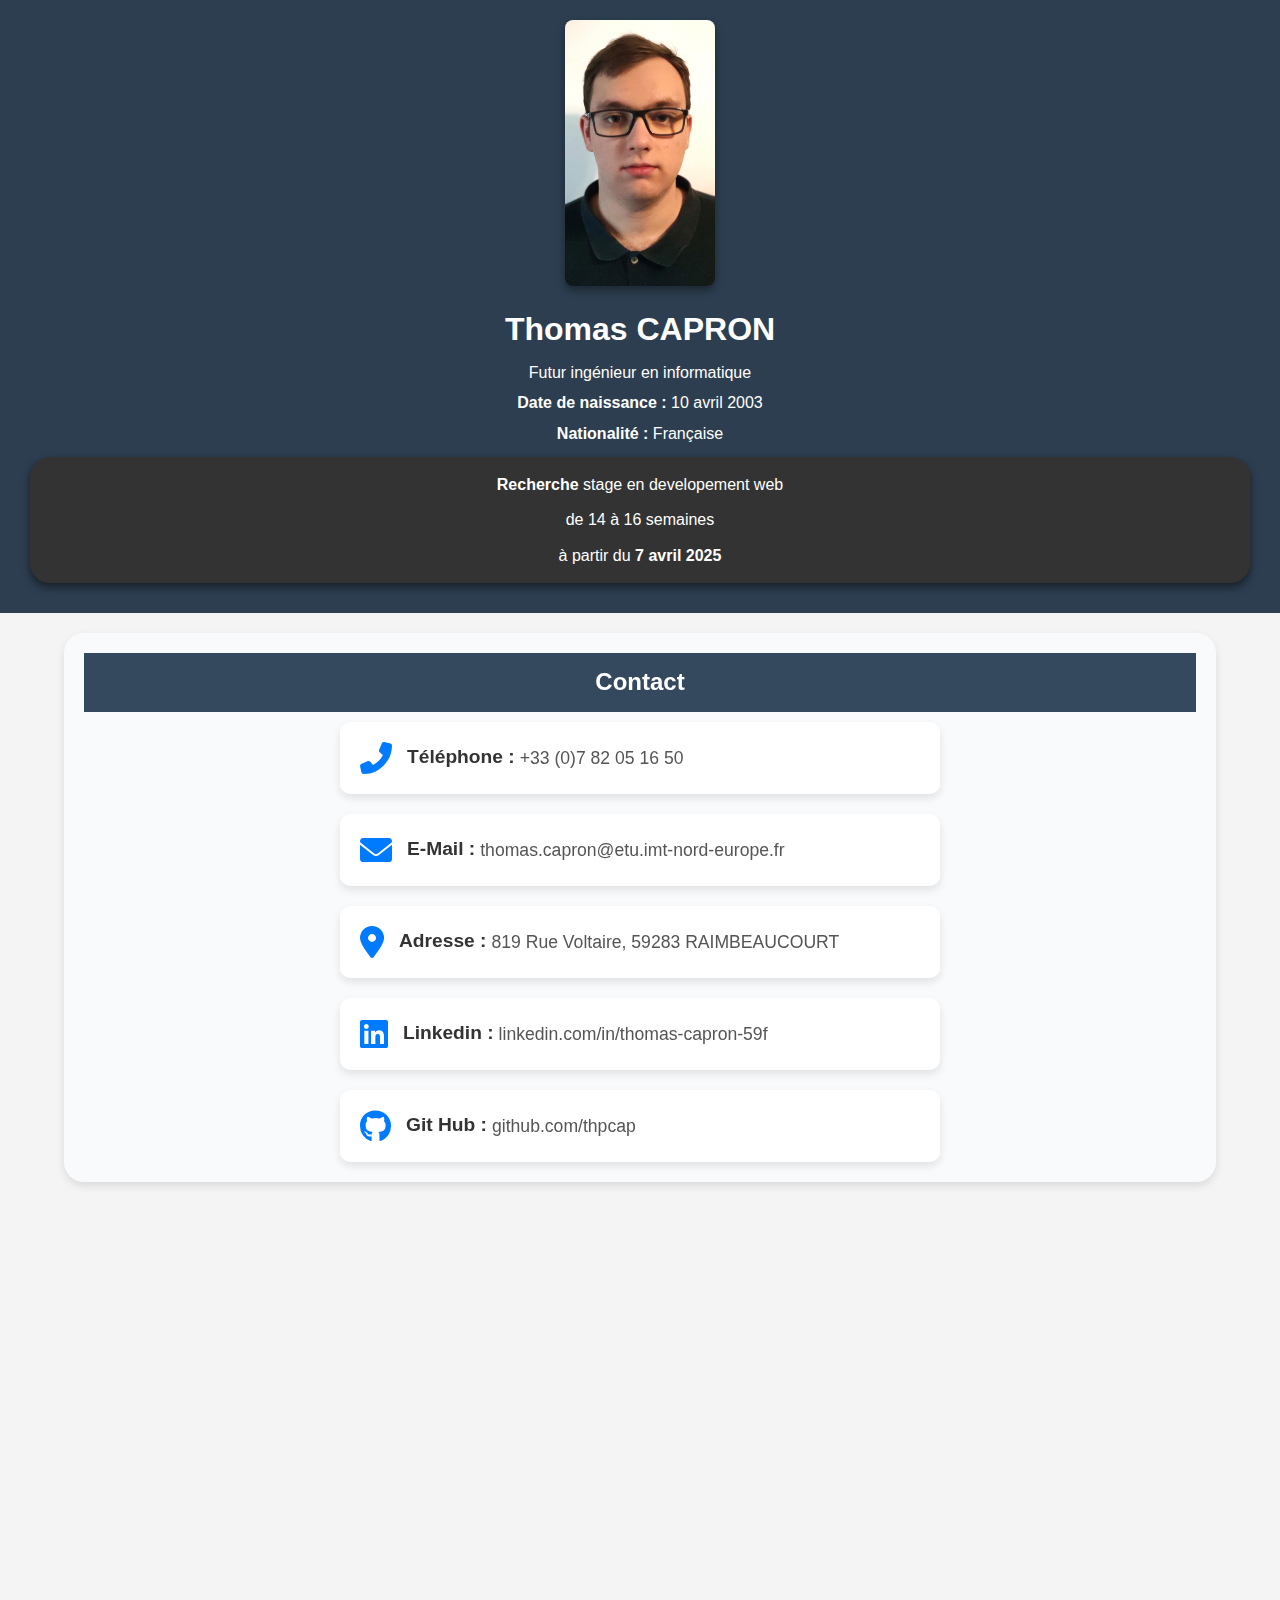
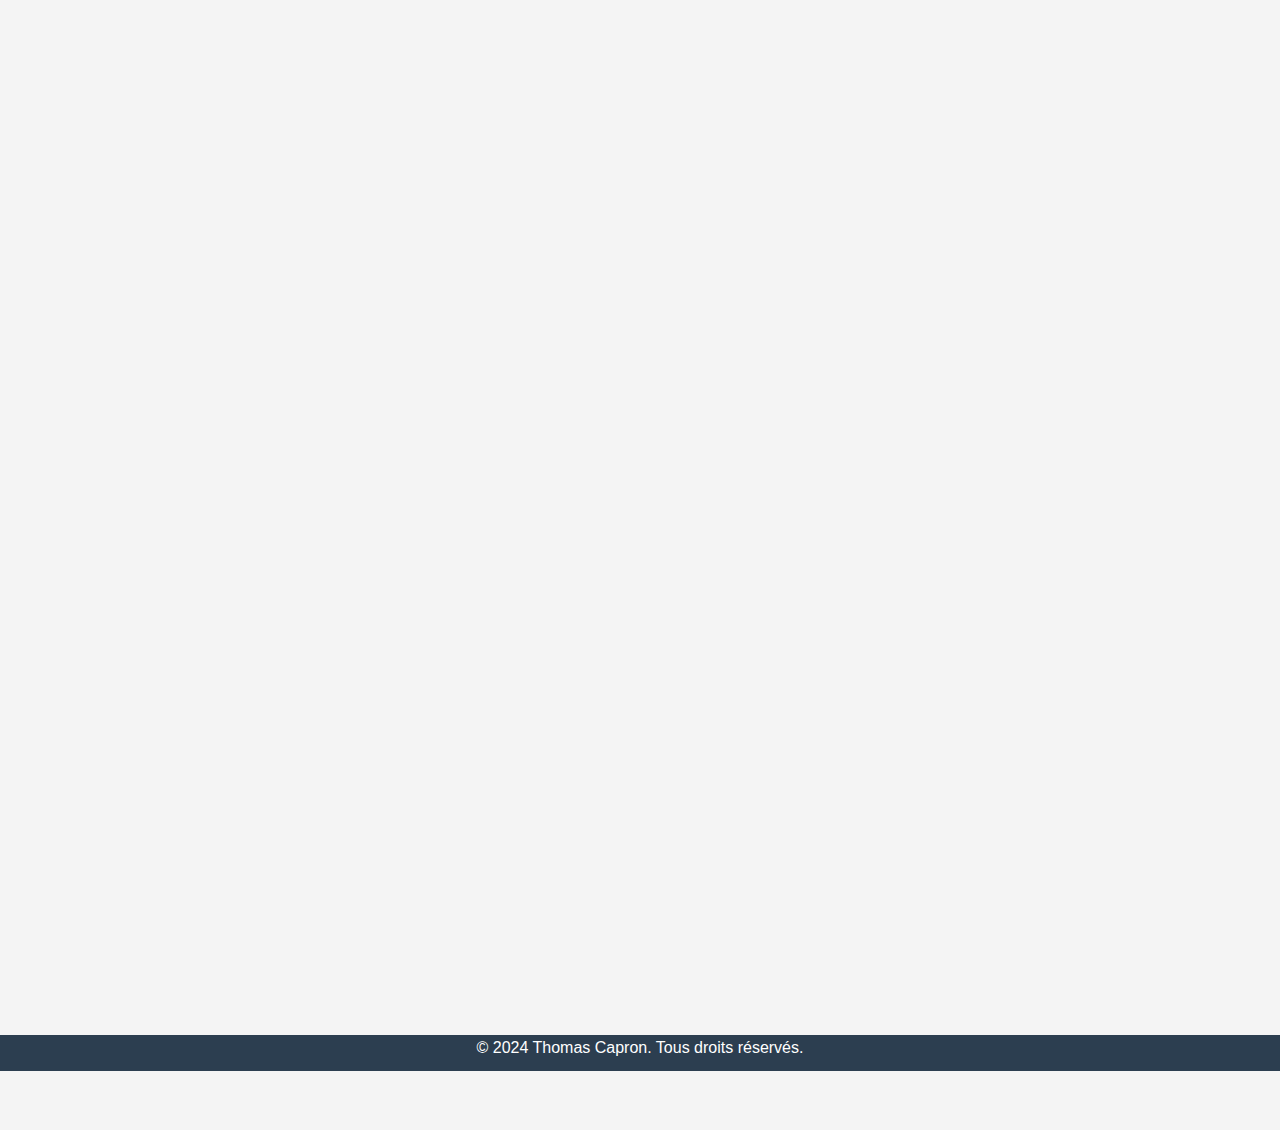
==== Frontend/Pages/index.html @ e1e167e8 "fun" ====
<!DOCTYPE html>
<html lang="fr">
<head>
    <meta charset="UTF-8">
    <meta name="viewport" content="width=device-width, initial-scale=1.0">
    <title>Thomas Capron - CV</title>
    <!-- Chargement dynamique de Styles.css -->
    <link id="main-stylesheet" rel="stylesheet" href="../Css/Styles.css">
    <link href="https://cdn.jsdelivr.net/npm/aos@2.3.4/dist/aos.css" rel="stylesheet">
    <link rel="stylesheet" href="https://cdnjs.cloudflare.com/ajax/libs/font-awesome/6.0.0-beta3/css/all.min.css">
</head>



<body>

    <!--
            ⠀⠀⠀⠀⠀⠀⠀⠀⠀⠀⠀⢀⣀⣀⣀⣀⣀⡀⠀⠀⠀⠀⠀⠀⠀⠀⠀⠀⠀⠀
        ⠀⠀⠀⠀⠀⣀⣠⣤⣶⣞⡛⠿⠭⣷⡦⢬⣟⣿⣿⣷⣦⡀⠀⠀⠀⠀⠀⠀⠀⠀
        ⠀⠀⠀⢠⡾⣯⡙⠳⣍⠳⢍⡙⠲⠤⣍⠓⠦⣝⣮⣉⠻⣿⡄⠀⠀⠀⠀⠀⠀⠀
        ⠀⠀⠀⡿⢿⣷⣯⣷⣮⣿⣶⣽⠷⠶⠬⠿⠷⠟⠻⠟⠳⠿⢷⡀⠀⠀⠀⠀⠀⠀
        ⠀⠀⣸⣁⣀⣈⣛⣷⠀⢹⠀⠀⠀⠀⠀⠀⠀⠀⠀⠀⠀⠀⠈⢧⠀⠀⠀⠀⠀⠀
        ⠀⣸⣯⣁⣤⣤⣀⠈⢧⠘⣆⢀⣠⠤⣄⠀⠀⠀⠀⠀⠀⠀⠀⠘⡇⠀⠀⠀⠀⠀
        ⠀⢙⡟⡛⣿⣿⣿⢷⡾⠀⢿⣿⣏⣳⣾⡆⠀⠀⠀⠀⠀⠀⠀⠀⡇⠀⠀⠀⠀⠀
        ⢀⡞⠸⠀⠉⠉⠁⠀⠀⣠⣼⣿⣿⠀⣽⡇⠀⠀⠀⠀⠀⠀⠀⡼⠁⠀⠀⠀⠀⠀
        ⣼⡀⣀⡐⢦⢀⣀⠀⣴⣿⣿⡏⢿⣶⣟⣀⣀⣀⣀⣀⣤⣤⠞⠁⠀⠀⠀⠀⠀⠀
        ⠀⣿⣿⣿⣿⣾⣿⣿⣿⣾⡻⠷⣝⣿⡌⠉⠉⠁⠀⠀⣸⠁⠀⠀⠀⠀⠀⠀⠀⠀
        ⠀⠈⢻⣿⣿⣿⣿⡟⣿⣟⠻⣿⡿⢿⡇⠀⠀⠀⠀⠀⢹⠀⠀⠀⠀⠀⠀⠀⠀⠀
        ⠀⢠⣿⢿⣼⣿⣿⠿⣏⣹⡃⢹⣯⡿⠀⠀⠀⠀⠀⠀⠈⢧⠀⠀⠀⠀⠀⠀⠀⠀
        ⠀⣽⣿⣿⢿⠹⣿⣇⠿⣾⣷⣼⠟⠁⠀⠀⠀⢀⣠⣴⣶⣾⣷⣶⣄⡀⠀⠀⠀⠀
        ⠀⢿⣾⡟⢺⣧⣏⣿⡷⢻⠅⠀⠀⠀⢀⣠⣶⣿⣿⣿⣿⣿⣿⣿⣿⣿⣷⣄⡀⠀
        ⠀⠀⠙⠛⠓⠛⠋⣡⣿⣬⣤⣤⣶⣿⣿⣿⣿⣿⣿⣿⣿⣿⣿⣿⣿⣿⠿⠟⠛⠛
        ⠀⠀⠀⠀⠀⠀⢰⣿⣿⣿⣿⣿⣿⣿⣿⣿⣿⣿⣿⠿⠟⠋⠉⠁⠀⠀⠀⠀⠀⠀
        ⠀⠀⠀⠀⠀⠀⠸⡿⠿⠿⠿⠿⠿⠿⠟⠛⠋⠁⠀⠀⠀⠀⠀⠀⠀⠀⠀⠀⠀⠀
                Hello There-->
    <header>

        <div class="header-content">
            <img src="../Images/photo_profil.png" alt="Thomas Capron" class="profile-photo">
            <h1>Thomas CAPRON</h1>
            <p>Futur ingénieur en informatique</p>
            <p><strong>Date de naissance :</strong> 10 avril 2003</p>
            <p><strong>Nationalité :</strong> Française</p>
            <div class="header-data">
                <p><strong>Recherche </strong> stage en developement web</p>
                <p>de 14 à 16 semaines</p>
                <p>à partir du <strong>7 avril 2025</strong></p>
            </div>
            
        </div>

    </header>

    <section id="contact" data-aos="fade-up">
        <h2>Contact</h2>
        <div class="contact-info">

            <div class="contact-item">
                <i class="fas fa-phone-alt"></i>
                <div class="contact-details">
                    <strong>Téléphone : </strong>
                    <p>+33 (0)7 82 05 16 50</p>
                </div>
            </div>

            <div class="contact-item">
                <i class="fas fa-envelope"></i>
                <div class="contact-details">
                    <strong>E-Mail : </strong>
                    <a href="mailto:thomas.capron@etu.imt-nord-europe.fr">thomas.capron@etu.imt-nord-europe.fr</a>
                </div>
            </div>

            <div class="contact-item">
                <i class="fas fa-map-marker-alt"></i>
                <div class="contact-details">
                    <strong>Adresse : </strong>
                    <p>819 Rue Voltaire, 59283 RAIMBEAUCOURT</p>
                </div>
            </div>

            <div class="contact-item">
                <i class="fa-brands fa-linkedin"></i>
                <div class="contact-details">
                    <strong>Linkedin : </strong><a href="linkedin.com/in/thomas-capron-59f">linkedin.com/in/thomas-capron-59f</a>
                </div>
            </div>

            <div class="contact-item">
                <i class="fa-brands fa-github"></i>
                <div class="contact-details">
                    <strong>Git Hub : </strong>
                    <a href="https://github.com/thpcap">github.com/thpcap</a>
                </div>
            </div>
        </div>
    </section>


    <section id="formation" data-aos="fade-up">
        
    <h2>Formation</h2>
        <!-- Flèche symbolisant le temps -->
        <div class="time-arrow"></div>

        <div class="formation-container">

            <!-- IMT Nord Europe -->
            <div class="formation-card">
                <img src="../Images/logos/imt_logo.png" alt="IMT Nord Europe" class="formation-logo">
                <div class="formation-info">
                    <h3 class="formation-title">IMT Nord Europe </h3> <!-- Titre ajouté -->
                    <p>(2021 - Actuellement)</p>
                    <button class="show-info-btn" onclick="toggleInfo('formation1')">
                        <i class="fas fa-plus-circle"></i> <!-- Icône de plus d'informations -->
                    </button>
                    <div id="formation1" class="formation-details">
                        <p>2ème année de cycle ingénieur à IMT Nord Europe, spécialisation en developpement web full-stack. après deux ans de classe preparatoire integrée à IMT Nord Europe</p>
                    </div>
                </div>
            </div>

            <!-- Lycée Edmond Labbé -->
            <div class="formation-card">
                <img src="../Images/logos/edmond_labbé_logo.png" alt="Lycée Edmond Labbé" class="formation-logo">
                <div class="formation-info">
                    <h3 class="formation-title">Lycée Edmond Labbé, Douai </h3> <!-- Titre ajouté -->
                    <p>(2018 - 2021)</p>
                    <button class="show-info-btn" onclick="toggleInfo('formation2')">
                        <i class="fas fa-plus-circle"></i> <!-- Icône de plus d'informations -->
                    </button>
                    <div id="formation2" class="formation-details">
                        <p>Bac général, option mathématiques, physique, mention Très Bien.</p>
                    </div>
                </div>
            </div>

        </div>
    </section>


    <section id="experiences" data-aos="fade-up">

        <h2>Expériences Professionnelles</h2>
        <!-- Flèche symbolisant le temps -->
        <div class="time-arrow"></div>

        <div class="experience-container">
            <!-- Airbus -->
            <div class="experience-card">
                <img src="../Images/logos/airbus_logo.png" alt="Airbus Defense and Space" class="experience-logo">
                <div class="experience-info">
                    <h3 class="experience-title">Stage à Airbus Defense and Space </h3> <!-- Titre ajouté -->
                    <p>(2023)</p>
                    <button class="show-info-btn" onclick="toggleInfo('experience1')">
                        <i class="fas fa-plus-circle"></i> <!-- Icône de plus d'informations -->
                    </button>
                    <div id="experience1" class="experience-details">
                        <p>Stage de 9 semaines dans le service validation...</p>
                        <p>Intégration dans le service validation du site « région parisienne » :</p>
                        <strong>Tâches effectuées :</strong>
                        <ul>
                            <li>Installation d’équipements anti ESD.</li>
                            <li>Mise en place de pratiques 5S dans un laboratoire d’électronique.</li>
                            <li>Démontage de moyens de tests d’équipements.</li>
                        </ul>
                    </div>
                </div>
            </div>

            <!-- Worldline -->
            <div class="experience-card">
                <img src="../Images/logos/worldline_logo.png" alt="Worldline" class="experience-logo">
                <div class="experience-info">
                    <h3 class="experience-title">Stage à Worldline</h3> <!-- Titre ajouté -->
                    <p>(2022)</p>
                    <button class="show-info-btn" onclick="toggleInfo('experience2')">
                        <i class="fas fa-plus-circle"></i> <!-- Icône de plus d'informations -->
                    </button>
                    <div id="experience2" class="experience-details">
                        <p>Stage de 8 semaines dans l’équipe « Computer Room » des sites de Seclin :</p>
                        <strong>Tâches effectuées :</strong>
                        <ul>
                            <li>Installation, maintenance, démontage de serveurs dans un datacenter.</li>
                        </ul>
                    </div>
                </div>
            </div>

            <!-- NXP Semiconductors -->
            <div class="experience-card">
                <img src="../Images/logos/nxp_logo.png" alt="NXP Semiconductors" class="experience-logo">
                <div class="experience-info">
                    <h3 class="experience-title">Stage à NXP Semiconductors</h3> <!-- Titre ajouté -->
                    <p>(2019)</p>
                    <button class="show-info-btn" onclick="toggleInfo('experience3')">
                        <i class="fas fa-plus-circle"></i> <!-- Icône de plus d'informations -->
                    </button>
                    <div id="experience3" class="experience-details">
                        <p>Stage de 2 semaines dans une entreprise de semi-conducteurs.</p>
                    </div>
                </div>
            </div>

            <!-- Atos Worldline -->
            <div class="experience-card">
                <img src="../Images/logos/atos_logo.png" alt="Atos Worldline" class="experience-logo">
                <div class="experience-info">
                    <h3 class="experience-title">Stage à Atos Worldline</h3> <!-- Titre ajouté -->
                    <p>(2017)</p>
                    <button class="show-info-btn" onclick="toggleInfo('experience4')">
                        <i class="fas fa-plus-circle"></i> <!-- Icône de plus d'informations -->
                    </button>
                    <div id="experience4" class="experience-details">
                        <p>Stage de 1 semaine dans une SSII, découverte des différents métiers de l’informatique.</p>
                    </div>
                </div>
            </div>

        </div>
    </section>




    <section id="competences" data-aos="fade-up">
        
        <h2>Compétences</h2>
        <div class="competences-container">

            <!-- Compétences générales -->
            <div class="competence-category">
                <h3>Compétences Générales</h3>
                <div class="competence-list">
                    <div class="competence-item">
                        <i class="fas fa-users"></i>
                        <p>Travail d’équipe</p>
                    </div>
                    <div class="competence-item">
                        <i class="fas fa-clock"></i>
                        <p>Gestion du temps</p>
                    </div>
                    <div class="competence-item">
                        <i class="fas fa-random"></i>
                        <p>Adaptabilité</p>
                    </div>
                    <div class="competence-item">
                        <i class="fas fa-lightbulb"></i>
                        <p>Esprit d’initiative</p>
                    </div>
                    <div class="competence-item">
                        <i class="fas fa-clipboard-check"></i>
                        <p>Rigueur</p>
                    </div>
                    <div class="competence-item">
                        <i class="fas fa-cogs"></i>
                        <p>Méthode</p>
                    </div>
                </div>
            </div>

            <!-- Séparation des langages de programmation -->
            <div class="competence-category">
                <h3>Langages de Programmation</h3>
                <div class="competence-list">
                    <div class="competence-item">
                        <img src="https://upload.wikimedia.org/wikipedia/commons/thumb/1/18/C_Programming_Language.svg/280px-C_Programming_Language.svg.png" alt="C Logo" width="auto" height="30">
                        <p>C</p>
                    </div>
                    <div class="competence-item">
                        <i class="fa-brands fa-java"></i>
                        <p>Java</p>
                    </div>
                    <div class="competence-item">
                        <i class="fa-brands fa-python"></i>
                        <p>Python</p>
                    </div>
                    <div class="competence-item">
                        <i class="fa-brands fa-php"></i>
                        <p>PHP</p>
                    </div>
                </div>
            </div>

            <!-- Séparation des compétences front-end -->
            <div class="competence-category">
                <h3>Compétences Front-End</h3>
                <div class="competence-list">
                    <div class="competence-item">
                        <i class="fab fa-html5"></i>
                        <p>HTML</p>
                    </div>
                    <div class="competence-item">
                        <i class="fab fa-css3-alt"></i>
                        <p>CSS</p>
                    </div>
                    <div class="competence-item">
                        <i class="fab fa-js-square"></i>
                        <p>Javascript</p>
                    </div>
                </div>
            </div>

            <!-- Séparation des compétences back-end -->
            <div class="competence-category">
                <h3>Compétences Back-End</h3>
                <div class="competence-list">
                    <div class="competence-item">
                        <i class="fas fa-database"></i>
                        <p>SQL</p>
                    </div>
                    <div class="competence-item">
                        <i class="fab fa-linux"></i>
                        <p>Linux / Windows</p>
                    </div>
                    <div class="competence-item">
                        <i class="fas fa-server"></i>
                        <p>Virtualisation</p>
                    </div>
                    <div class="competence-item">
                        <i class="fas fa-network-wired"></i>
                        <p>Infrastructure Réseau</p>
                    </div>
                    <div class="competence-item">
                        <i class="fas fa-cloud"></i>
                        <p>Infrastructure Web</p>
                    </div>
                </div>
            </div>

        </div>
    </section>




    <section id="langues" data-aos="fade-up">
        
        <h2>Langues</h2>
        <div class="languages-container">

            <!-- Anglais -->
            <div class="language-card">
                <h3>Anglais</h3>
                <p><strong>Niveau :</strong> Expérimenté (C1)</p>
                <p><strong>TOEIC :</strong> 985/990</p>
                <div class="language-bar">
                    <div class="language-progress" style="width: 95%;"></div>
                </div>
            </div>

            <!-- Allemand -->
            <div class="language-card">
                <h3>Allemand</h3>
                <p><strong>Niveau :</strong> Scolaire</p>
                <div class="language-bar">
                    <div class="language-progress" style="width: 25%;"></div>
                </div>
            </div>

        </div>
    </section>


    

    <section id="activites" data-aos="fade-up">
        <h2>Activités extrascolaires</h2>
        <div class="activities-container">

            <div class="activity-item">
                <i class="fas fa-bullseye"></i>
                <div class="activity-details">
                    <strong>Tir à l’arc en club</strong>
                    <p>Pratique du tir à l'arc en club, développement de la concentration et de la précision.</p>
                </div>
            </div>

            <div class="activity-item">
                <i class="fas fa-music"></i>
                <div class="activity-details">
                    <strong>Chorale au collège</strong>
                    <p>Participation au concert "Prodiges le grand concert" diffusé sur France 2 en 2017.</p>
                </div>
            </div>

        </div>
    </section>

    <section id="download" data-aos="fade-up">

        <h2>Télécharger le CV</h2>
        <!-- Bouton pour télécharger le CV -->
        <a href="../CV_Thomas_Capron.pdf" download>
            <button class="download-btn">
                <i class="fas fa-download"></i> Télécharger en PDF
            </button>
        </a>

    </section>


    

    <footer>

        <p>&copy; 2024 Thomas Capron. Tous droits réservés.</p>
    </footer>

    <script src="../Js/script.js"></script>
    <script src="https://cdn.jsdelivr.net/npm/aos@2.3.4/dist/aos.js"></script>
    <script>
        AOS.init();
    </script>
    <!--
     _____           _______
    |    / |\    /| /_     /
    |  /   |  \/  |   |  /
    |/     |______|   |/
        IMT Nord Europe
      Ecole Mines-Télécom
    IMT-Université de Lille

    -->
</body>
</html>
---- Frontend/Css/Styles.css ----
* {
    margin: 0;
    padding: 0;
    box-sizing: border-box;
}

body {
    font-family: Arial, sans-serif;
    line-height: 1.6;
    background-color: #f4f4f4;
    color: #333;
}

header {
    background-color: #2c3e50;
    color: white;
    padding: 20px;
    text-align: center;
    width: 100%;
}

header h1 {
    margin: 0;
}

header p {
    margin: 5px 0;
}

.profile-photo {
    width: 150px;  /* Largeur mise à jour */
    height: auto; /* Hauteur mise à jour */
    object-fit: cover; /* Maintient l'intégrité du ratio sans déformation */
    border-radius: 8px; /* Bordure arrondie pour un effet esthétique */
    margin-bottom: 10px;
    box-shadow: 0 4px 8px rgba(0, 0, 0, 0.4) ;
}


section {
    text-align: center;
    width: 90%; /* Définir la largeur de chaque section à 90% de la largeur du body */
    margin: 0 auto; /* Centrer la section horizontalement */
    padding: 20px; /* Ajouter du padding pour espacer le contenu */
    box-sizing: border-box; /* Inclure le padding dans la largeur totale */
    box-shadow: 0 4px 8px rgba(0, 0, 0, 0.1) ;
    margin-top: 20px;
    border-radius: 20px;
}


h2 {
    background-color: #34495e;
    color: white;
    padding: 10px;
    margin-bottom: 10px;
}

ul {
    list-style: none;
    padding-left: 20px;
}

/* Style pour les logos */
.logo {
    width: 70px;  /* Ajustez cette valeur pour augmenter la taille */
    height: auto; /* La hauteur sera ajustée automatiquement pour conserver les proportions */
    vertical-align: middle;  /* Aligner verticalement le logo avec le texte */
    margin-right: 15px;  /* Espacement entre le logo et le texte */
}

/* Pour les listes avec logos */
ul li {
    margin-bottom: 15px;
}

a {
    color: #3498db;
    text-decoration: none;
}

a:hover {
    text-decoration: underline;
}

button {
    background-color: #3498db;
    color: white;
    padding: 10px 20px;
    border: none;
    border-radius: 5px;
    cursor: pointer;
    text-transform: uppercase;
}

button:hover {
    background-color: #2980b9;
}

/* Cacher les détails par défaut */
.experience-details {
    display: none;
    width: 100%; /* Prendre toute la largeur du bloc */
    padding: 20px;
    background-color: #f9f9f9;
    margin-top: 10px;
    border: 1px solid #ccc;
    border-radius: 5px;
    box-sizing: border-box; /* Assurer que le padding ne dépasse pas de la largeur */
}

/* Style pour le bouton */
.show-info-btn {
    background-color: #007BFF;
    color: white;
    border: none;
    padding: 10px 15px;
    font-size: 16px;
    cursor: pointer;
    border-radius: 5px;
    margin-top: 10px;
}

/* Effet au survol du bouton */
.show-info-btn:hover {
    background-color: #0056b3;
}



@media (max-width: 768px) {
    .header-content {
        text-align: center;
    }

    .profile-photo {
        width: 120px;
        height: 120px;
    }

    .logo {
        width: 40px; /* Réduire légèrement la taille des logos sur les petits écrans */
    }

    section {
        margin-bottom: 15px;
    }
}

/* Section des expériences */
#experiences {
    background-color: #f9f9f9;
}

/* Flèche symbolisant le temps */
.time-arrow {
    width: 50px;
    height: 3px;
    background-color: #4CAF50;
    margin: 0 auto 20px;
}

/* Conteneur des cartes en grille */
.experience-container {
    display: grid;
    grid-template-columns: repeat(auto-fit, minmax(200px, 1fr));
    gap: 20px;
    justify-items: center;
}

/* Cartes d'expérience */
.experience-card {
    background-color: #fff;
    box-shadow: 0 4px 8px rgba(0, 0, 0, 0.1);
    padding: 20px;
    border-radius: 10px;
    transition: transform 0.3s ease-in-out, box-shadow 0.3s ease;
    position: relative;
    width: 100%;
    max-width: 400px;
    display: flex;
    flex-direction: column;
    align-items: center;
}

.experience-card:hover {
    transform: translateY(-5px);
    box-shadow: 0 6px 12px rgba(0, 0, 0, 0.2);
}

/* Logos des entreprises */
.experience-logo {
    max-width: 50%;
    object-fit: cover;
    max-height: 80px;
    display: block;
    margin: 0 auto 20px;
}

/* Informations des expériences */
.experience-info {
    text-align: center;
    margin-top: 10px;
}

.show-info-btn {
    background-color: #4CAF50;
    color: white;
    border: none;
    padding: 12px;
    font-size: 1.5rem; /* Taille plus grande pour l'icône */
    border-radius: 50%;
    cursor: pointer;
    width: 60px;
    height: 60px;
    margin-bottom: 10px;
    transition: background-color 0.3s ease, transform 0.3s ease;
}

.show-info-btn:hover {
    background-color: #45a049;
    transform: scale(1.1); /* Agrandit le bouton au survol */
}

.show-info-btn i {
    font-size: 1.8rem; /* Taille de l'icône plus grande */
}

/* Détails des expériences */
.experience-details {
    display: none;
    background-color: #f4f4f4;
    padding: 15px;
    margin-top: 10px;
    border-radius: 8px;
    text-align: left;
    transition: opacity 0.3s ease;
}

.experience-details h3 {
    font-size: 1.2rem;
    color: #333;
}

.experience-details ul {
    list-style-type: disc;
    padding-left: 20px;
}

.experience-details p {
    font-size: 0.95rem;
    color: #666;
}

/* Responsive Design : cartes se réorganisent sur petits écrans */
@media (max-width: 768px) {
    .experience-container {
        grid-template-columns: 1fr; /* Sur petits écrans, une seule carte par ligne */
        gap: 20px;
    }

    .experience-card {
        max-width: 90%;
    }

    .show-info-btn {
        padding: 10px;
    }
}

/* Style des titres des cartes d'expérience */
.experience-title {
    font-size: 1.1rem;        /* Taille de la police du titre */
    font-weight: bold;        /* Gras pour un effet plus marqué */
    color: #333;              /* Couleur sombre pour un bon contraste */
    margin-bottom: 10px;      /* Espace sous le titre pour séparer des autres éléments */
    text-transform: capitalize; /* Capitalisation automatique des mots */
}

/* Style des cartes d'expérience */
.experience-card {
    display: flex;
    flex-direction: column;
    align-items: center;
    margin: 10px;
    background-color: #fff;
    box-shadow: 0 4px 8px rgba(0, 0, 0, 0.1);
    border-radius: 10px;
    padding: 20px;
    transition: all 0.3s ease-in-out;
}

.experience-card:hover {
    transform: translateY(-10px);
    box-shadow: 0 8px 16px rgba(0, 0, 0, 0.15);
}

/* Style des informations des expériences */
.experience-info {
    text-align: center;
}

/* Style des boutons */
.show-info-btn {
    background-color: transparent;
    border: none;
    cursor: pointer;
    font-size: 1.3rem;
    color: #007bff;
    margin-top: 10px;
}

.show-info-btn:hover {
    color: #0056b3;
}

.experience-details {
    display: none;
    margin-top: 10px;
    background-color: #f9f9f9;
    padding: 15px;
    border-radius: 5px;
    box-shadow: 0 2px 4px rgba(0, 0, 0, 0.1);
}

.experience-details ul {
    list-style-type: disc;
    margin-left: 20px;
}

/* Icône 'plus d'informations' */
.show-info-btn i {
    font-size: 1.2rem;
}


/* Section Formation */
#formation {
    background-color: #f4f7f6;
}


/* Conteneur des cartes de formation */
.formation-container {
    display: grid;
    grid-template-columns: repeat(auto-fit, minmax(200px, 1fr));
    gap: 20px;
    justify-items: center;
}

/* Style des cartes de formation */
.formation-card {
    display: flex;
    flex-direction: column;
    align-items: center;
    max-width: 400px;
    width: 100%;
    background-color: #fff;
    box-shadow: 0 4px 8px rgba(0, 0, 0, 0.1);
    border-radius: 10px;
    padding: 20px;
    transition: all 0.3s ease-in-out;
}

.formation-card:hover {
    transform: translateY(-10px);
    box-shadow: 0 8px 16px rgba(0, 0, 0, 0.15);
}

/* Logo de chaque formation */
.formation-logo {
    object-fit: cover;
    max-width: 80%;
    height: auto;
    max-height: 80px;
    margin-bottom: 20px;
}

/* Informations sur la formation */
.formation-info {
    text-align: center;
}

/* Titre des formations */
.formation-title {
    font-size: 1.2rem;
    font-weight: bold;
    color: #333;
    margin-bottom: 10px;
}

.formation-details {
    display: none;
    margin-top: 10px;
    background-color: #f9f9f9;
    padding: 15px;
    border-radius: 5px;
    box-shadow: 0 2px 4px rgba(0, 0, 0, 0.1);
}

.formation-details ul {
    list-style-type: disc;
    margin-left: 20px;
}

/* Icône 'plus d'informations' */
.show-info-btn i {
    font-size: 1.2rem;
}

/* Section des compétences */
#competences {
    background-color: #f4f7f6;
}


/* Conteneur principal pour les catégories de compétences */
.competences-container {
    display: flex;
    flex-direction: column;
    gap: 30px;
}

/* Chaque catégorie de compétences */
.competence-category {
    background-color: #fff;
    padding: 20px;
    border-radius: 10px;
    box-shadow: 0 4px 8px rgba(0, 0, 0, 0.1);
}

.competence-category h3 {
    font-size: 1.5rem;
    font-weight: bold;
    color: #333;
    margin-bottom: 15px;
}

/* Liste des compétences */
.competence-list {
    display: flex;
    flex-wrap: wrap;
    gap: 5px;
    justify-content: space-evenly;
}

/* Chaque compétence */
.competence-item {
    padding: 10px;
    display: flex;
    flex-direction: column;
    align-items: center;
    justify-content: space-evenly;
    width: 120px;
    height: 120px;
    text-align: center;
    font-size: 1.1rem;
    color: #555;
    border-radius: 10px;
    box-shadow: 0 2px 8px rgba(0, 0, 0, 0.2);
}

.competence-item i {
    font-size: 2rem;
    color: #007bff;
    margin-bottom: 5px;
}

.competence-item p {
    font-size: 1rem;
    margin-top: 5px;
}

.competence-item img {
    vertical-align: middle; /* S'assurer que l'image et le texte sont bien alignés */
}

/* Effet au survol des compétences */
.competence-item:hover i {
    color: #0056b3;
}

.competence-item:hover p {
    color: #333;
}

/* Section des langues */
#langues {
    background-color: #f9fafb;
}


/* Conteneur principal pour les cartes de langue */
.languages-container {
    display: flex;
    flex-direction: column;
    gap: 30px;
    max-width: 600px;
    margin: 0 auto;
}

/* Carte de langue */
.language-card {
    background-color: #fff;
    padding: 20px;
    border-radius: 10px;
    box-shadow: 0 4px 8px rgba(0, 0, 0, 0.1);
}

.language-card h3 {
    font-size: 1.5rem;
    font-weight: bold;
    color: #333;
    margin-bottom: 10px;
}

.language-card p {
    font-size: 1.1rem;
    color: #555;
    margin-bottom: 10px;
}

/* Barre de progression de la langue */
.language-bar {
    background-color: #e0e0e0;
    border-radius: 5px;
    height: 8px;
    width: 100%;
}

.language-progress {
    background-color: #4caf50; /* Vert pour l'anglais */
    height: 100%;
    border-radius: 5px;
}

/* Effet au survol de la carte de langue */
.language-card:hover {
    box-shadow: 0 6px 12px rgba(0, 0, 0, 0.1);
}

.language-card:hover h3 {
    color: #007bff;
}


/* Section Contact */
#contact {
    background-color: #f9fafb;
    text-align: center;
}

/* Conteneur principal pour les informations de contact */
.contact-info {
    display: flex;
    flex-direction: column;
    gap: 20px;
    align-items: center;
    max-width: 800px;
    margin: 0 auto;
}

/* Carte de contact */
.contact-item {
    display: flex;
    align-items: center;
    gap: 15px;
    background-color: #fff;
    padding: 20px;
    border-radius: 10px;
    box-shadow: 0 4px 8px rgba(0, 0, 0, 0.1);
    width: 100%;
    min-width:fit-content;
    max-width: 600px;
}

.contact-item i {
    font-size: 2rem;
    color: #007bff;
}
.contact-details{
    display: flex;
    flex-wrap: wrap;
    gap:5px;
}

.contact-item .contact-details {
    text-align: left;
}

.contact-item .contact-details strong {
    font-size: 1.2rem;
    color: #333;
}

.contact-item .contact-details p,
.contact-item .contact-details a {
    font-size: 1.1rem;
    color: #555;
    margin-top: 2px;
}

.contact-item a {
    text-decoration: none;
    color: #007bff;
}

.contact-item a:hover {
    text-decoration: underline;
}

/* Effet au survol de la carte */
.contact-item:hover {
    box-shadow: 0 6px 12px rgba(0, 0, 0, 0.1);
}

.contact-item:hover i {
    color: #0056b3;
}
/* Section Activités */
#activites {
    background-color: #f9fafb;
    text-align: center;
}

/* Conteneur principal pour les activités */
.activities-container {
    display: flex;
    flex-direction: column;
    gap: 30px;
    align-items: center;
    max-width: 800px;
    margin: 0 auto;
}

/* Carte d'activité */
.activity-item {
    display: flex;
    align-items: center;
    gap: 20px;
    background-color: #fff;
    padding: 20px;
    border-radius: 10px;
    box-shadow: 0 4px 8px rgba(0, 0, 0, 0.1);
    width: 100%;
    max-width: 600px;
    transition: all 0.3s ease;
}

.activity-item i {
    font-size: 2.5rem;
    color: #007bff;
}

.activity-item .activity-details {
    text-align: left;
}

.activity-item .activity-details strong {
    font-size: 1.2rem;
    color: #333;
}

.activity-item .activity-details p {
    font-size: 1.1rem;
    color: #555;
    margin-top: 5px;
}

/* Effet au survol de la carte */
.activity-item:hover {
    box-shadow: 0 6px 12px rgba(0, 0, 0, 0.15);
}

.activity-item:hover i {
    color: #0056b3;
}



/* Section Télécharger le CV */
#download {
    background-color: #f9fafb;
    text-align: center;
}

/* Style du bouton de téléchargement */
.download-btn {
    background-color: #007bff;
    color: white;
    font-size: 1.2rem;
    padding: 12px 30px;
    border: none;
    border-radius: 5px;
    cursor: pointer;
    display: inline-flex;
    align-items: center;
    justify-content: center;
    gap: 10px; /* Espacement entre l'icône et le texte */
    transition: background-color 0.3s ease, transform 0.3s ease;
}

.download-btn i {
    font-size: 1.4rem;
}

/* Effet au survol du bouton */
.download-btn:hover {
    background-color: #0056b3;
    transform: scale(1.05);
}

.header-data{
    display: flex;
    justify-content: center;
    flex-direction: column;
    background-color: #333;
    border-radius: 20px;
    box-shadow: 0 4px 8px rgba(0, 0, 0, 0.5);
    margin: 10px;
    padding: 10px;
}

.header-data:hover{
    transform: scale(1.01);
    color: whitesmoke;
}

footer{
    margin-top: 5px;
    padding-bottom: 10px;
    text-align: center;
    background-color: #2c3e50;
    color: white;
}
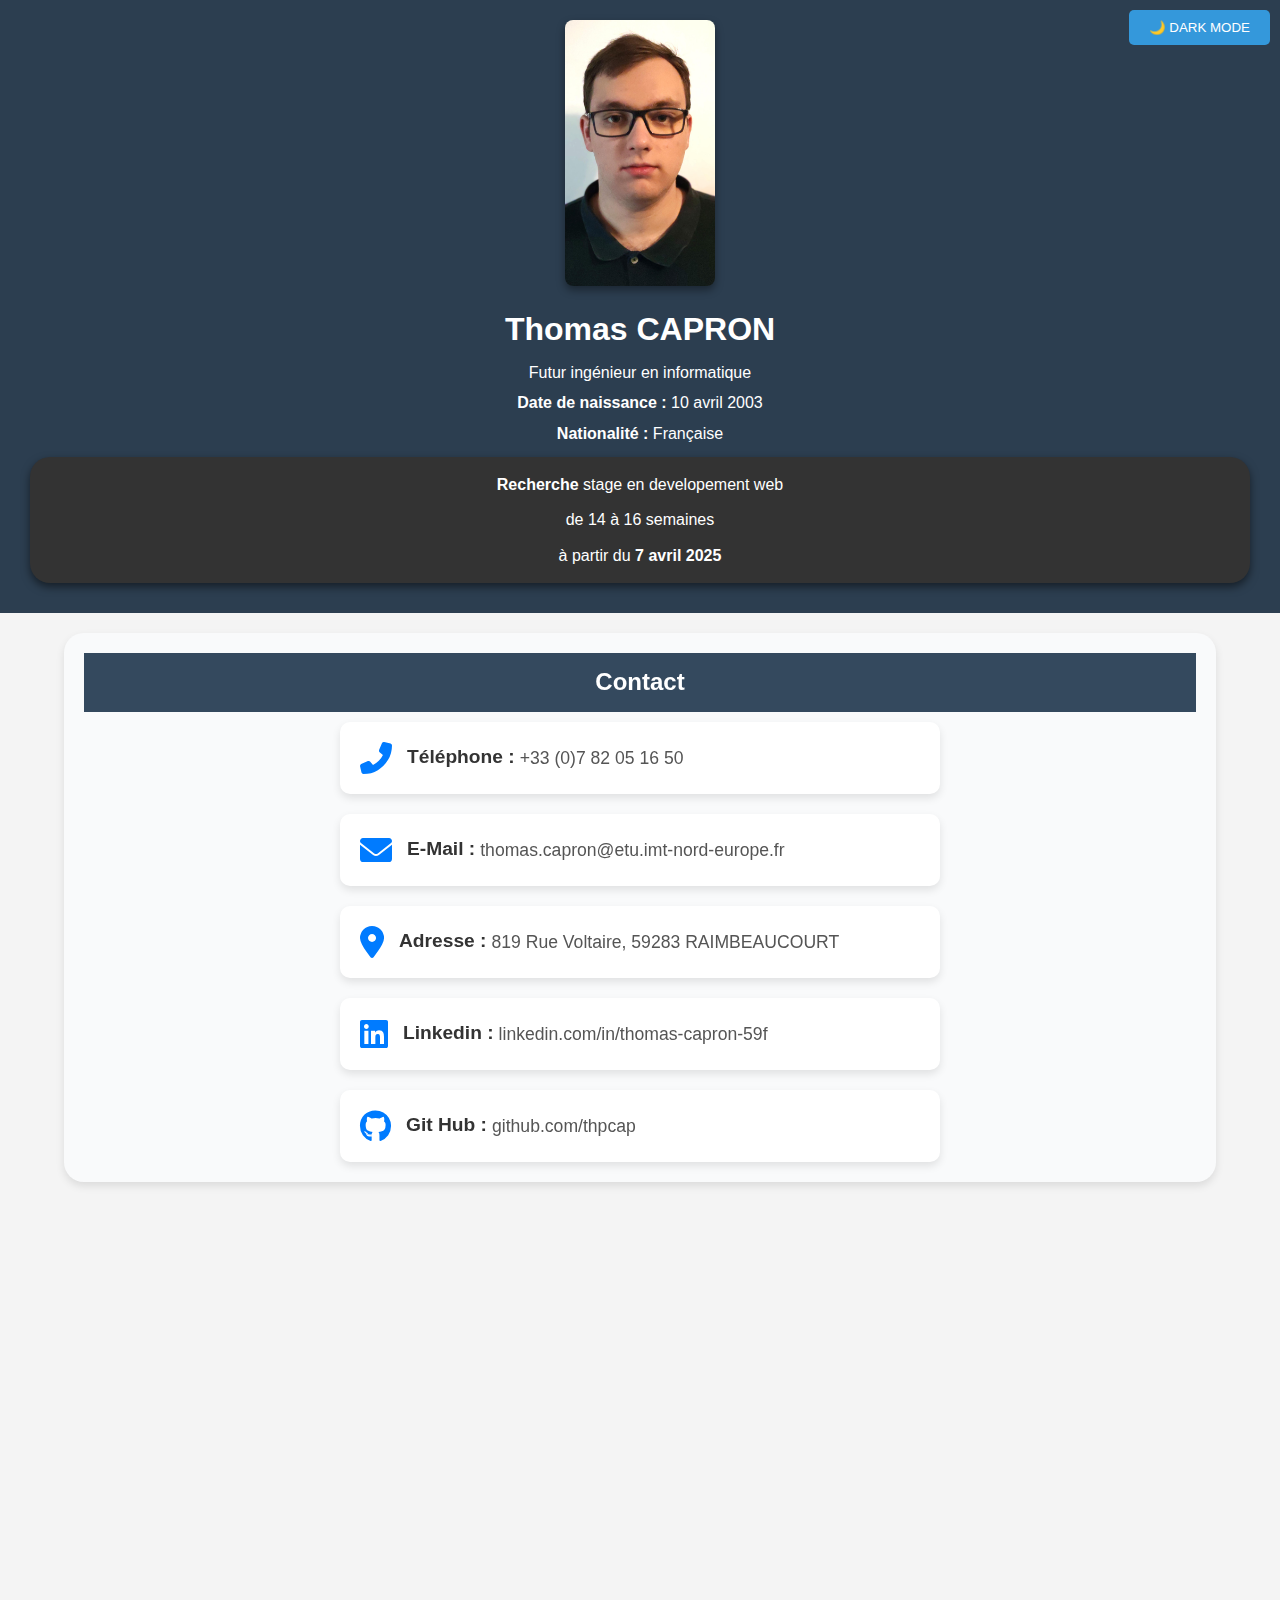
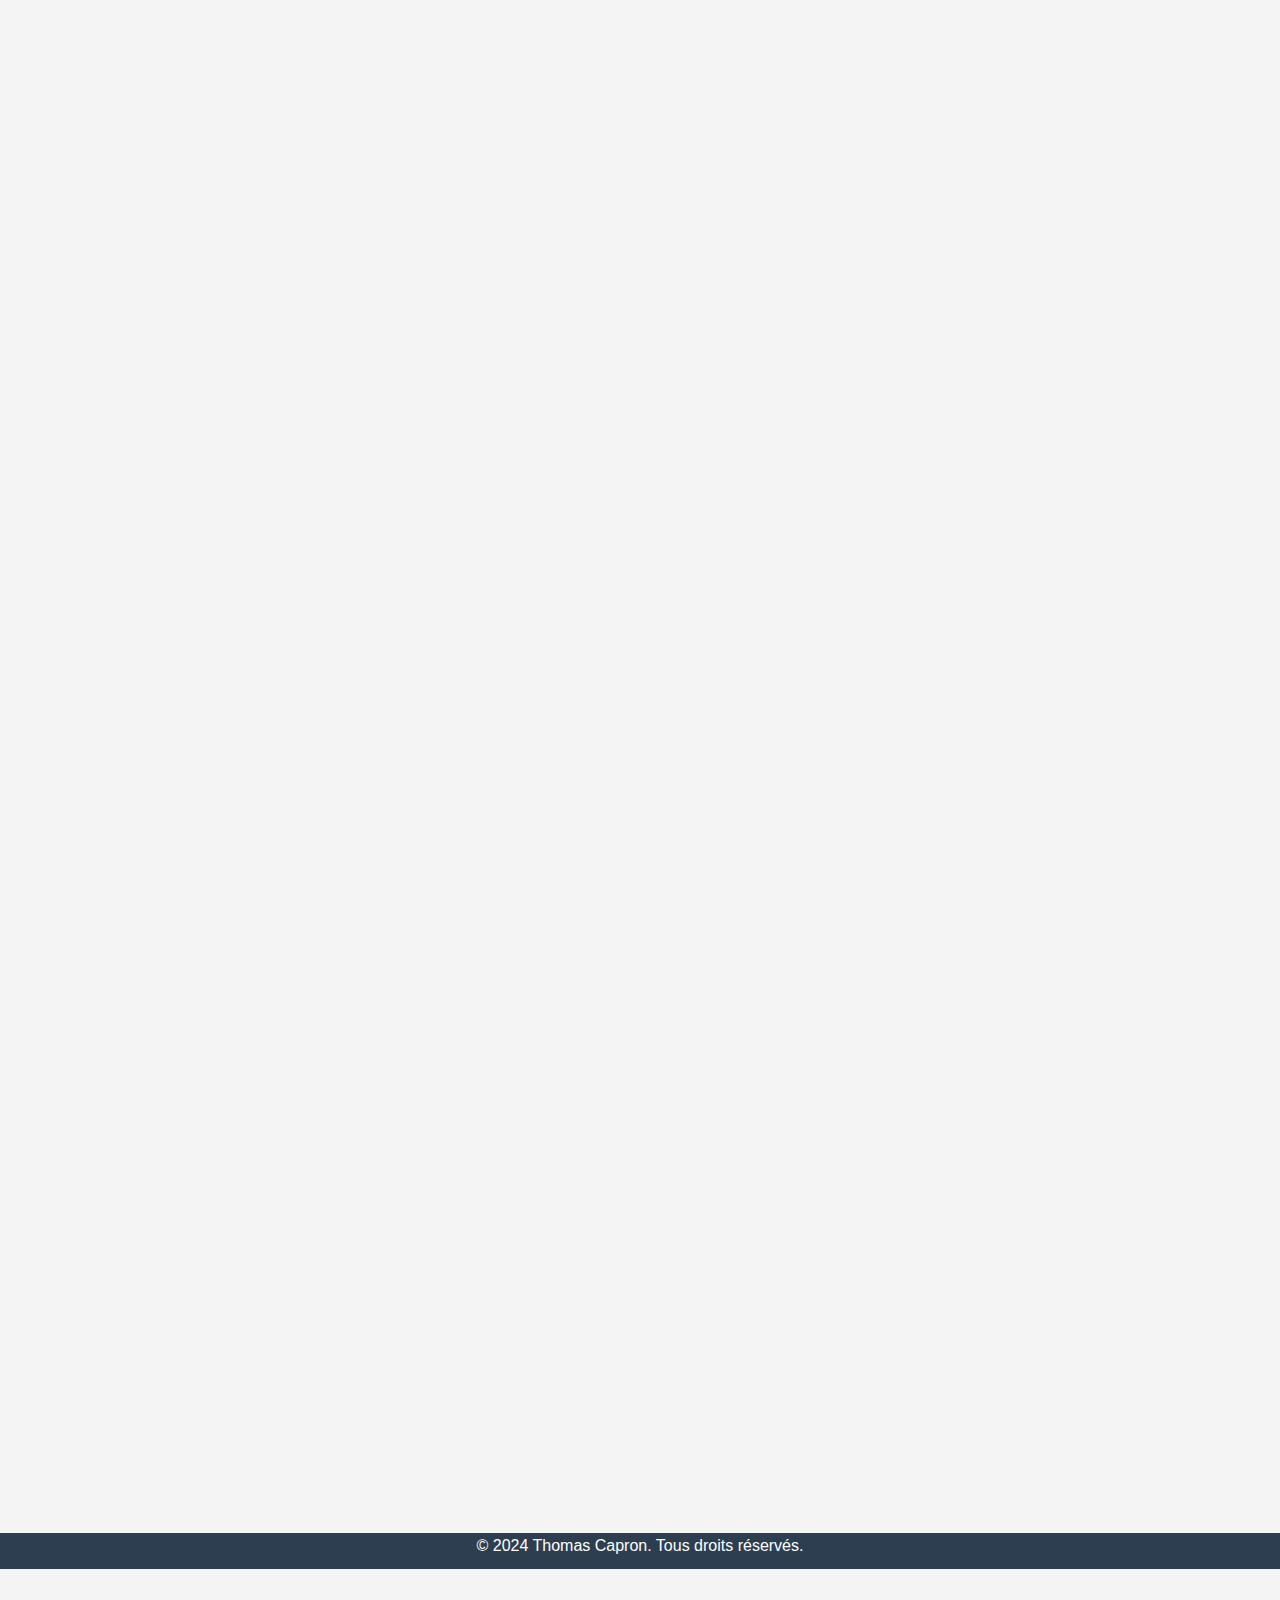
==== commit 513d37ee: "added the dark mode" ====
--- a/Frontend/Pages/index.html
+++ b/Frontend/Pages/index.html
@@ -3,7 +3,9 @@
 <head>
     <meta charset="UTF-8">
     <meta name="viewport" content="width=device-width, initial-scale=1.0">
+    <meta name="description" content="CV  de Thomas Capron,étudiant ingénieur informatique spécialisé en développement web.">
     <title>Thomas Capron - CV</title>
+    <link rel="icon" href="../Images/Icon.png">
     <!-- Chargement dynamique de Styles.css -->
     <link id="main-stylesheet" rel="stylesheet" href="../Css/Styles.css">
     <link href="https://cdn.jsdelivr.net/npm/aos@2.3.4/dist/aos.css" rel="stylesheet">
@@ -36,7 +38,8 @@
     <header>
 
         <div class="header-content">
-            <img src="../Images/photo_profil.png" alt="Thomas Capron" class="profile-photo">
+            <img src="../Images/photo_profil.png" alt="Thomas Capron" class="profile-photo" >
+            <button id="dark-mode-toggle">🌙 Dark Mode</button>
             <h1>Thomas CAPRON</h1>
             <p>Futur ingénieur en informatique</p>
             <p><strong>Date de naissance :</strong> 10 avril 2003</p>
@@ -107,30 +110,53 @@
 
             <!-- IMT Nord Europe -->
             <div class="formation-card">
-                <img src="../Images/logos/imt_logo.png" alt="IMT Nord Europe" class="formation-logo">
+                <img src="../Images/logos/imt_logo.png" alt="IMT Nord Europe" class="formation-logo light-mode-image">
+                <img src="../Images/logos/imt_logo_dark.png" alt="IMT Nord Europe" class="formation-logo dark-mode-image dark-only">
                 <div class="formation-info">
                     <h3 class="formation-title">IMT Nord Europe </h3> <!-- Titre ajouté -->
-                    <p>(2021 - Actuellement)</p>
+                    <p>(2023 - Actuellement)</p>
                     <button class="show-info-btn" onclick="toggleInfo('formation1')">
-                        <i class="fas fa-plus-circle"></i> <!-- Icône de plus d'informations -->
+                        + <!-- Icône de plus d'informations -->
                     </button>
                     <div id="formation1" class="formation-details">
-                        <p>2ème année de cycle ingénieur à IMT Nord Europe, spécialisation en developpement web full-stack. après deux ans de classe preparatoire integrée à IMT Nord Europe</p>
+                        <h4>2ème année de cycle ingénieur à IMT Nord Europe</h4>
+                        <p>spécialisation en developpement web. </p>
+                        <address>941 rue Charles Bourseul 59508 Douai</address>
+                        
+                        
+                    </div>
+                </div>
+            </div>
+
+            <!-- IMT Nord Europe -->
+            <div class="formation-card">
+                <img src="../Images/logos/imt_logo.png" alt="IMT Nord Europe" class="formation-logo light-mode-image">
+                <img src="../Images/logos/imt_logo_dark.png" alt="IMT Nord Europe" class="formation-logo dark-mode-image dark-only">
+                <div class="formation-info">
+                    <h3 class="formation-title">IMT Nord Europe </h3> <!-- Titre ajouté -->
+                    <p>(2021 - 2023)</p>
+                    <button class="show-info-btn" onclick="toggleInfo('formation2')">
+                        + <!-- Icône de plus d'informations -->
+                    </button>
+                    <div id="formation2" class="formation-details">
+                        <h4>Deux annés de classe préparatoire integrée à IMT Nord Europe</h4>
+                        <address>Cité scientifique Rue Guglielmo Marconi, 59650 Villeneuve-d’Ascq</address>
                     </div>
                 </div>
             </div>
 
             <!-- Lycée Edmond Labbé -->
             <div class="formation-card">
-                <img src="../Images/logos/edmond_labbé_logo.png" alt="Lycée Edmond Labbé" class="formation-logo">
+                <img src="../Images/logos/edmond_labbé_logo.png" alt="Lycée Edmond Labbé" class="formation-logo" style="border-radius: 10px;">
                 <div class="formation-info">
                     <h3 class="formation-title">Lycée Edmond Labbé, Douai </h3> <!-- Titre ajouté -->
                     <p>(2018 - 2021)</p>
-                    <button class="show-info-btn" onclick="toggleInfo('formation2')">
-                        <i class="fas fa-plus-circle"></i> <!-- Icône de plus d'informations -->
-                    </button>
-                    <div id="formation2" class="formation-details">
-                        <p>Bac général, option mathématiques, physique, mention Très Bien.</p>
+                    <button class="show-info-btn" onclick="toggleInfo('formation3')">
+                        + <!-- Icône de plus d'informations -->
+                    </button>
+                    <div id="formation3" class="formation-details">
+                        <h4>Bac général, option mathématiques, physique, mention Très Bien.</h4>
+                        <address>817 rue Charles Bourseul 59500 DOUAI</address>
                     </div>
                 </div>
             </div>
@@ -153,11 +179,12 @@
                     <h3 class="experience-title">Stage à Airbus Defense and Space </h3> <!-- Titre ajouté -->
                     <p>(2023)</p>
                     <button class="show-info-btn" onclick="toggleInfo('experience1')">
-                        <i class="fas fa-plus-circle"></i> <!-- Icône de plus d'informations -->
+                        + <!-- Icône de plus d'informations -->
                     </button>
                     <div id="experience1" class="experience-details">
                         <p>Stage de 9 semaines dans le service validation...</p>
                         <p>Intégration dans le service validation du site « région parisienne » :</p>
+                        <br>
                         <strong>Tâches effectuées :</strong>
                         <ul>
                             <li>Installation d’équipements anti ESD.</li>
@@ -175,13 +202,17 @@
                     <h3 class="experience-title">Stage à Worldline</h3> <!-- Titre ajouté -->
                     <p>(2022)</p>
                     <button class="show-info-btn" onclick="toggleInfo('experience2')">
-                        <i class="fas fa-plus-circle"></i> <!-- Icône de plus d'informations -->
+                        + <!-- Icône de plus d'informations -->
                     </button>
                     <div id="experience2" class="experience-details">
                         <p>Stage de 8 semaines dans l’équipe « Computer Room » des sites de Seclin :</p>
+                        <br>
                         <strong>Tâches effectuées :</strong>
                         <ul>
-                            <li>Installation, maintenance, démontage de serveurs dans un datacenter.</li>
+                            <li>Installation</li>
+                            <li>Maintenance</li>
+                            <li>Démontage de serveurs dans un datacenter.</li>
+                            <li>Décablage des faux planchers du datacenter</li>
                         </ul>
                     </div>
                 </div>
@@ -194,10 +225,14 @@
                     <h3 class="experience-title">Stage à NXP Semiconductors</h3> <!-- Titre ajouté -->
                     <p>(2019)</p>
                     <button class="show-info-btn" onclick="toggleInfo('experience3')">
-                        <i class="fas fa-plus-circle"></i> <!-- Icône de plus d'informations -->
+                        + <!-- Icône de plus d'informations -->
                     </button>
                     <div id="experience3" class="experience-details">
                         <p>Stage de 2 semaines dans une entreprise de semi-conducteurs.</p>
+                        <strong>Tâches effectuées :</strong>
+                        <ul>
+                            <li>Observation</li>
+                        </ul>
                     </div>
                 </div>
             </div>
@@ -209,10 +244,14 @@
                     <h3 class="experience-title">Stage à Atos Worldline</h3> <!-- Titre ajouté -->
                     <p>(2017)</p>
                     <button class="show-info-btn" onclick="toggleInfo('experience4')">
-                        <i class="fas fa-plus-circle"></i> <!-- Icône de plus d'informations -->
+                        + <!-- Icône de plus d'informations -->
                     </button>
                     <div id="experience4" class="experience-details">
                         <p>Stage de 1 semaine dans une SSII, découverte des différents métiers de l’informatique.</p>
+                        <strong>Tâches effectuées :</strong>
+                        <ul>
+                            <li>Observation</li>
+                        </ul>
                     </div>
                 </div>
             </div>
@@ -388,7 +427,6 @@
     </section>
 
     <section id="download" data-aos="fade-up">
-
         <h2>Télécharger le CV</h2>
         <!-- Bouton pour télécharger le CV -->
         <a href="../CV_Thomas_Capron.pdf" download>
@@ -399,11 +437,7 @@
 
     </section>
 
-
-    
-
     <footer>
-
         <p>&copy; 2024 Thomas Capron. Tous droits réservés.</p>
     </footer>
 
@@ -415,11 +449,11 @@
     <!--
      _____           _______
     |    / |\    /| /_     /
-    |  /   |  \/  |   |  /
-    |/     |______|   |/
-        IMT Nord Europe
-      Ecole Mines-Télécom
-    IMT-Université de Lille
+    |  /   |  \/  |   |  /  
+    |/     |______|   |/   
+    IMT Nord Europe
+    École Mines-Télécom
+    IMT - Université de Lille
 
     -->
 </body>
--- a/Frontend/Css/Styles.css
+++ b/Frontend/Css/Styles.css
@@ -2,16 +2,24 @@
     margin: 0;
     padding: 0;
     box-sizing: border-box;
+    transition: background-color 0.5s ease, color 0.5s ease;
 }
 
 body {
     font-family: Arial, sans-serif;
+    
     line-height: 1.6;
     background-color: #f4f4f4;
     color: #333;
 }
 
+body.dark-mode{
+    background-color: #333;
+    color: #f4f4f4;
+}
+
 header {
+    
     background-color: #2c3e50;
     color: white;
     padding: 20px;
@@ -39,6 +47,7 @@
 
 section {
     text-align: center;
+    background-color: #f9fafb;
     width: 90%; /* Définir la largeur de chaque section à 90% de la largeur du body */
     margin: 0 auto; /* Centrer la section horizontalement */
     padding: 20px; /* Ajouter du padding pour espacer le contenu */
@@ -109,24 +118,6 @@
     box-sizing: border-box; /* Assurer que le padding ne dépasse pas de la largeur */
 }
 
-/* Style pour le bouton */
-.show-info-btn {
-    background-color: #007BFF;
-    color: white;
-    border: none;
-    padding: 10px 15px;
-    font-size: 16px;
-    cursor: pointer;
-    border-radius: 5px;
-    margin-top: 10px;
-}
-
-/* Effet au survol du bouton */
-.show-info-btn:hover {
-    background-color: #0056b3;
-}
-
-
 
 @media (max-width: 768px) {
     .header-content {
@@ -147,25 +138,40 @@
     }
 }
 
-/* Section des expériences */
-#experiences {
-    background-color: #f9f9f9;
-}
-
 /* Flèche symbolisant le temps */
+
 .time-arrow {
-    width: 50px;
-    height: 3px;
-    background-color: #4CAF50;
-    margin: 0 auto 20px;
-}
+    position: relative;
+    display: inline-block;
+    width: 80%; /* Longueur de la flèche */
+    height: 5px; /* Épaisseur de la flèche */
+    background-color: #4CAF50; /* Couleur de la flèche */
+    margin-top: 5px;
+    margin-bottom: 10px;
+    border-radius: 5px; /* Légèrement arrondi pour un effet plus esthétique */
+}
+
+.time-arrow::before {
+    content: '';
+    position: absolute;
+    top: -7.5px; /* Ajustement pour le triangle */
+    left: -10px; /* Position du triangle */
+    width: 0;
+    height: 0;
+    border-top: 10px solid transparent;
+    border-bottom: 10px solid transparent;
+    border-right: 20px solid #4CAF50; /* Couleur identique à la barre */
+    border-radius: 3px;
+}
+
 
 /* Conteneur des cartes en grille */
 .experience-container {
-    display: grid;
-    grid-template-columns: repeat(auto-fit, minmax(200px, 1fr));
+    display: flex;
     gap: 20px;
     justify-items: center;
+    flex-wrap: wrap;
+    justify-content: space-evenly;
 }
 
 /* Cartes d'expérience */
@@ -177,7 +183,7 @@
     transition: transform 0.3s ease-in-out, box-shadow 0.3s ease;
     position: relative;
     width: 100%;
-    max-width: 400px;
+    max-width: 300px;
     display: flex;
     flex-direction: column;
     align-items: center;
@@ -190,7 +196,7 @@
 
 /* Logos des entreprises */
 .experience-logo {
-    max-width: 50%;
+    max-width: 100%;
     object-fit: cover;
     max-height: 80px;
     display: block;
@@ -204,22 +210,30 @@
 }
 
 .show-info-btn {
-    background-color: #4CAF50;
-    color: white;
+    background-color: white;
+    color: #0056b3;
     border: none;
-    padding: 12px;
+    padding: 2px;
     font-size: 1.5rem; /* Taille plus grande pour l'icône */
     border-radius: 50%;
     cursor: pointer;
-    width: 60px;
-    height: 60px;
+    width: 30px;
+    height: 30px;
+    margin-top: 10px;
     margin-bottom: 10px;
     transition: background-color 0.3s ease, transform 0.3s ease;
+    box-shadow: 0 6px 12px rgba(0, 0, 0, 0.2);
 }
 
 .show-info-btn:hover {
-    background-color: #45a049;
+    color: #007bff;
+    background-color: whitesmoke;
     transform: scale(1.1); /* Agrandit le bouton au survol */
+    box-shadow: 0 6px 12px rgba(0, 0, 0, 0.2);
+}
+
+.show-info-btn:active{
+    box-shadow: inset 0 6px 12px rgba(0, 0, 0, 0.2);
 }
 
 .show-info-btn i {
@@ -262,10 +276,6 @@
     .experience-card {
         max-width: 90%;
     }
-
-    .show-info-btn {
-        padding: 10px;
-    }
 }
 
 /* Style des titres des cartes d'expérience */
@@ -277,73 +287,11 @@
     text-transform: capitalize; /* Capitalisation automatique des mots */
 }
 
-/* Style des cartes d'expérience */
-.experience-card {
-    display: flex;
-    flex-direction: column;
-    align-items: center;
-    margin: 10px;
-    background-color: #fff;
-    box-shadow: 0 4px 8px rgba(0, 0, 0, 0.1);
-    border-radius: 10px;
-    padding: 20px;
-    transition: all 0.3s ease-in-out;
-}
-
-.experience-card:hover {
-    transform: translateY(-10px);
-    box-shadow: 0 8px 16px rgba(0, 0, 0, 0.15);
-}
-
-/* Style des informations des expériences */
-.experience-info {
-    text-align: center;
-}
-
-/* Style des boutons */
-.show-info-btn {
-    background-color: transparent;
-    border: none;
-    cursor: pointer;
-    font-size: 1.3rem;
-    color: #007bff;
-    margin-top: 10px;
-}
-
-.show-info-btn:hover {
-    color: #0056b3;
-}
-
-.experience-details {
-    display: none;
-    margin-top: 10px;
-    background-color: #f9f9f9;
-    padding: 15px;
-    border-radius: 5px;
-    box-shadow: 0 2px 4px rgba(0, 0, 0, 0.1);
-}
-
-.experience-details ul {
-    list-style-type: disc;
-    margin-left: 20px;
-}
-
-/* Icône 'plus d'informations' */
-.show-info-btn i {
-    font-size: 1.2rem;
-}
-
-
-/* Section Formation */
-#formation {
-    background-color: #f4f7f6;
-}
-
-
 /* Conteneur des cartes de formation */
 .formation-container {
-    display: grid;
-    grid-template-columns: repeat(auto-fit, minmax(200px, 1fr));
+    display: flex;
+    flex-wrap: wrap;
+    justify-content: space-evenly;
     gap: 20px;
     justify-items: center;
 }
@@ -363,7 +311,7 @@
 }
 
 .formation-card:hover {
-    transform: translateY(-10px);
+    transform: translateY(-5px);
     box-shadow: 0 8px 16px rgba(0, 0, 0, 0.15);
 }
 
@@ -403,15 +351,6 @@
     margin-left: 20px;
 }
 
-/* Icône 'plus d'informations' */
-.show-info-btn i {
-    font-size: 1.2rem;
-}
-
-/* Section des compétences */
-#competences {
-    background-color: #f4f7f6;
-}
 
 
 /* Conteneur principal pour les catégories de compétences */
@@ -419,6 +358,7 @@
     display: flex;
     flex-direction: column;
     gap: 30px;
+    
 }
 
 /* Chaque catégorie de compétences */
@@ -484,11 +424,6 @@
     color: #333;
 }
 
-/* Section des langues */
-#langues {
-    background-color: #f9fafb;
-}
-
 
 /* Conteneur principal pour les cartes de langue */
 .languages-container {
@@ -546,7 +481,6 @@
 
 /* Section Contact */
 #contact {
-    background-color: #f9fafb;
     text-align: center;
 }
 
@@ -619,7 +553,6 @@
 }
 /* Section Activités */
 #activites {
-    background-color: #f9fafb;
     text-align: center;
 }
 
@@ -680,7 +613,6 @@
 
 /* Section Télécharger le CV */
 #download {
-    background-color: #f9fafb;
     text-align: center;
 }
 
@@ -732,4 +664,129 @@
     text-align: center;
     background-color: #2c3e50;
     color: white;
+}
+
+address{
+    box-shadow: 0 4px 8px rgba(0, 0, 0, 0.5);
+    border-radius: 10px;
+    padding: 10px;
+}
+
+/* Styles généraux pour le Dark Mode */
+.dark-mode {
+    background-color: #121212;
+    color: #e0e0e0;
+}
+
+/* Header */
+.dark-mode header {
+    background-color: #1a1a1a;
+    color: #f5f5f5;
+}
+
+/* Sections */
+.dark-mode section {
+    background-color: #1c1c1c;
+    color: #ffffff;
+    border: 1px solid #333333;
+    box-shadow: 0 2px 4px rgba(0, 0, 0, 0.5);
+}
+
+/* Titres */
+.dark-mode h1, .dark-mode h2, .dark-mode h3 {
+    color: #e0e0e0;
+}
+
+/* Liens */
+.dark-mode a {
+    color: #76c7ff;
+}
+
+.dark-mode a:hover {
+    color: #9be0ff;
+}
+
+/* Boutons */
+.dark-mode button {
+    background-color: #333;
+    color: #f5f5f5;
+    border: 1px solid #555;
+    box-shadow: 0 1px 3px rgba(0, 0, 0, 0.6);
+}
+
+/* Carte en mode sombre */
+.dark-mode .competence-item, 
+.dark-mode .formation-card,
+.dark-mode .experience-card,
+.dark-mode .language-card,
+.dark-mode .contact-item,
+.dark-mode .activity-item
+{
+    background-color: #242424;
+    color: #ccc;
+    border: 1px solid #333;
+    box-shadow: 0 2px 5px rgba(0, 0, 0, 0.7);
+}
+
+.dark-mode .competence-category {
+    background-color: #333;
+    color: #ccc;
+    border: 1px solid #333;
+    box-shadow: 0 2px 5px rgba(0, 0, 0, 0.7)
+}
+
+.dark-mode .formation-details,
+.dark-mode .formation-details address{
+    color: #ccc;
+    border: 1px solid #ccc;
+}
+
+.dark-mode .activity-item .activity-details strong,
+.dark-mode .activity-item .activity-details p,
+.dark-mode .contact-item .contact-details p,
+.dark-mode .contact-item .contact-details a,
+.dark-mode .contact-item .contact-details strong,
+.dark-mode .language-card p,
+.dark-mode .experience-details p {
+    color: #ccc;
+}
+
+.dark-mode .competence-item:hover p{
+    color: #ffffff;
+}
+
+#dark-mode-toggle {
+    position: absolute;
+    top: 10px;       /* Distance par rapport au haut de la fenêtre */
+    right: 10px;     /* Distance par rapport à la droite */
+    z-index: 1000;   /* Assure que le bouton est au-dessus des autres éléments */
+}
+.dark-mode .experience-details,
+.dark-mode .formation-details{
+    background-color: #333;
+}
+
+.light-mode-image{
+    display: block;
+}
+
+.dark-only{
+    display: none;
+}
+
+body.dark-mode .light-mode-image{
+    display: none ;
+}
+
+body.dark-mode .dark-only{
+    display: block;
+}
+
+.dark-mode .language-progress,
+.dark-mode .time-arrow{
+    background-color: #245626;
+}
+
+.dark-mode .time-arrow::before{
+    border-right:20px solid #245626;
 }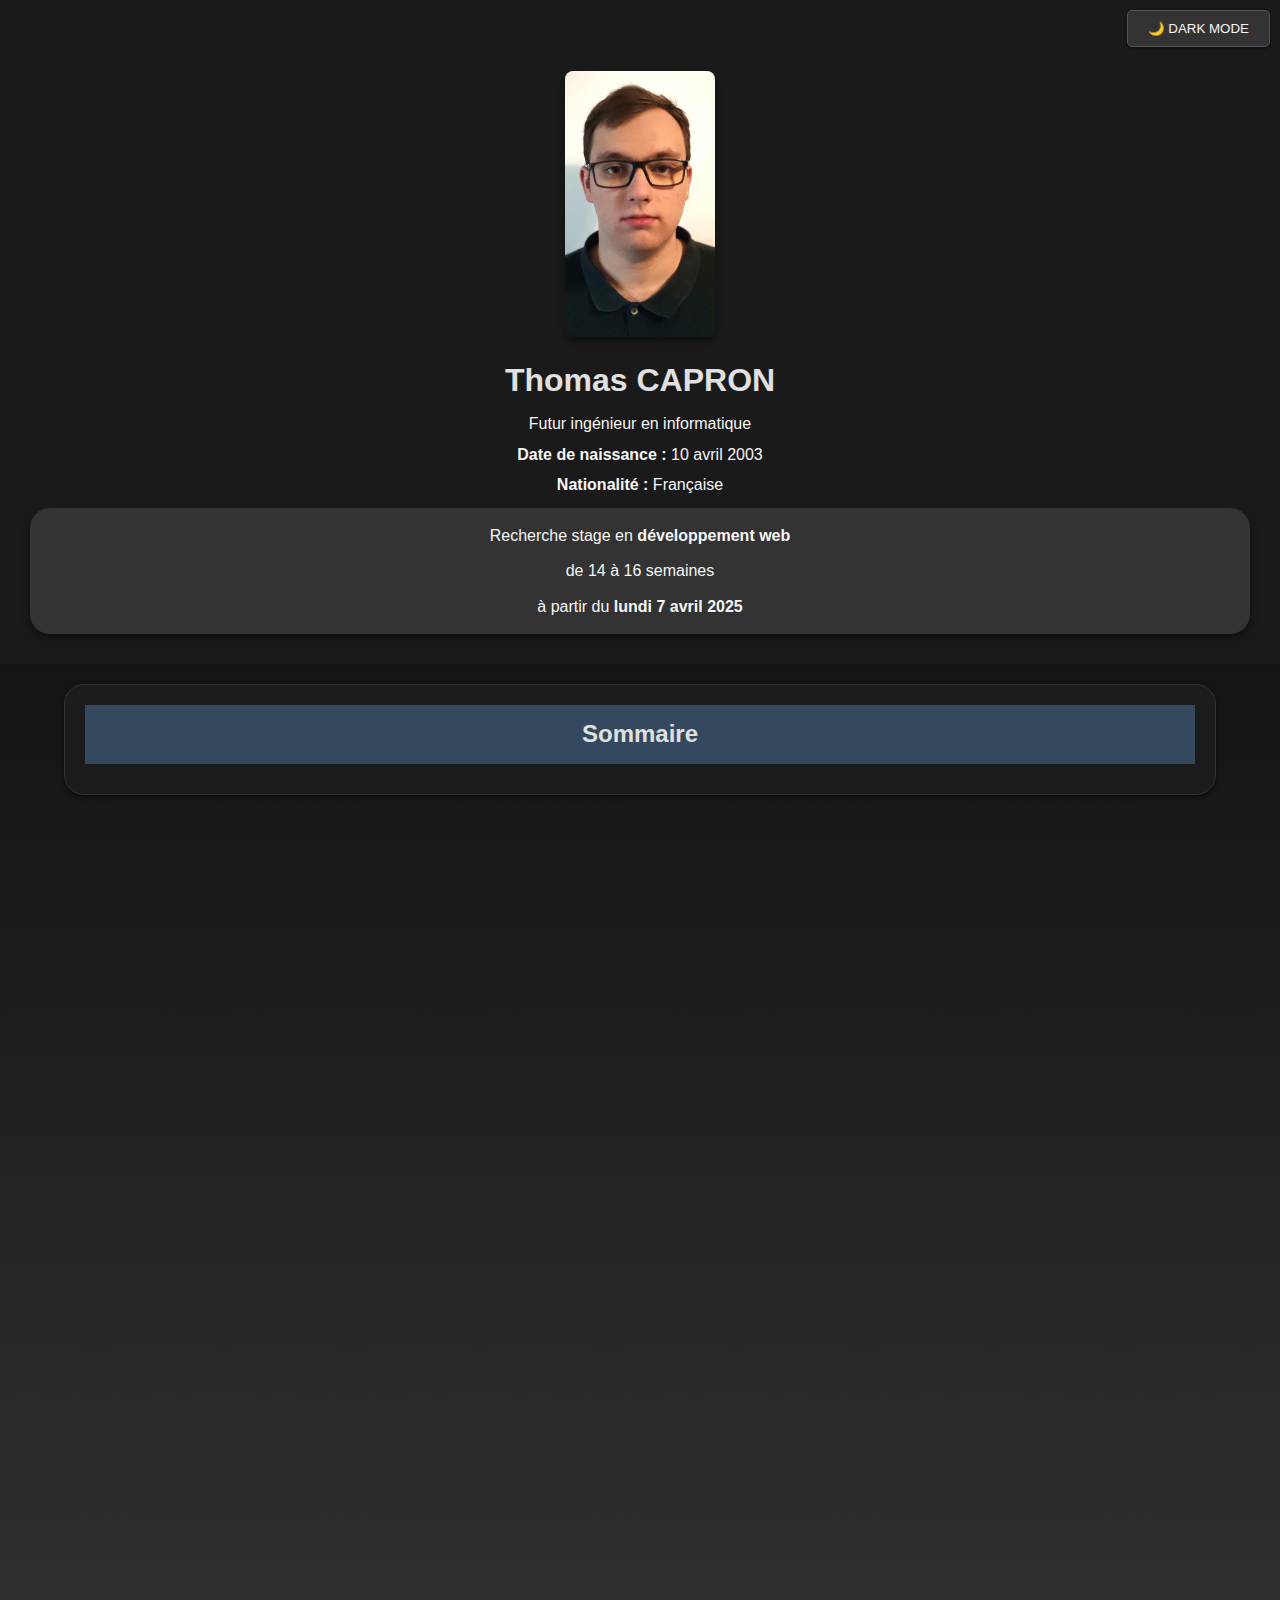
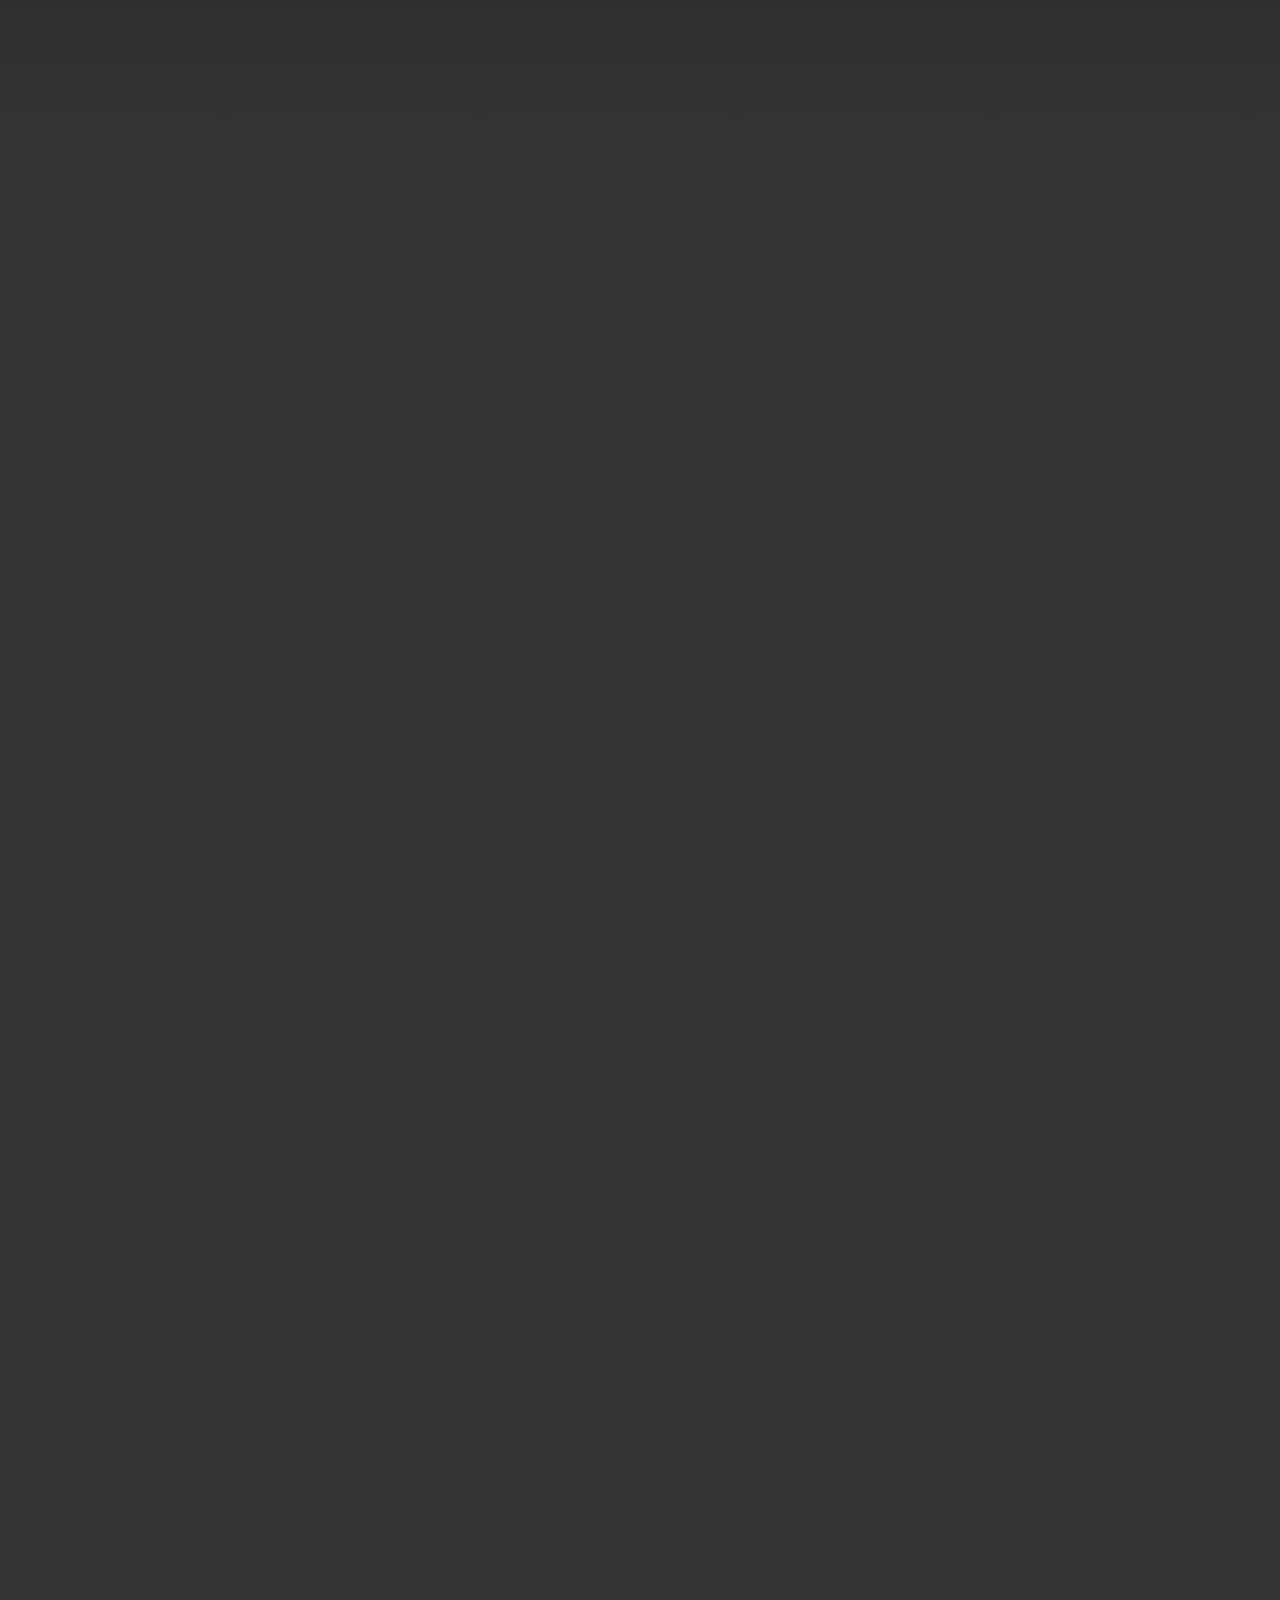
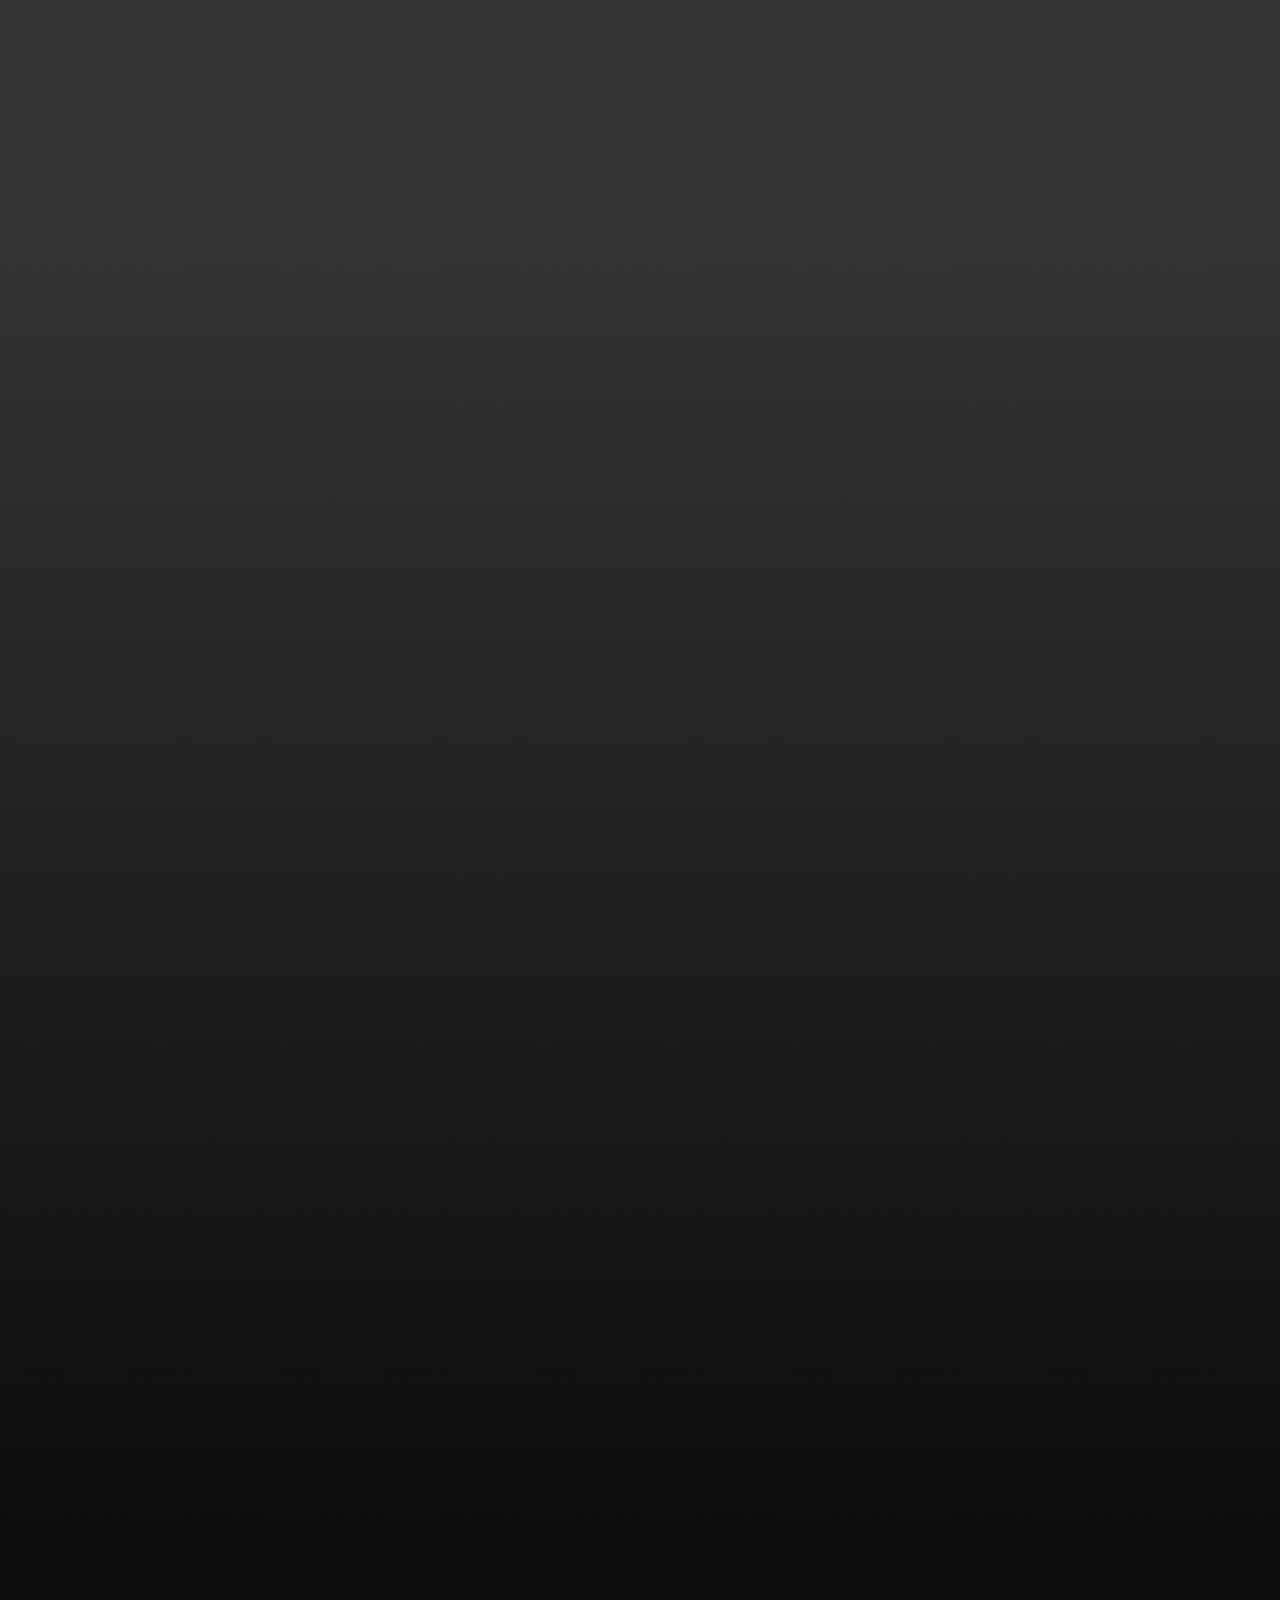
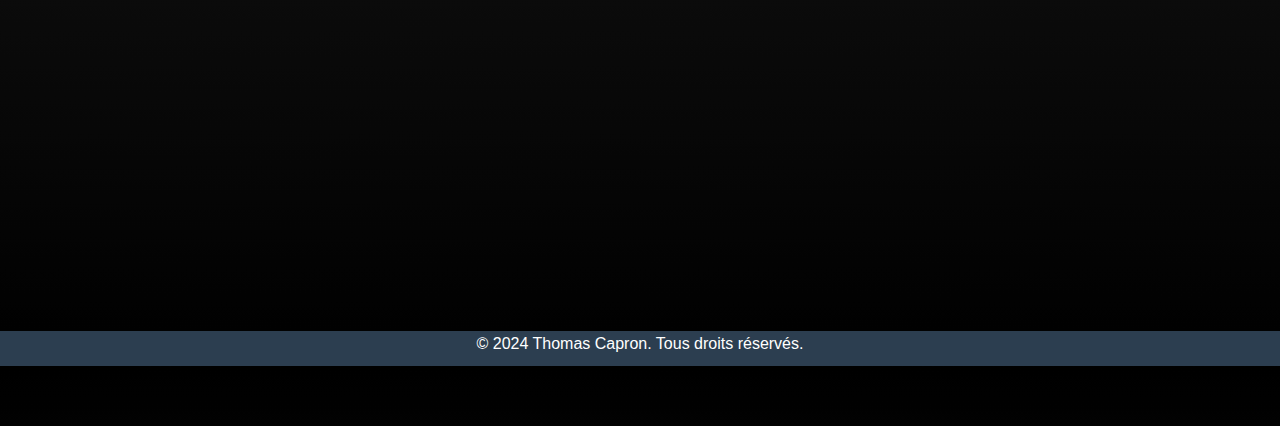
==== commit 542cc9b3: "tweaked a lot of things" ====
--- a/Frontend/Pages/index.html
+++ b/Frontend/Pages/index.html
@@ -1,4 +1,14 @@
 <!DOCTYPE html>
+    <!--
+         ___________
+        |           |
+        |    \"/    |
+        |  .-.".-.  |
+        |   '   `   |
+        |  Warning  |
+        | Bad  Code |
+        |___________|
+    -->
 <html lang="fr">
 <head>
     <meta charset="UTF-8">
@@ -6,38 +16,19 @@
     <meta name="description" content="CV  de Thomas Capron,étudiant ingénieur informatique spécialisé en développement web.">
     <title>Thomas Capron - CV</title>
     <link rel="icon" href="../Images/Icon.png">
-    <!-- Chargement dynamique de Styles.css -->
     <link id="main-stylesheet" rel="stylesheet" href="../Css/Styles.css">
     <link href="https://cdn.jsdelivr.net/npm/aos@2.3.4/dist/aos.css" rel="stylesheet">
     <link rel="stylesheet" href="https://cdnjs.cloudflare.com/ajax/libs/font-awesome/6.0.0-beta3/css/all.min.css">
+    <script src="https://code.jquery.com/jquery-3.6.0.min.js"></script>
 </head>
 
 
 
-<body>
-
-    <!--
-            ⠀⠀⠀⠀⠀⠀⠀⠀⠀⠀⠀⢀⣀⣀⣀⣀⣀⡀⠀⠀⠀⠀⠀⠀⠀⠀⠀⠀⠀⠀
-        ⠀⠀⠀⠀⠀⣀⣠⣤⣶⣞⡛⠿⠭⣷⡦⢬⣟⣿⣿⣷⣦⡀⠀⠀⠀⠀⠀⠀⠀⠀
-        ⠀⠀⠀⢠⡾⣯⡙⠳⣍⠳⢍⡙⠲⠤⣍⠓⠦⣝⣮⣉⠻⣿⡄⠀⠀⠀⠀⠀⠀⠀
-        ⠀⠀⠀⡿⢿⣷⣯⣷⣮⣿⣶⣽⠷⠶⠬⠿⠷⠟⠻⠟⠳⠿⢷⡀⠀⠀⠀⠀⠀⠀
-        ⠀⠀⣸⣁⣀⣈⣛⣷⠀⢹⠀⠀⠀⠀⠀⠀⠀⠀⠀⠀⠀⠀⠈⢧⠀⠀⠀⠀⠀⠀
-        ⠀⣸⣯⣁⣤⣤⣀⠈⢧⠘⣆⢀⣠⠤⣄⠀⠀⠀⠀⠀⠀⠀⠀⠘⡇⠀⠀⠀⠀⠀
-        ⠀⢙⡟⡛⣿⣿⣿⢷⡾⠀⢿⣿⣏⣳⣾⡆⠀⠀⠀⠀⠀⠀⠀⠀⡇⠀⠀⠀⠀⠀
-        ⢀⡞⠸⠀⠉⠉⠁⠀⠀⣠⣼⣿⣿⠀⣽⡇⠀⠀⠀⠀⠀⠀⠀⡼⠁⠀⠀⠀⠀⠀
-        ⣼⡀⣀⡐⢦⢀⣀⠀⣴⣿⣿⡏⢿⣶⣟⣀⣀⣀⣀⣀⣤⣤⠞⠁⠀⠀⠀⠀⠀⠀
-        ⠀⣿⣿⣿⣿⣾⣿⣿⣿⣾⡻⠷⣝⣿⡌⠉⠉⠁⠀⠀⣸⠁⠀⠀⠀⠀⠀⠀⠀⠀
-        ⠀⠈⢻⣿⣿⣿⣿⡟⣿⣟⠻⣿⡿⢿⡇⠀⠀⠀⠀⠀⢹⠀⠀⠀⠀⠀⠀⠀⠀⠀
-        ⠀⢠⣿⢿⣼⣿⣿⠿⣏⣹⡃⢹⣯⡿⠀⠀⠀⠀⠀⠀⠈⢧⠀⠀⠀⠀⠀⠀⠀⠀
-        ⠀⣽⣿⣿⢿⠹⣿⣇⠿⣾⣷⣼⠟⠁⠀⠀⠀⢀⣠⣴⣶⣾⣷⣶⣄⡀⠀⠀⠀⠀
-        ⠀⢿⣾⡟⢺⣧⣏⣿⡷⢻⠅⠀⠀⠀⢀⣠⣶⣿⣿⣿⣿⣿⣿⣿⣿⣿⣷⣄⡀⠀
-        ⠀⠀⠙⠛⠓⠛⠋⣡⣿⣬⣤⣤⣶⣿⣿⣿⣿⣿⣿⣿⣿⣿⣿⣿⣿⣿⠿⠟⠛⠛
-        ⠀⠀⠀⠀⠀⠀⢰⣿⣿⣿⣿⣿⣿⣿⣿⣿⣿⣿⣿⠿⠟⠋⠉⠁⠀⠀⠀⠀⠀⠀
-        ⠀⠀⠀⠀⠀⠀⠸⡿⠿⠿⠿⠿⠿⠿⠟⠛⠋⠁⠀⠀⠀⠀⠀⠀⠀⠀⠀⠀⠀⠀
-                Hello There-->
+<body class="dark-mode">
     <header>
 
         <div class="header-content">
+            <br><br>
             <img src="../Images/photo_profil.png" alt="Thomas Capron" class="profile-photo" >
             <button id="dark-mode-toggle">🌙 Dark Mode</button>
             <h1>Thomas CAPRON</h1>
@@ -45,14 +36,19 @@
             <p><strong>Date de naissance :</strong> 10 avril 2003</p>
             <p><strong>Nationalité :</strong> Française</p>
             <div class="header-data">
-                <p><strong>Recherche </strong> stage en developement web</p>
+                <p>Recherche stage en<strong> développement web</strong></p>
                 <p>de 14 à 16 semaines</p>
-                <p>à partir du <strong>7 avril 2025</strong></p>
+                <p>à partir du <strong>lundi 7 avril 2025</strong></p>
             </div>
             
         </div>
 
     </header>
+
+    <section id="sommaire" data-aos="fade-up">
+        <h2>Sommaire</h2>
+        <div id="sommaire_content"></div>
+    </section>
 
     <section id="contact" data-aos="fade-up">
         <h2>Contact</h2>
@@ -92,7 +88,7 @@
             <div class="contact-item">
                 <i class="fa-brands fa-github"></i>
                 <div class="contact-details">
-                    <strong>Git Hub : </strong>
+                    <strong>GitHub : </strong>
                     <a href="https://github.com/thpcap">github.com/thpcap</a>
                 </div>
             </div>
@@ -139,7 +135,7 @@
                         + <!-- Icône de plus d'informations -->
                     </button>
                     <div id="formation2" class="formation-details">
-                        <h4>Deux annés de classe préparatoire integrée à IMT Nord Europe</h4>
+                        <h4>Deux années de classe préparatoire integrées à IMT Nord Europe</h4>
                         <address>Cité scientifique Rue Guglielmo Marconi, 59650 Villeneuve-d’Ascq</address>
                     </div>
                 </div>
@@ -183,13 +179,13 @@
                     </button>
                     <div id="experience1" class="experience-details">
                         <p>Stage de 9 semaines dans le service validation...</p>
-                        <p>Intégration dans le service validation du site « région parisienne » :</p>
+                        <p>Intégration dans le service validation du site « Région Parisienne » :</p>
                         <br>
                         <strong>Tâches effectuées :</strong>
                         <ul>
                             <li>Installation d’équipements anti ESD.</li>
                             <li>Mise en place de pratiques 5S dans un laboratoire d’électronique.</li>
-                            <li>Démontage de moyens de tests d’équipements.</li>
+                            <li>Démontage de moyens de test des équipements electioniques de satellites.</li>
                         </ul>
                     </div>
                 </div>
@@ -273,11 +269,11 @@
                 <div class="competence-list">
                     <div class="competence-item">
                         <i class="fas fa-users"></i>
-                        <p>Travail d’équipe</p>
+                        <p>Travail d’Équipe</p>
                     </div>
                     <div class="competence-item">
                         <i class="fas fa-clock"></i>
-                        <p>Gestion du temps</p>
+                        <p>Gestion du Temps</p>
                     </div>
                     <div class="competence-item">
                         <i class="fas fa-random"></i>
@@ -285,7 +281,7 @@
                     </div>
                     <div class="competence-item">
                         <i class="fas fa-lightbulb"></i>
-                        <p>Esprit d’initiative</p>
+                        <p>Esprit d’Initiative</p>
                     </div>
                     <div class="competence-item">
                         <i class="fas fa-clipboard-check"></i>
@@ -349,7 +345,7 @@
                         <p>SQL</p>
                     </div>
                     <div class="competence-item">
-                        <i class="fab fa-linux"></i>
+                        <i class="fa-solid fa-terminal"></i>
                         <p>Linux / Windows</p>
                     </div>
                     <div class="competence-item">
@@ -377,14 +373,22 @@
         
         <h2>Langues</h2>
         <div class="languages-container">
+            <!-- Français -->
+            <div class="language-card">
+                <h3>Français</h3>
+                <p><strong>Langue Maternelle</strong></p>
+                <div class="language-bar">
+                    <div class="language-progress" style="width: 99%;"></div>
+                </div>
+            </div>
 
             <!-- Anglais -->
             <div class="language-card">
                 <h3>Anglais</h3>
                 <p><strong>Niveau :</strong> Expérimenté (C1)</p>
-                <p><strong>TOEIC :</strong> 985/990</p>
+                <p>Score <strong>TOEIC</strong> : 985/990</p>
                 <div class="language-bar">
-                    <div class="language-progress" style="width: 95%;"></div>
+                    <div class="language-progress" style="width: 93%;"></div>
                 </div>
             </div>
 
@@ -411,7 +415,7 @@
                 <i class="fas fa-bullseye"></i>
                 <div class="activity-details">
                     <strong>Tir à l’arc en club</strong>
-                    <p>Pratique du tir à l'arc en club, développement de la concentration et de la précision.</p>
+                    <p>Pratique du tir à l'arc en club, favorisant le développement de la concentration et de la précision.</p>
                 </div>
             </div>
 
@@ -419,7 +423,7 @@
                 <i class="fas fa-music"></i>
                 <div class="activity-details">
                     <strong>Chorale au collège</strong>
-                    <p>Participation au concert "Prodiges le grand concert" diffusé sur France 2 en 2017.</p>
+                    <p>Participation au concert <em>« Prodiges : Le Grand Concert »</em> diffusé sur France 2 en 2017.</p>
                 </div>
             </div>
 
@@ -427,7 +431,7 @@
     </section>
 
     <section id="download" data-aos="fade-up">
-        <h2>Télécharger le CV</h2>
+        <h2>Téléchargement</h2>
         <!-- Bouton pour télécharger le CV -->
         <a href="../CV_Thomas_Capron.pdf" download>
             <button class="download-btn">
--- a/Frontend/Css/Styles.css
+++ b/Frontend/Css/Styles.css
@@ -1,20 +1,29 @@
+/*
+         ___________
+        |           |
+        |    \"/    |
+        |  .-.".-.  |
+        |   '   `   |
+        |  Warning  |
+        | Bad  Code |
+        |___________|
+*/
 * {
     margin: 0;
     padding: 0;
     box-sizing: border-box;
-    transition: background-color 0.5s ease, color 0.5s ease;
+    transition: background-color 0.8s ease, color 0.8s ease;
 }
 
 body {
     font-family: Arial, sans-serif;
-    
     line-height: 1.6;
-    background-color: #f4f4f4;
+    background-image: linear-gradient(#f4f4f4,#d8d8d8,#d8d8d8,#f4f4f4);
     color: #333;
 }
 
 body.dark-mode{
-    background-color: #333;
+    background-image: linear-gradient(#000,#333,#333,#000);
     color: #f4f4f4;
 }
 
@@ -63,6 +72,7 @@
     color: white;
     padding: 10px;
     margin-bottom: 10px;
+    width: 100%;
 }
 
 ul {
@@ -715,14 +725,22 @@
 }
 
 /* Carte en mode sombre */
-.dark-mode .competence-item, 
+
 .dark-mode .formation-card,
 .dark-mode .experience-card,
 .dark-mode .language-card,
 .dark-mode .contact-item,
-.dark-mode .activity-item
+.dark-mode .activity-item,
+.dark-mode .sommaire-item
 {
-    background-color: #242424;
+    background-color: #333;
+    color: #ccc;
+    border: 1px solid #232323;
+    box-shadow: 0 2px 5px rgba(0, 0, 0, 0.7);
+}
+
+.dark-mode .competence-item{
+    background-color: #232323;
     color: #ccc;
     border: 1px solid #333;
     box-shadow: 0 2px 5px rgba(0, 0, 0, 0.7);
@@ -784,9 +802,32 @@
 
 .dark-mode .language-progress,
 .dark-mode .time-arrow{
-    background-color: #245626;
+    background-color: #0056b3;
 }
 
 .dark-mode .time-arrow::before{
-    border-right:20px solid #245626;
+    border-right:20px solid #0056b3;
+}
+.sommaire-item{
+    display: flex;
+    align-items: center;
+    text-align: start;
+    background-color: #fff;
+    padding: 10px;
+    border-radius: 10px;
+    box-shadow: 0 4px 8px rgba(0, 0, 0, 0.1);
+    width: 100%;
+    min-width:fit-content;
+    max-width: 600px;
+    color:#0056b3;
+    font-size: x-large;
+    font-weight: bold;
+}
+#sommaire_content{
+    gap: 10px;
+    display: flex;
+    flex-direction: column;
+    align-items: center;
+    flex-wrap: wrap;
+    text-align: center;
 }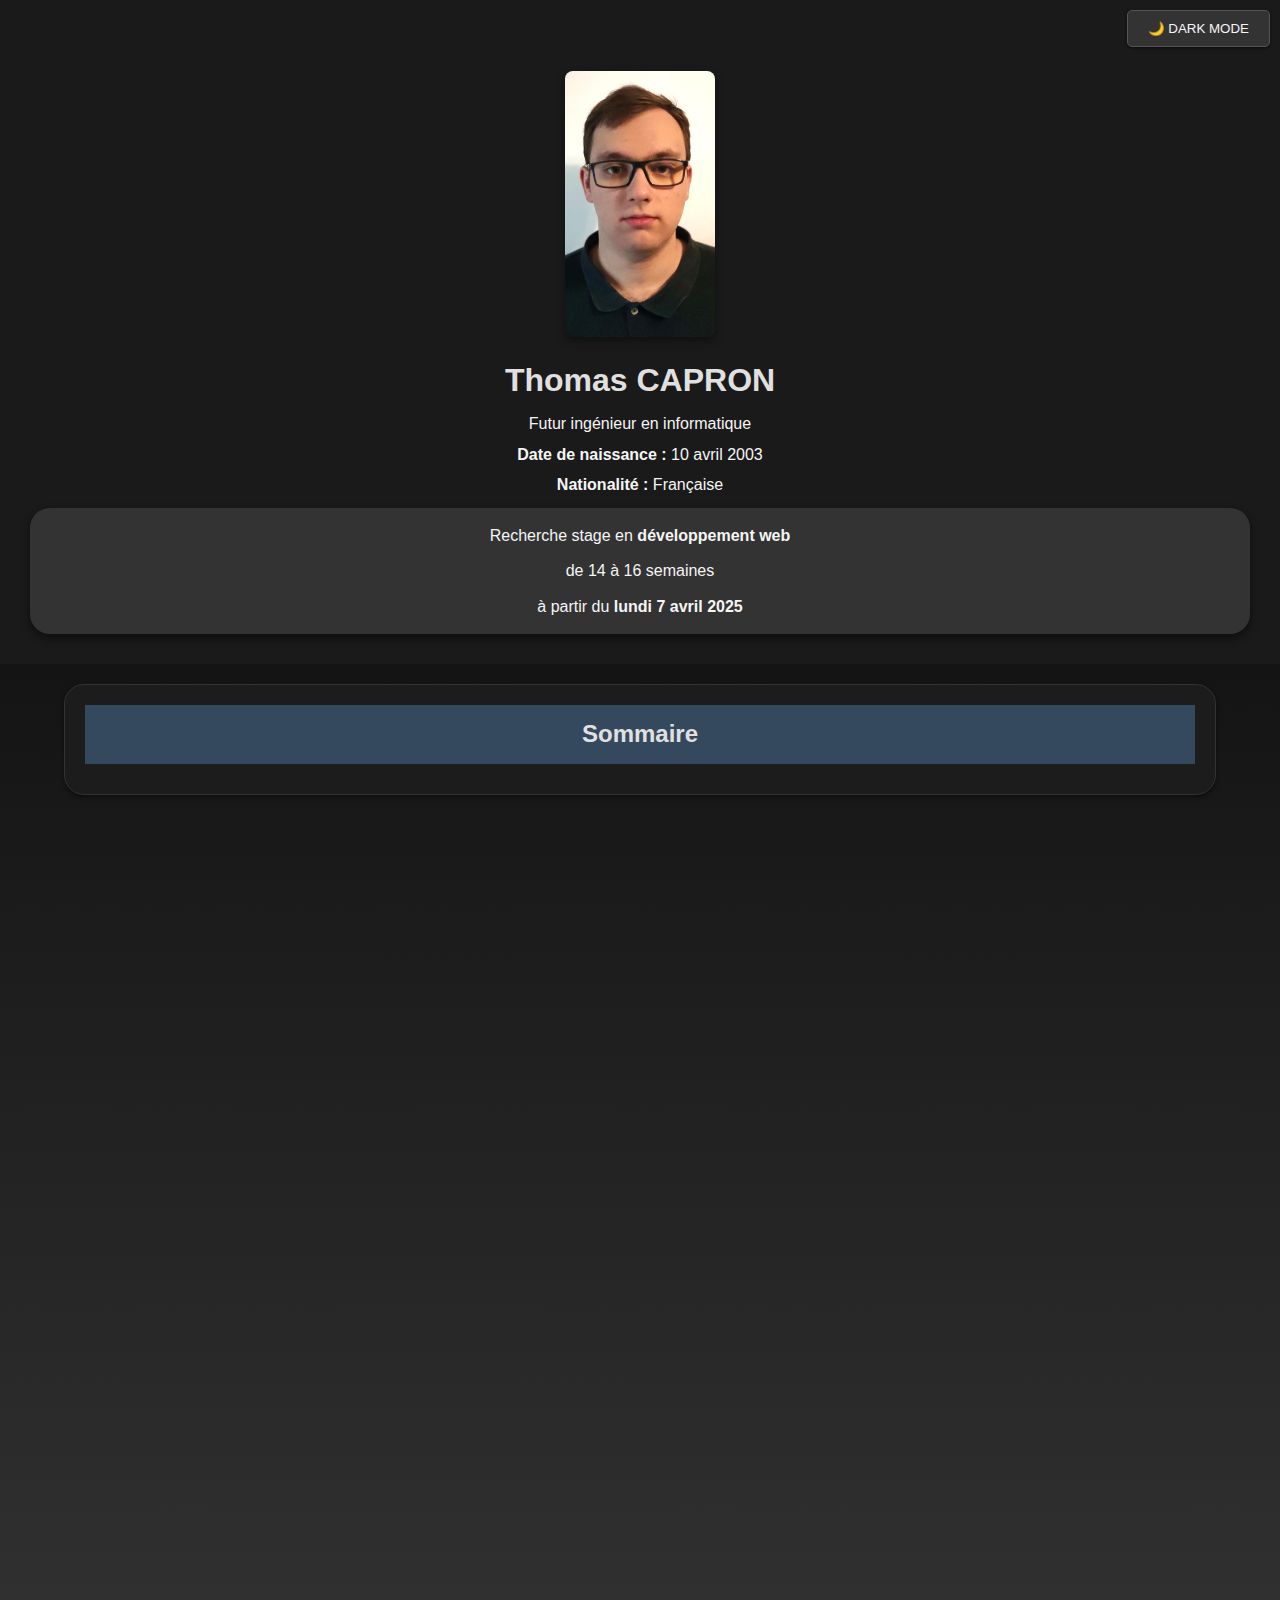
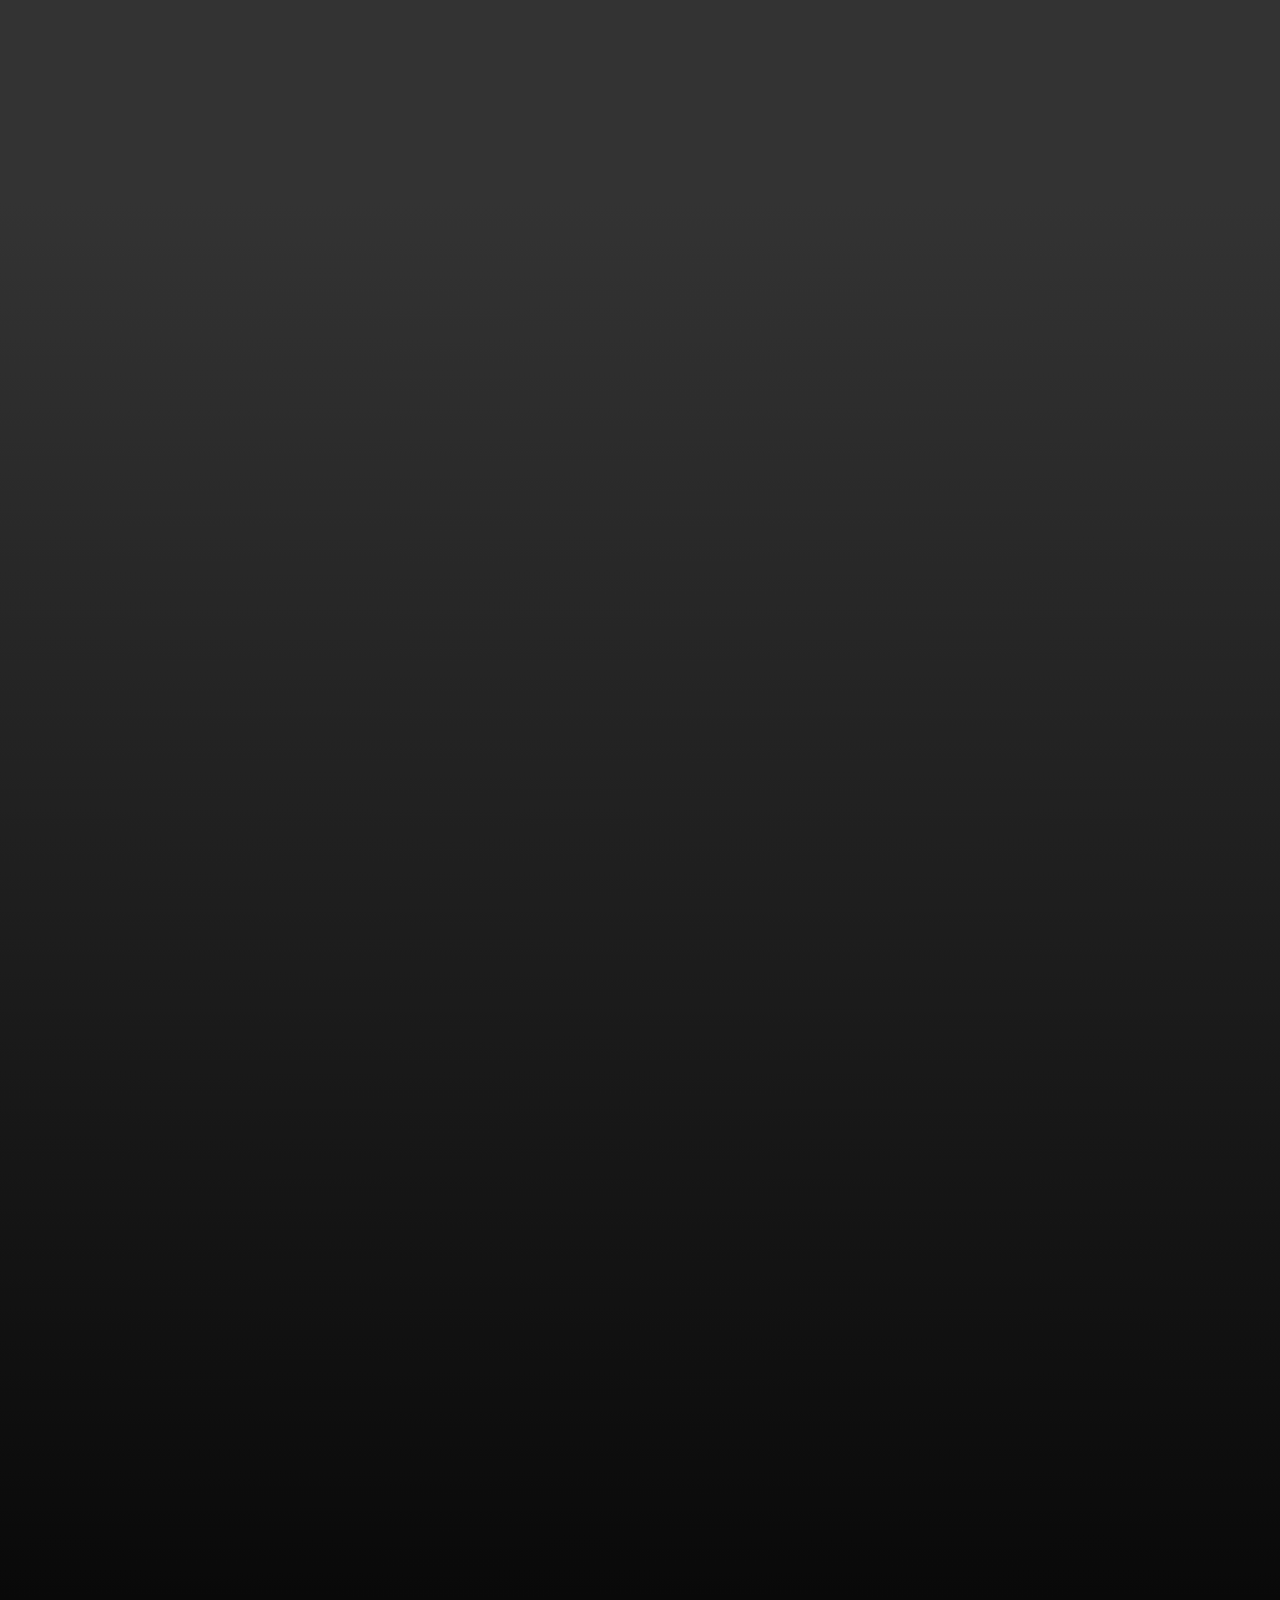
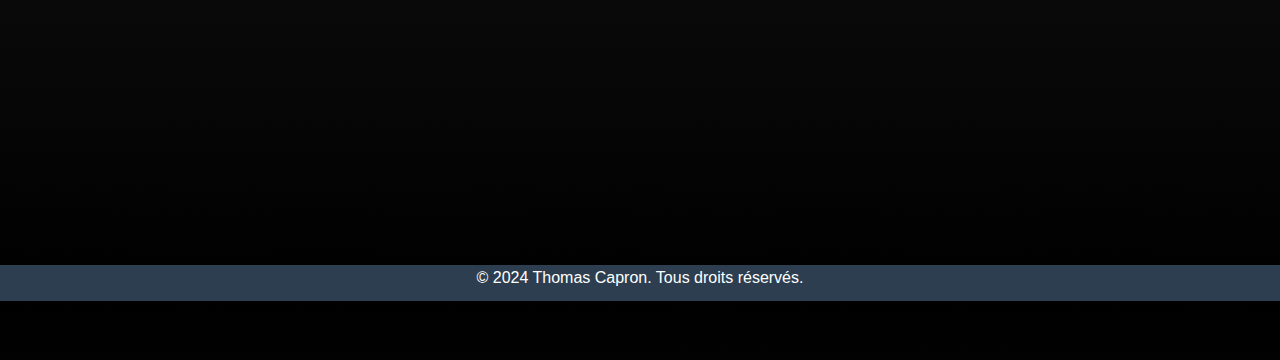
==== commit 0e089890: "committed" ====
--- a/Frontend/Pages/index.html
+++ b/Frontend/Pages/index.html
@@ -1,14 +1,14 @@
 <!DOCTYPE html>
-    <!--
-         ___________
-        |           |
-        |    \"/    |
-        |  .-.".-.  |
-        |   '   `   |
-        |  Warning  |
-        | Bad  Code |
-        |___________|
-    -->
+<!--
+   /  ___________  \
+  /  |           |  \
+ /   |    \"/    |   \
+/    |  .-.".-.  |    \
+\    |   '   `   |    /
+ \   |  Warning  |   /
+  \  | Bad  Code |  /
+   \ |___________| /
+-->
 <html lang="fr">
 <head>
     <meta charset="UTF-8">
@@ -99,9 +99,6 @@
     <section id="formation" data-aos="fade-up">
         
     <h2>Formation</h2>
-        <!-- Flèche symbolisant le temps -->
-        <div class="time-arrow"></div>
-
         <div class="formation-container">
 
             <!-- IMT Nord Europe -->
@@ -109,7 +106,7 @@
                 <img src="../Images/logos/imt_logo.png" alt="IMT Nord Europe" class="formation-logo light-mode-image">
                 <img src="../Images/logos/imt_logo_dark.png" alt="IMT Nord Europe" class="formation-logo dark-mode-image dark-only">
                 <div class="formation-info">
-                    <h3 class="formation-title">IMT Nord Europe </h3> <!-- Titre ajouté -->
+                    <a class="formation-title" href="https://imt-nord-europe.fr/">IMT Nord Europe </a> <!-- Titre ajouté -->
                     <p>(2023 - Actuellement)</p>
                     <button class="show-info-btn" onclick="toggleInfo('formation1')">
                         + <!-- Icône de plus d'informations -->
@@ -117,7 +114,7 @@
                     <div id="formation1" class="formation-details">
                         <h4>2ème année de cycle ingénieur à IMT Nord Europe</h4>
                         <p>spécialisation en developpement web. </p>
-                        <address>941 rue Charles Bourseul 59508 Douai</address>
+                        <address>941 rue Charles Bourseul 59500 Douai</address>
                         
                         
                     </div>
@@ -129,7 +126,7 @@
                 <img src="../Images/logos/imt_logo.png" alt="IMT Nord Europe" class="formation-logo light-mode-image">
                 <img src="../Images/logos/imt_logo_dark.png" alt="IMT Nord Europe" class="formation-logo dark-mode-image dark-only">
                 <div class="formation-info">
-                    <h3 class="formation-title">IMT Nord Europe </h3> <!-- Titre ajouté -->
+                    <a class="formation-title" href="https://imt-nord-europe.fr/">IMT Nord Europe </a> <!-- Titre ajouté -->
                     <p>(2021 - 2023)</p>
                     <button class="show-info-btn" onclick="toggleInfo('formation2')">
                         + <!-- Icône de plus d'informations -->
@@ -164,8 +161,6 @@
     <section id="experiences" data-aos="fade-up">
 
         <h2>Expériences Professionnelles</h2>
-        <!-- Flèche symbolisant le temps -->
-        <div class="time-arrow"></div>
 
         <div class="experience-container">
             <!-- Airbus -->
@@ -450,15 +445,16 @@
     <script>
         AOS.init();
     </script>
-    <!--
-     _____           _______
-    |    / |\    /| /_     /
-    |  /   |  \/  |   |  /  
-    |/     |______|   |/   
-    IMT Nord Europe
-    École Mines-Télécom
-    IMT - Université de Lille
-
-    -->
+
 </body>
 </html>
+<!--
+   /        /  ___________  \
+  /        /  |           |  \
+ /        /   |    \"/    |   \
+/        /    |  .-.".-.  |    \
+\       /     |   '   `   |    /
+ \     /      |  Warning  |   /
+  \   /       | Bad  Code |  /
+   \ /        |___________| /
+-->--- a/Frontend/Css/Styles.css
+++ b/Frontend/Css/Styles.css
@@ -1,12 +1,12 @@
 /*
-         ___________
-        |           |
-        |    \"/    |
-        |  .-.".-.  |
-        |   '   `   |
-        |  Warning  |
-        | Bad  Code |
-        |___________|
+  /   ___________ 
+ |   |           |
+ |   |    \"/    |
+/    |  .-.".-.  |
+\    |   '   `   |
+ |   |  Warning  |
+ |   | Bad  Code |
+  \  |___________|
 */
 * {
     margin: 0;
@@ -830,4 +830,14 @@
     align-items: center;
     flex-wrap: wrap;
     text-align: center;
-}+}
+/*
+ ___________    \
+|           |    |
+|    \"/    |    |
+|  .-.".-.  |     \
+|   '   `   |     /
+|  Warning  |    |
+| Bad  Code |    |
+|___________|   /
+*/
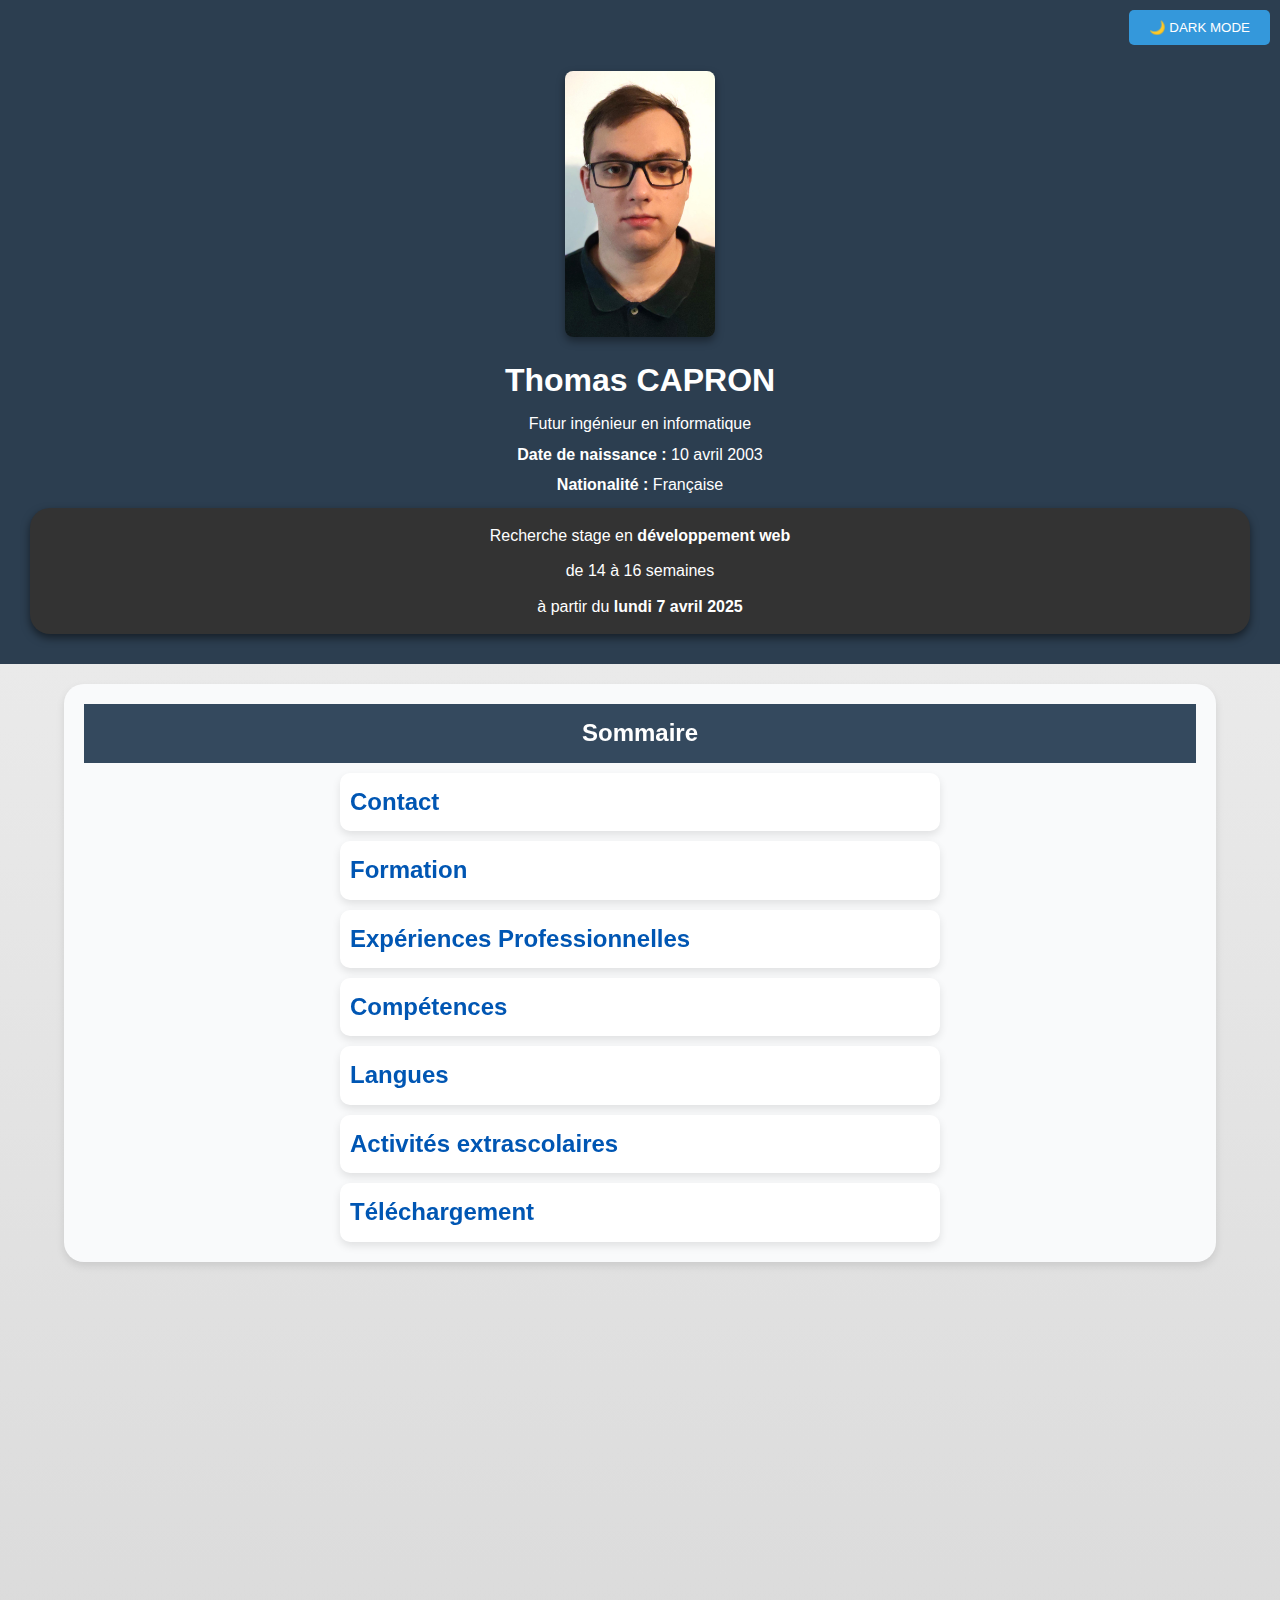
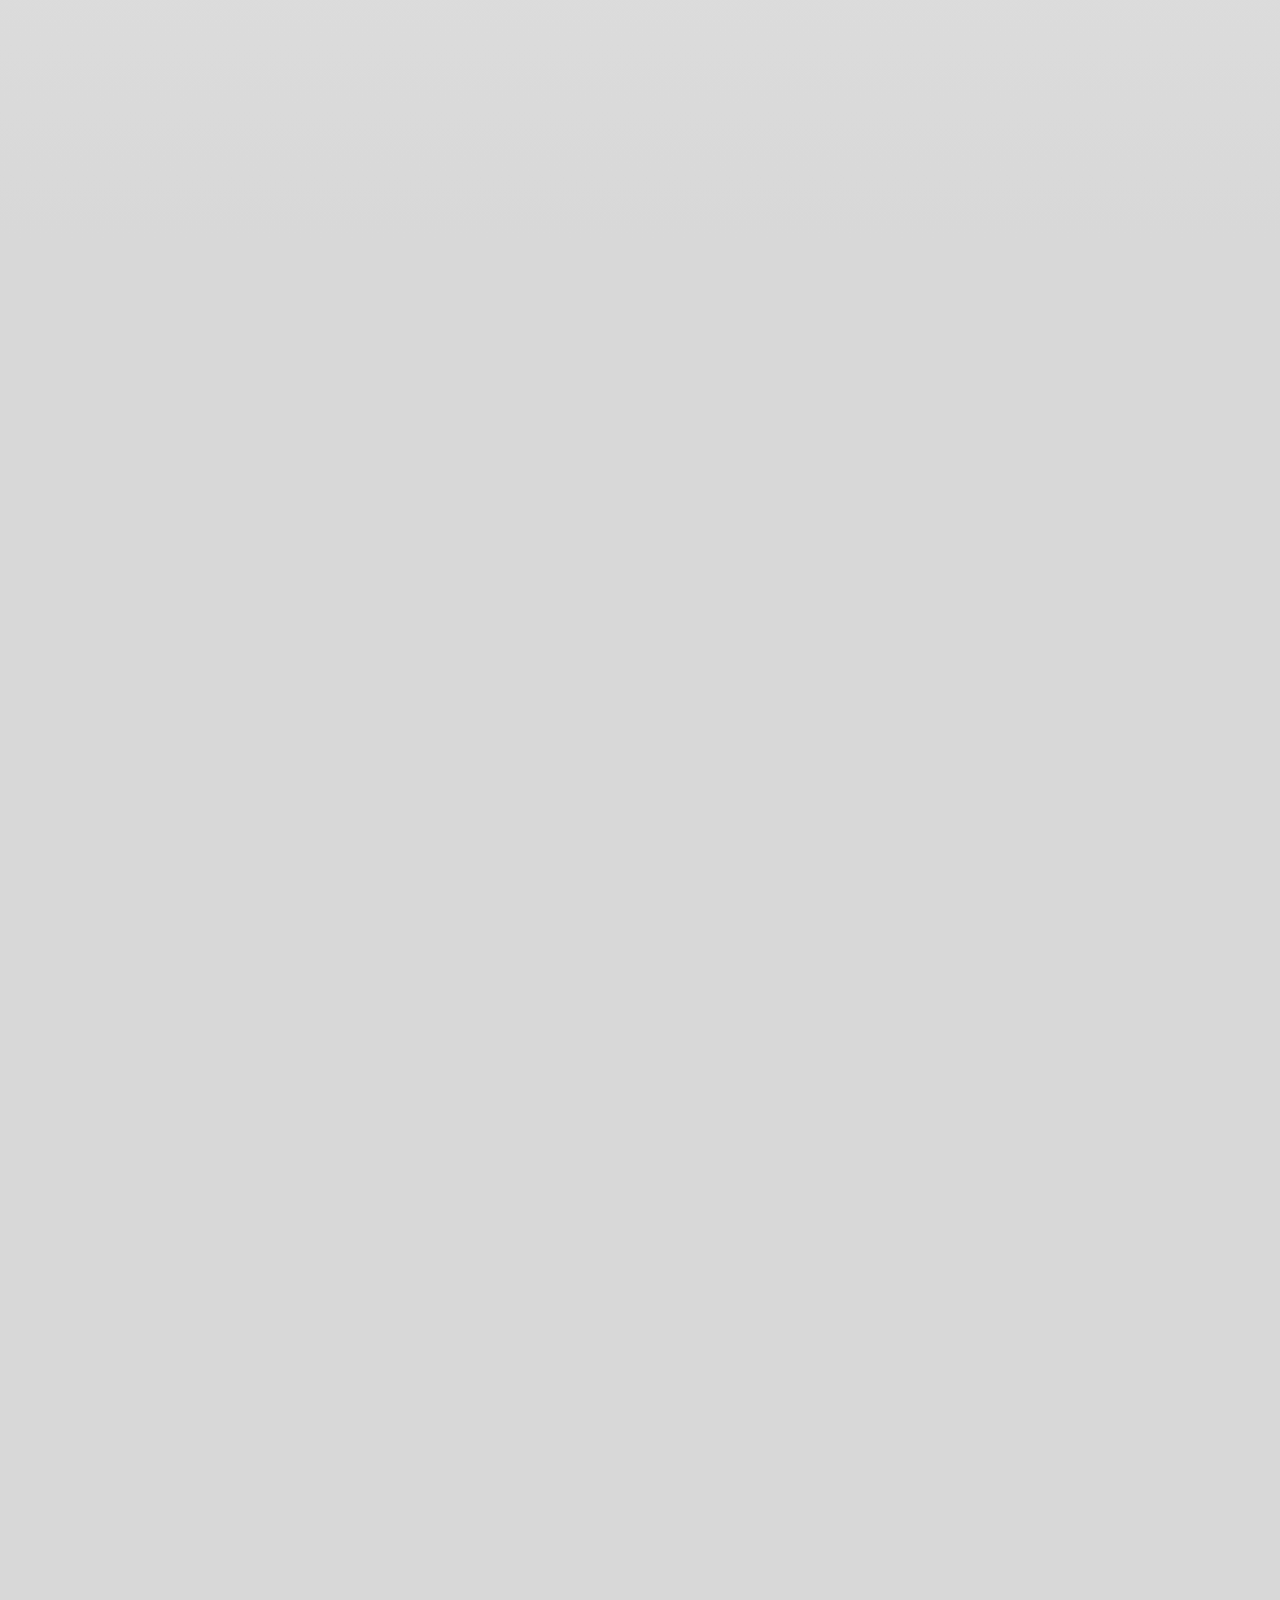
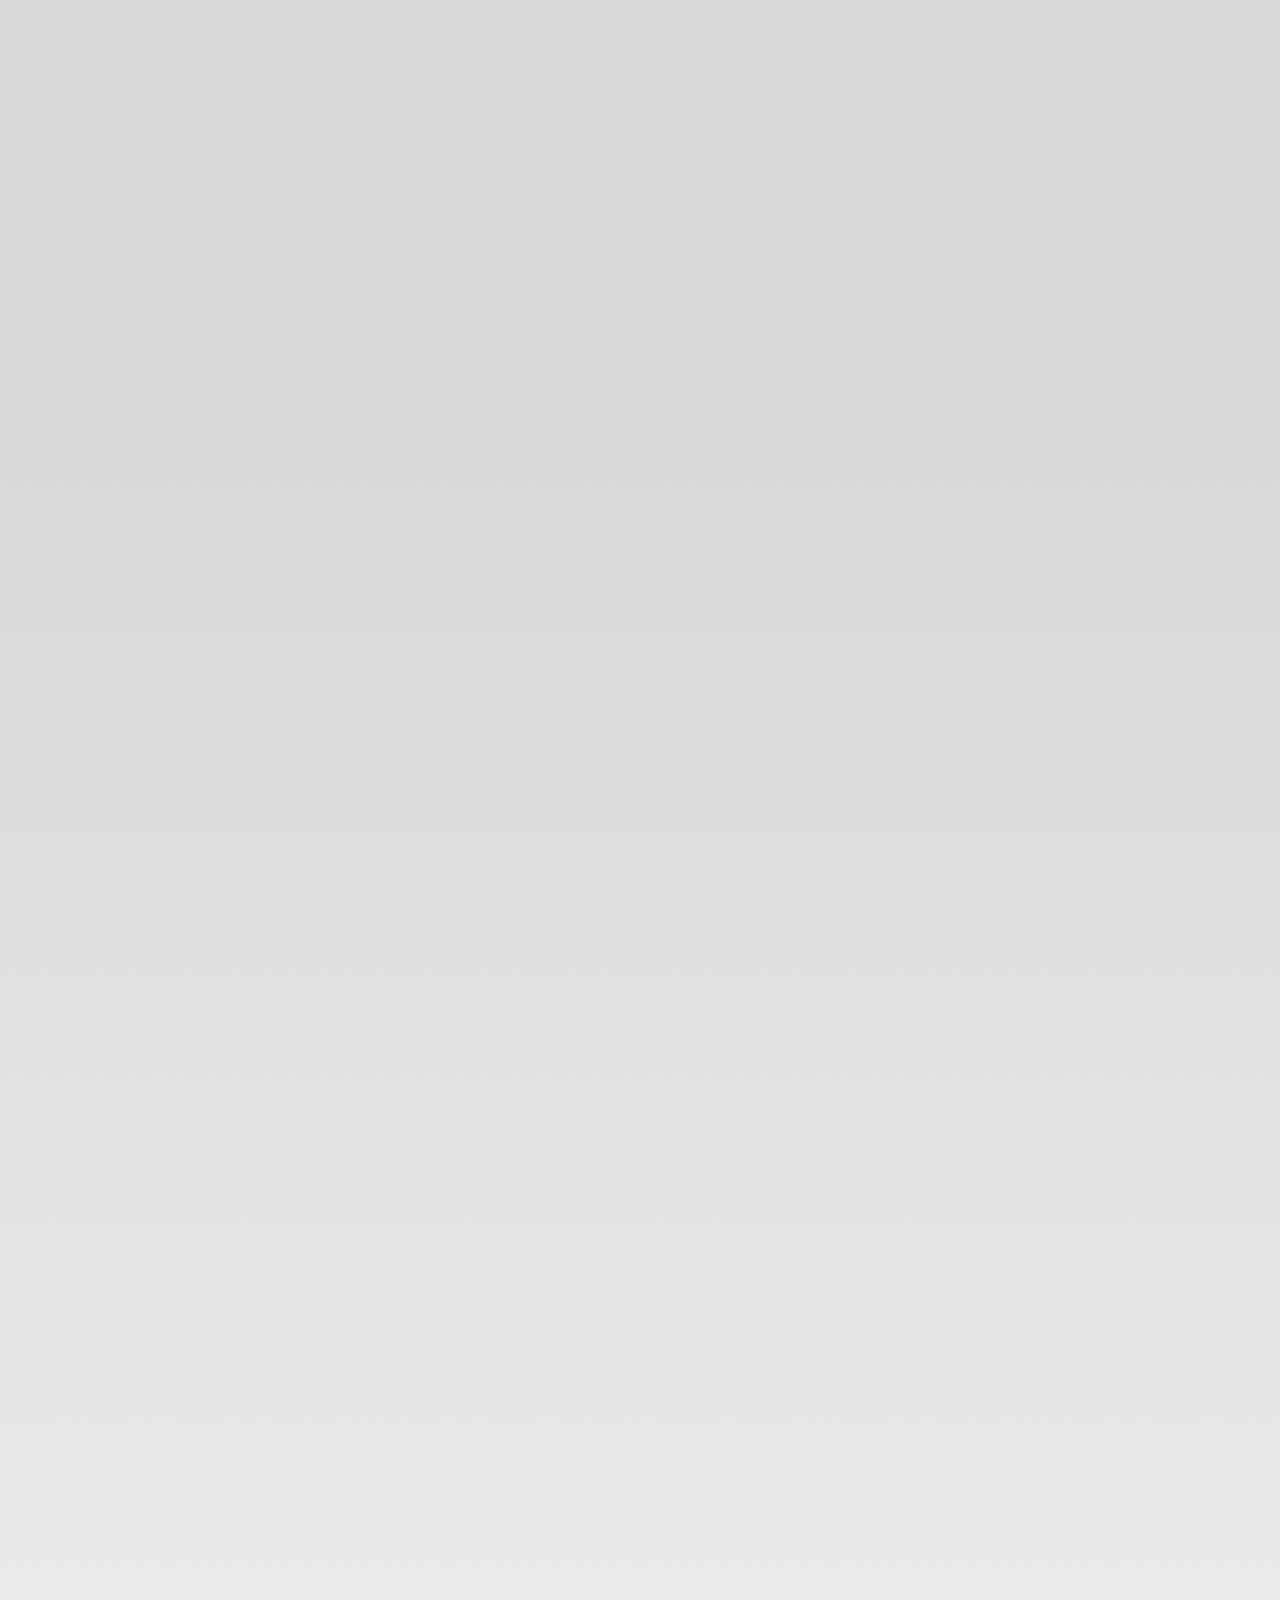
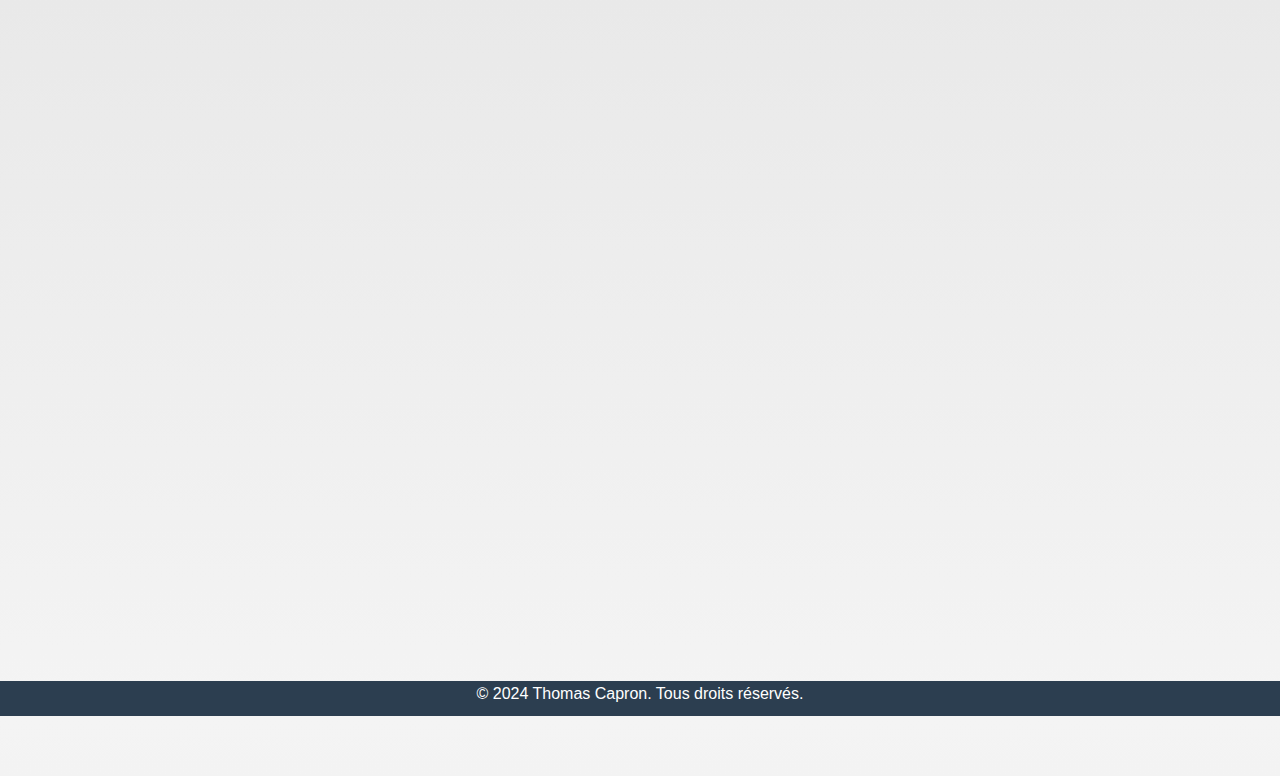
==== commit d868dbf6: "corrected js not loading" ====
--- a/Frontend/Pages/index.html
+++ b/Frontend/Pages/index.html
@@ -440,7 +440,7 @@
         <p>&copy; 2024 Thomas Capron. Tous droits réservés.</p>
     </footer>
 
-    <script src="../Js/script.js"></script>
+    <script src="../JS/script.js"></script>
     <script src="https://cdn.jsdelivr.net/npm/aos@2.3.4/dist/aos.js"></script>
     <script>
         AOS.init();
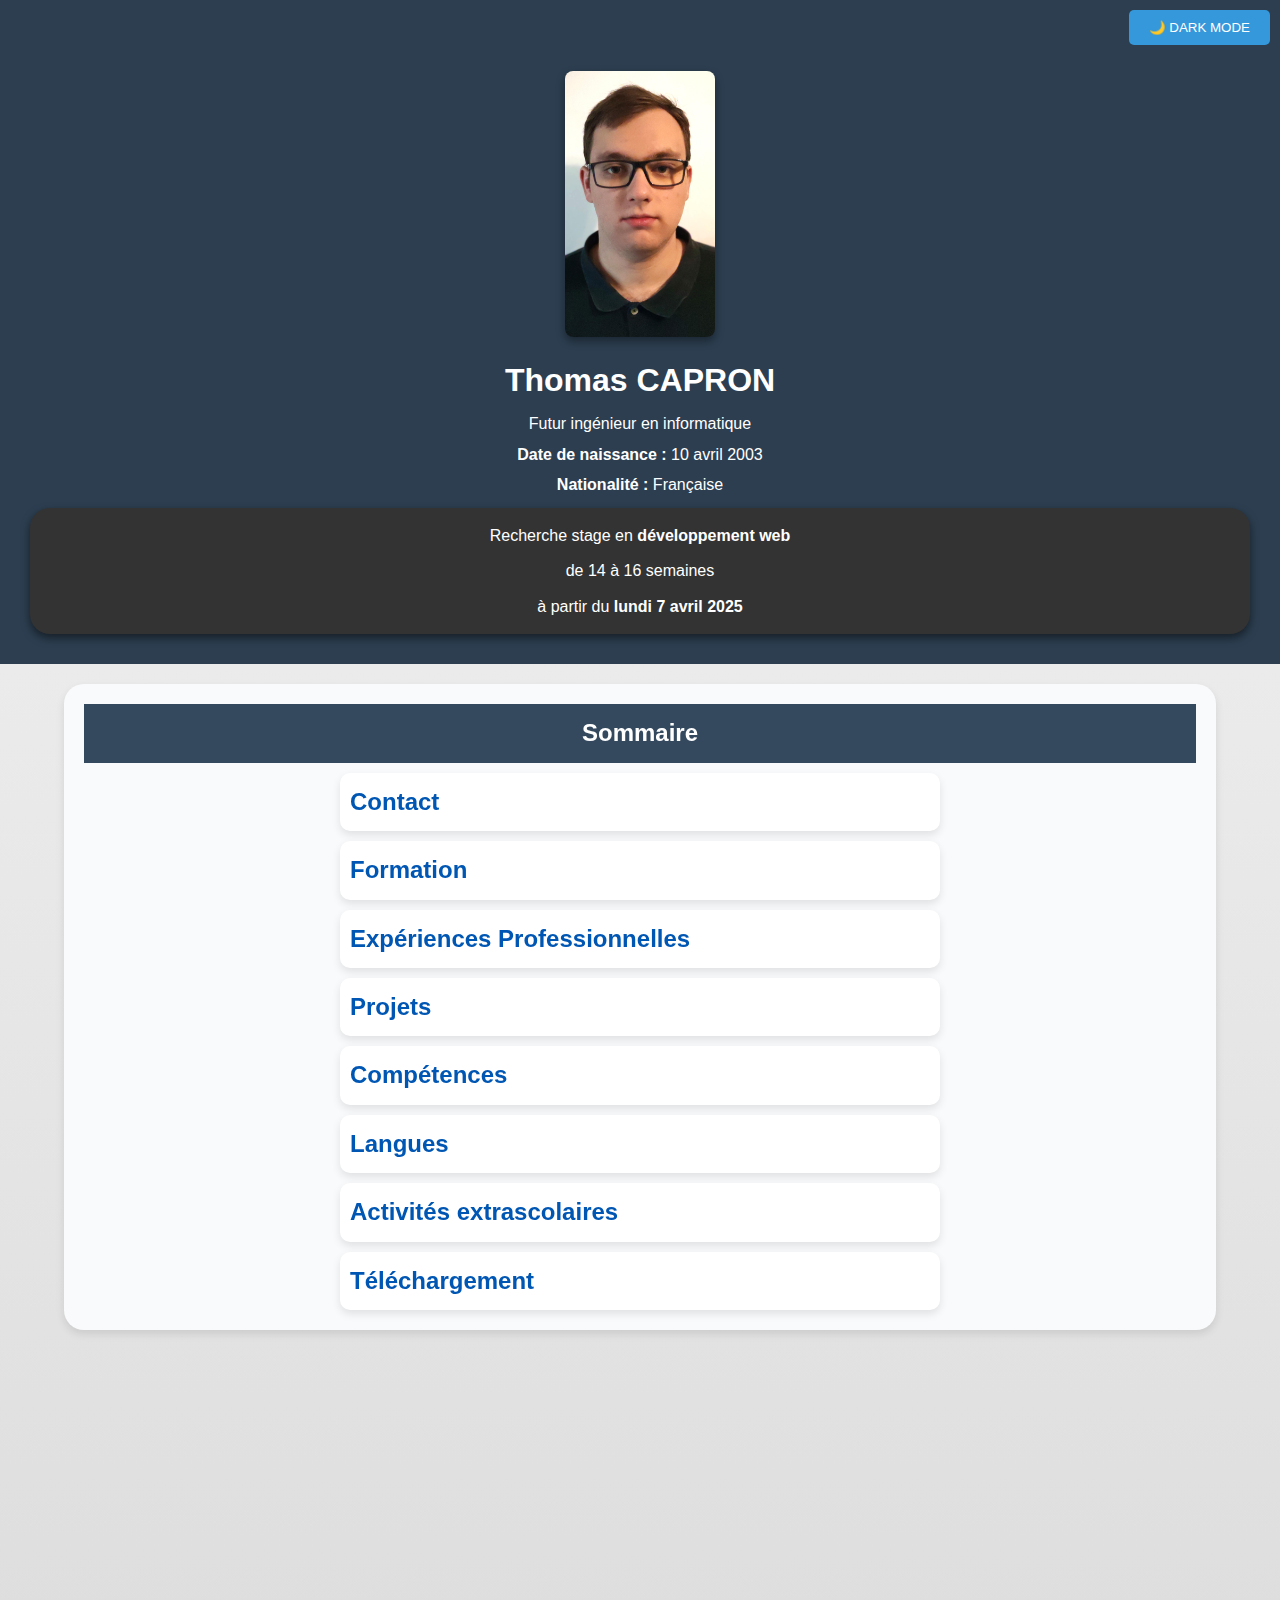
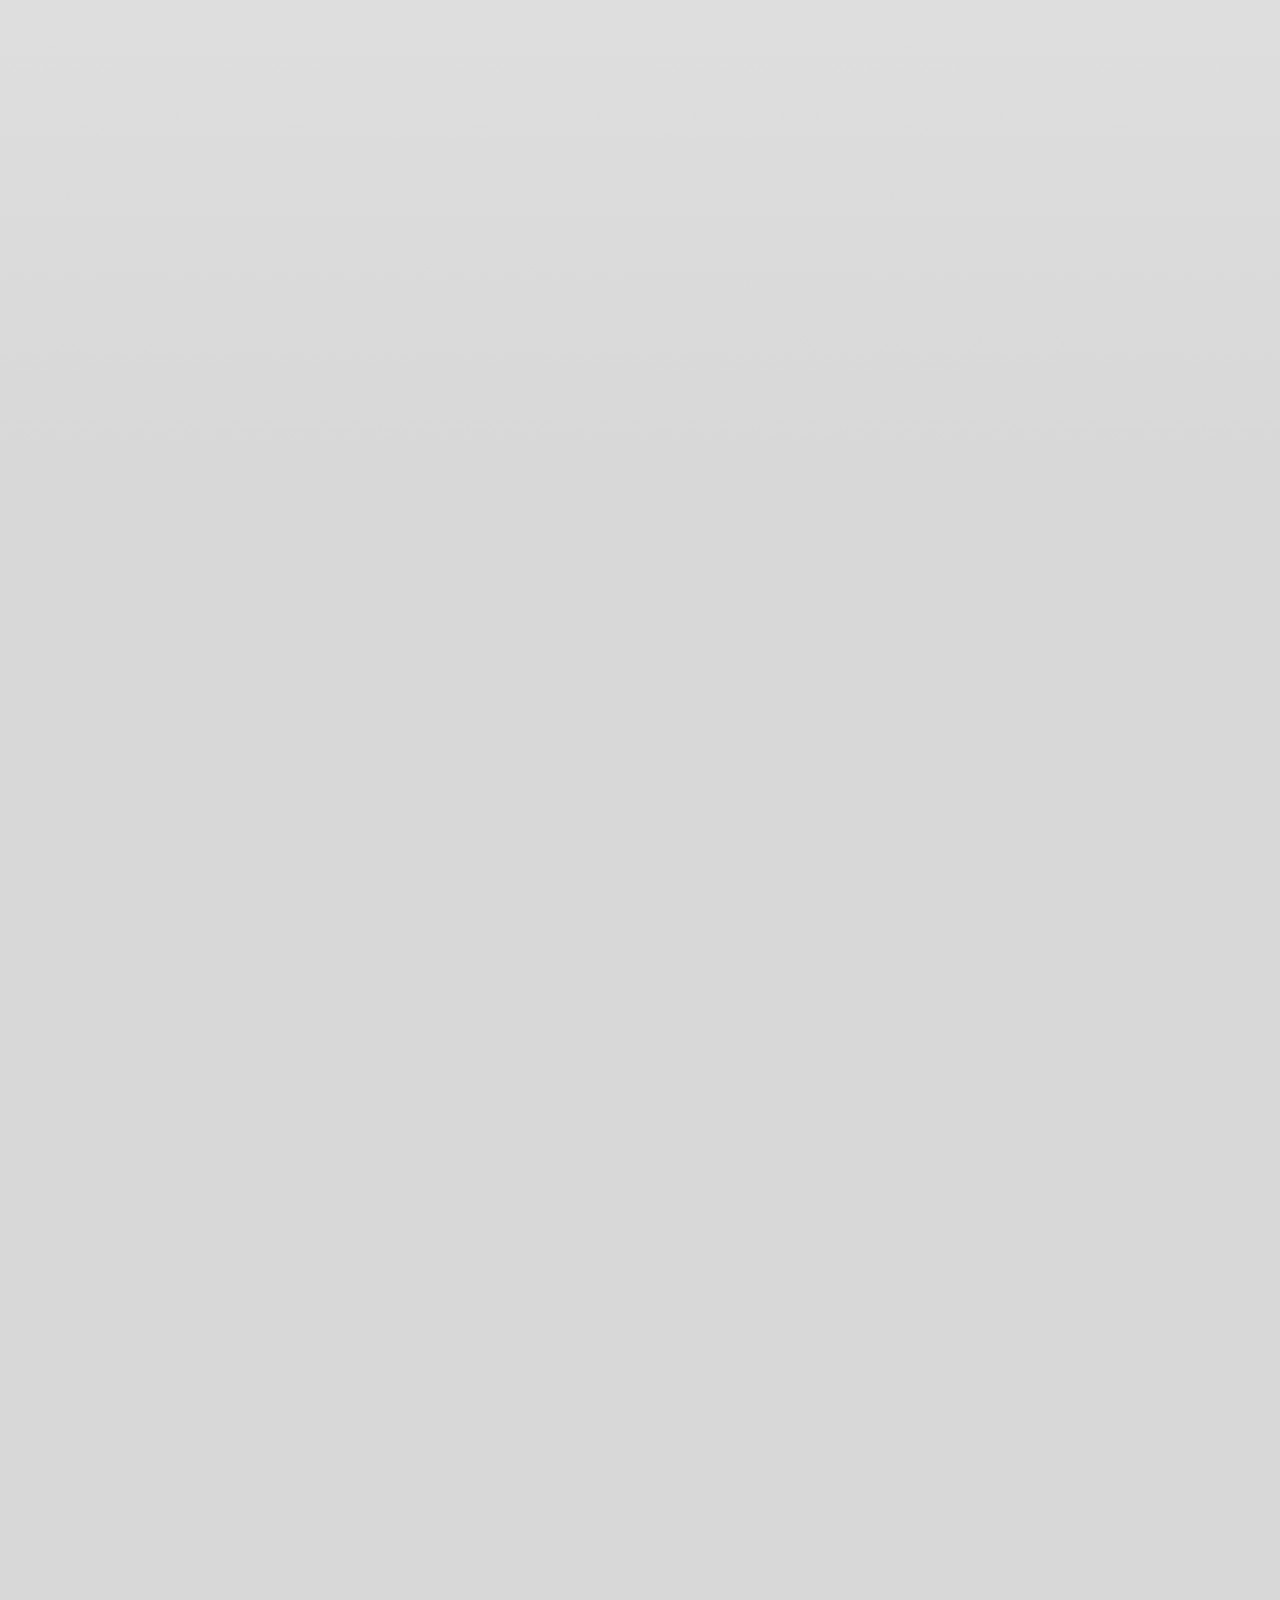
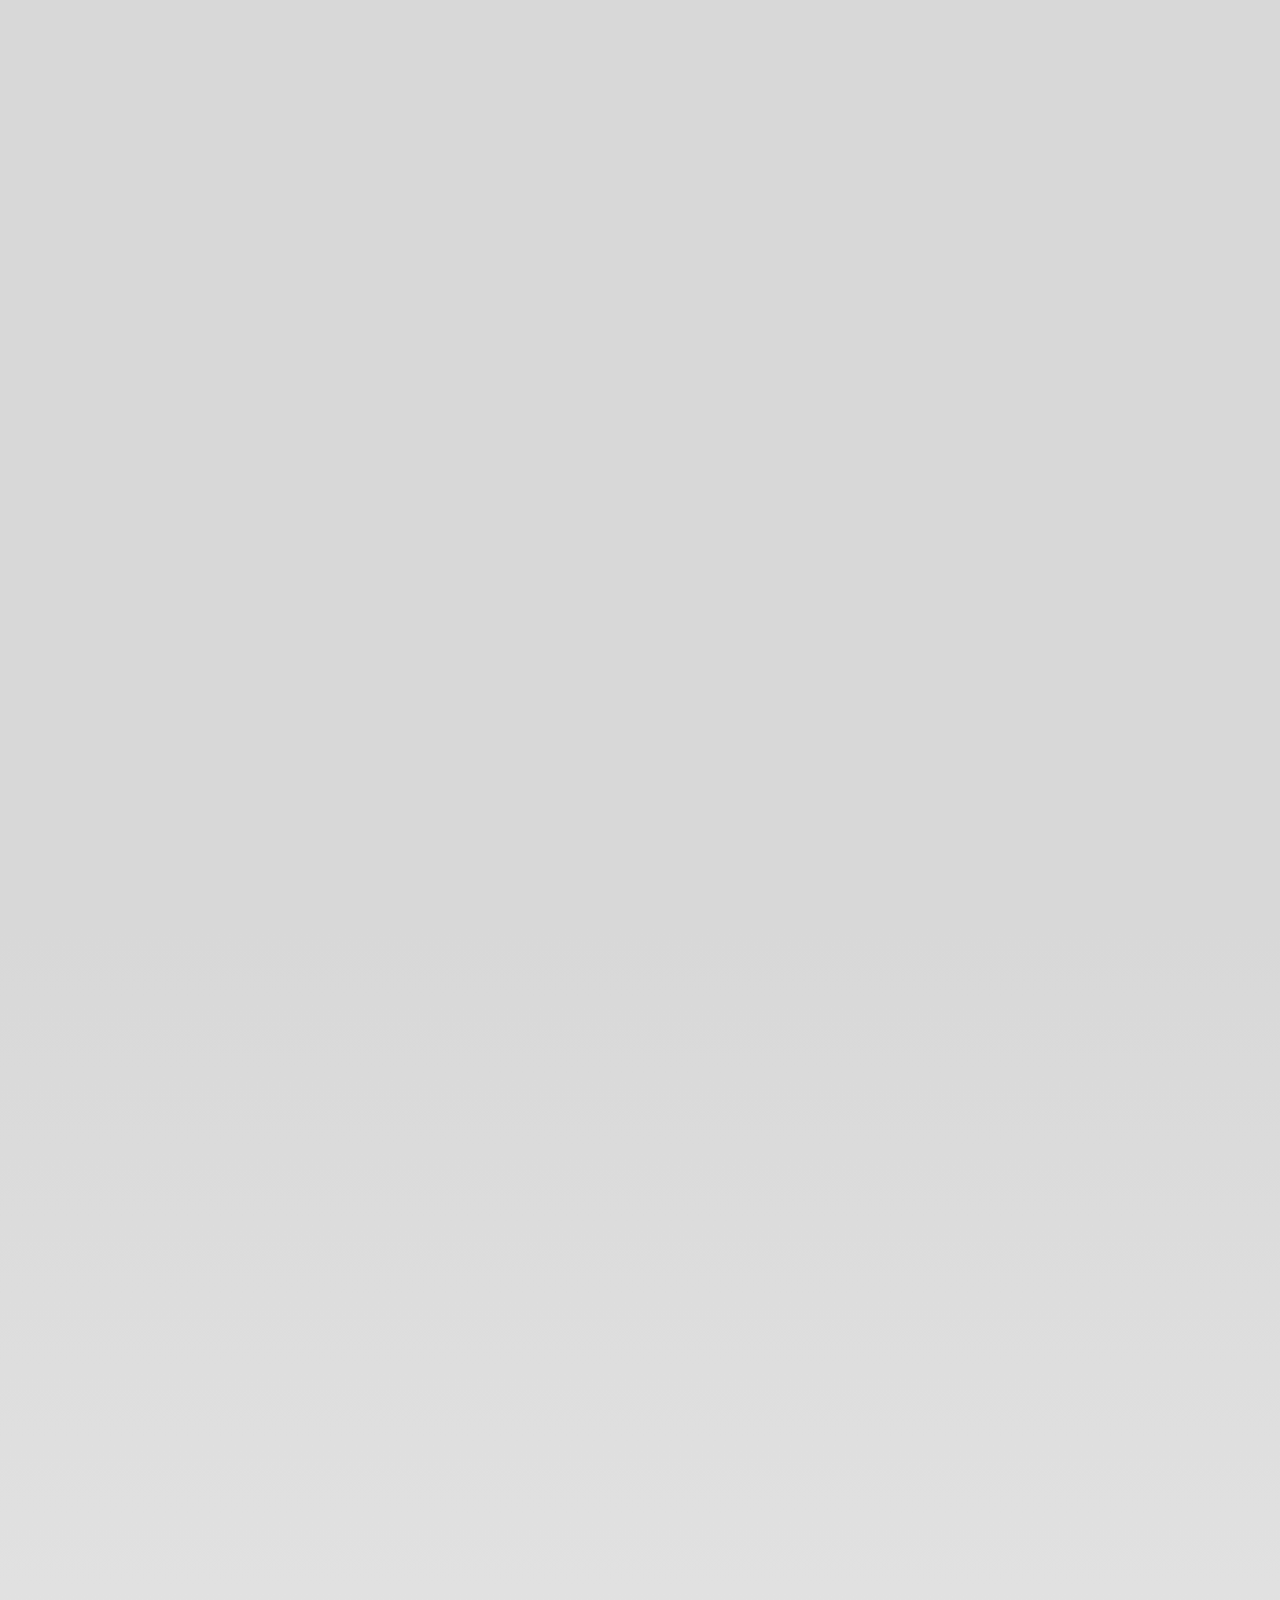
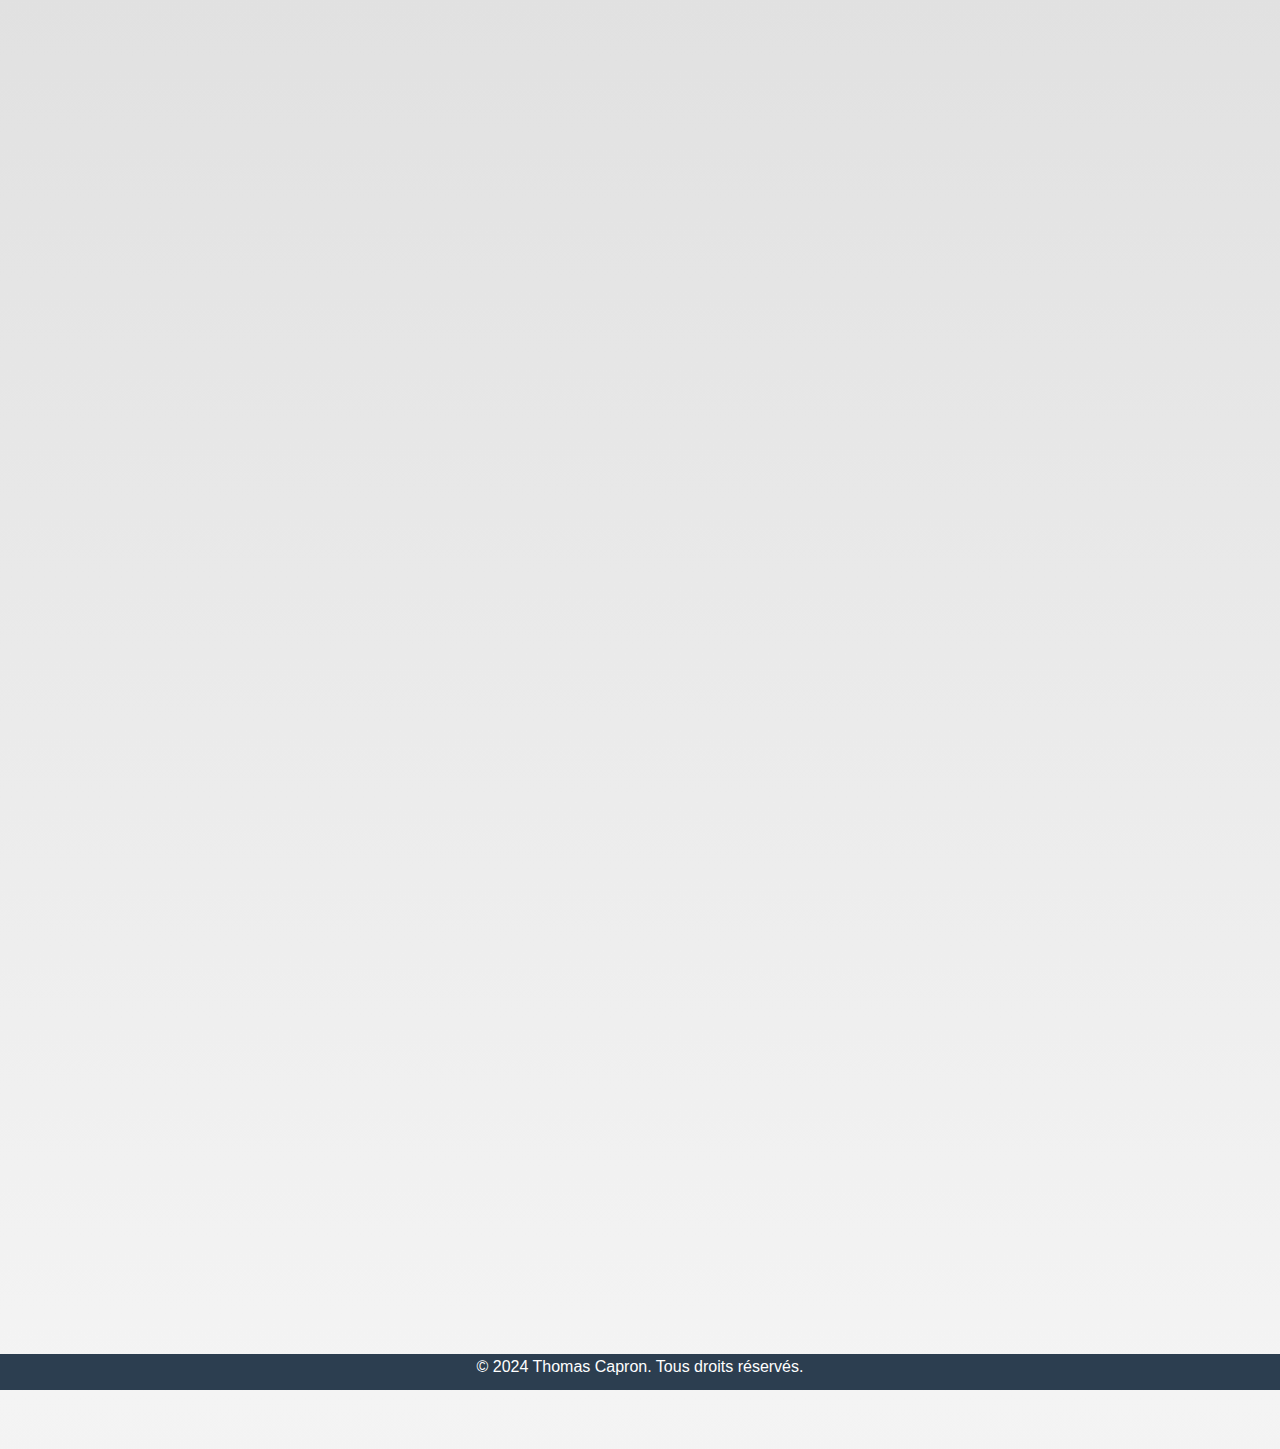
==== commit dd8d8d2b: "Add project section with styled project cards and update CV details" ====
--- a/Frontend/Pages/index.html
+++ b/Frontend/Pages/index.html
@@ -250,8 +250,54 @@
         </div>
     </section>
 
-
-
+    <section id="Projects" data-aos="fade-up">
+        <h2>Projets</h2>
+        <div class="project-container">
+            <!-- Projet de Création d'un Grapheur d’Expression Fonctionnelle -->
+            <div class="project-card">
+                <div class="project-info">
+                    <h3 class="project-title">Projet de Création d'un Grapheur d’Expression Fonctionnelle</h3>
+                    <ul>
+                        <li>Développement d’un grapheur d'expression fonctionnelle</li>
+                        <li>Technologies : C/C++, GitHub</li>
+                    </ul>
+                </div>
+            </div>
+    
+            <!-- Projet Ouvert : « Initiation à l’Aéronautique » -->
+            <div class="project-card">
+                <div class="project-info">
+                    <h3 class="project-title">Projet Ouvert : « Initiation à l’Aéronautique »</h3>
+                    <ul>
+                        <li>Interventions pédagogiques au collège André Malraux de Lambres-les-Douai</li>
+                        <li>Sensibilisation des élèves aux bases de l’aéronautique via des animations ludiques</li>
+                    </ul>
+                </div>
+            </div>
+    
+            <!-- Projet de Site Web : « IMangerMieux » -->
+            <div class="project-card">
+                <div class="project-info">
+                    <h3 class="project-title">Projet de Site Web : « IMangerMieux »</h3>
+                    <ul>
+                        <li>Création d'un site web de gestion de la nutrition</li>
+                        <li>Technologies : HTML, CSS, JavaScript, MySQL, PHP, GitHub, Raspberry Pi, Linux</li>
+                    </ul>
+                </div>
+            </div>
+    
+            <!-- Projet de CV Web -->
+            <div class="project-card">
+                <div class="project-info">
+                    <h3 class="project-title">Projet de CV Web</h3>
+                    <ul>
+                        <li>Développement d’un site web personnel sous forme de CV interactif</li>
+                        <li>Technologies : HTML, CSS, JavaScript, PHP, Raspberry Pi, Linux</li>
+                    </ul>
+                </div>
+            </div>
+        </div>
+    </section>
 
     <section id="competences" data-aos="fade-up">
         
@@ -428,7 +474,7 @@
     <section id="download" data-aos="fade-up">
         <h2>Téléchargement</h2>
         <!-- Bouton pour télécharger le CV -->
-        <a href="../CV_Thomas_Capron.pdf" download>
+        <a href="../CV_CAPRON_Thomas.pdf" download>
             <button class="download-btn">
                 <i class="fas fa-download"></i> Télécharger en PDF
             </button>
--- a/Frontend/Css/Styles.css
+++ b/Frontend/Css/Styles.css
@@ -831,6 +831,68 @@
     flex-wrap: wrap;
     text-align: center;
 }
+
+/* Conteneur des cartes de projet */
+.project-container {
+    display: flex;
+    flex-wrap: wrap;
+    justify-content: space-evenly;
+    gap: 20px;
+    justify-items: center;
+}
+
+/* Style des cartes de projet */
+.project-card {
+    display: flex;
+    flex-direction: column;
+    align-items: center;
+    max-width: 400px;
+    width: 100%;
+    background-color: #fff;
+    box-shadow: 0 4px 8px rgba(0, 0, 0, 0.1);
+    border-radius: 10px;
+    padding: 20px;
+    transition: all 0.3s ease-in-out;
+}
+
+.project-card:hover {
+    transform: translateY(-5px);
+    box-shadow: 0 8px 16px rgba(0, 0, 0, 0.15);
+}
+
+/* Informations sur le projet */
+.project-info {
+    text-align: center;
+}
+
+/* Titre des projets */
+.project-title {
+    font-size: 1.2rem;
+    font-weight: bold;
+    color: #333;
+    margin-bottom: 10px;
+}
+
+/* Liste des détails du projet */
+.project-info ul {
+    list-style-type: disc;
+    margin-left: 20px;
+    text-align: left;
+}
+
+/* Mode sombre pour les cartes de projet */
+.dark-mode .project-card {
+    background-color: #333;
+    color: #ccc;
+    border: 1px solid #232323;
+    box-shadow: 0 2px 5px rgba(0, 0, 0, 0.7);
+}
+
+.dark-mode .project-info ul {
+    color: #ccc;
+}
+
+
 /*
  ___________    \
 |           |    |
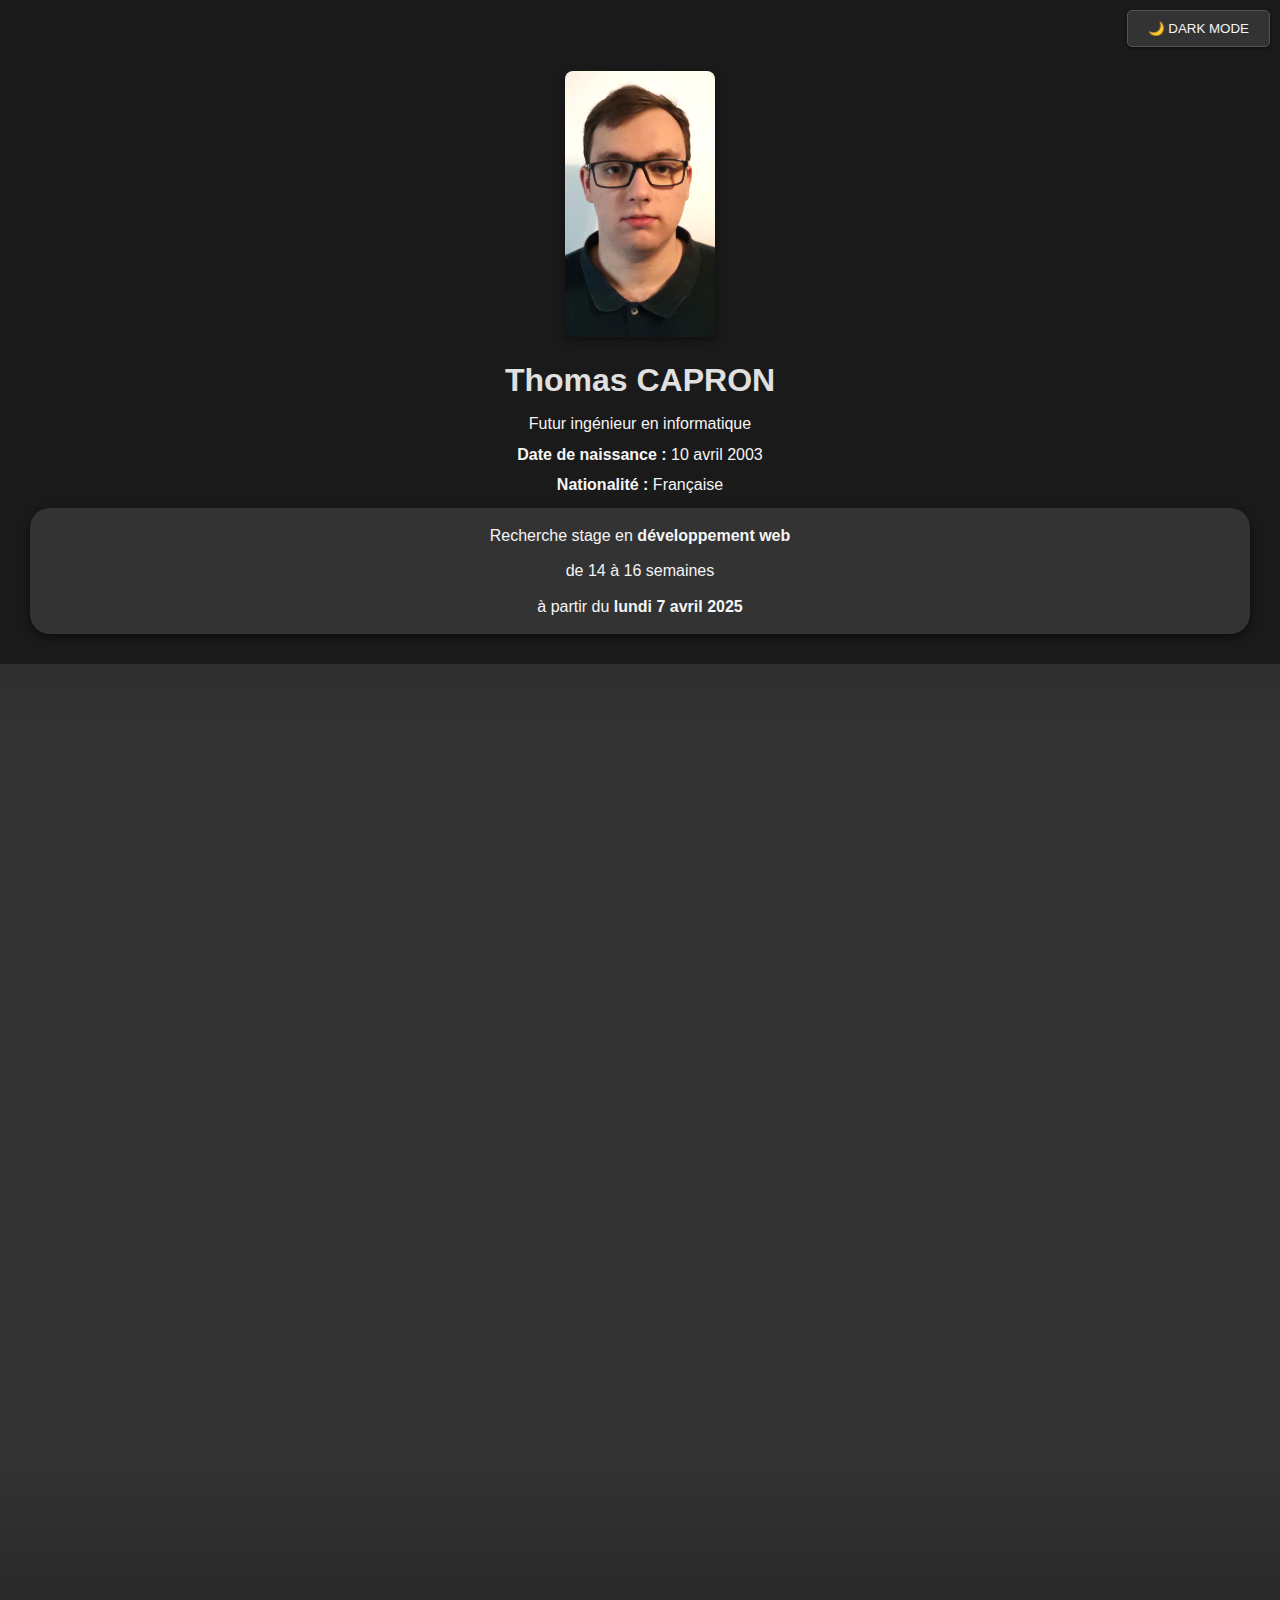
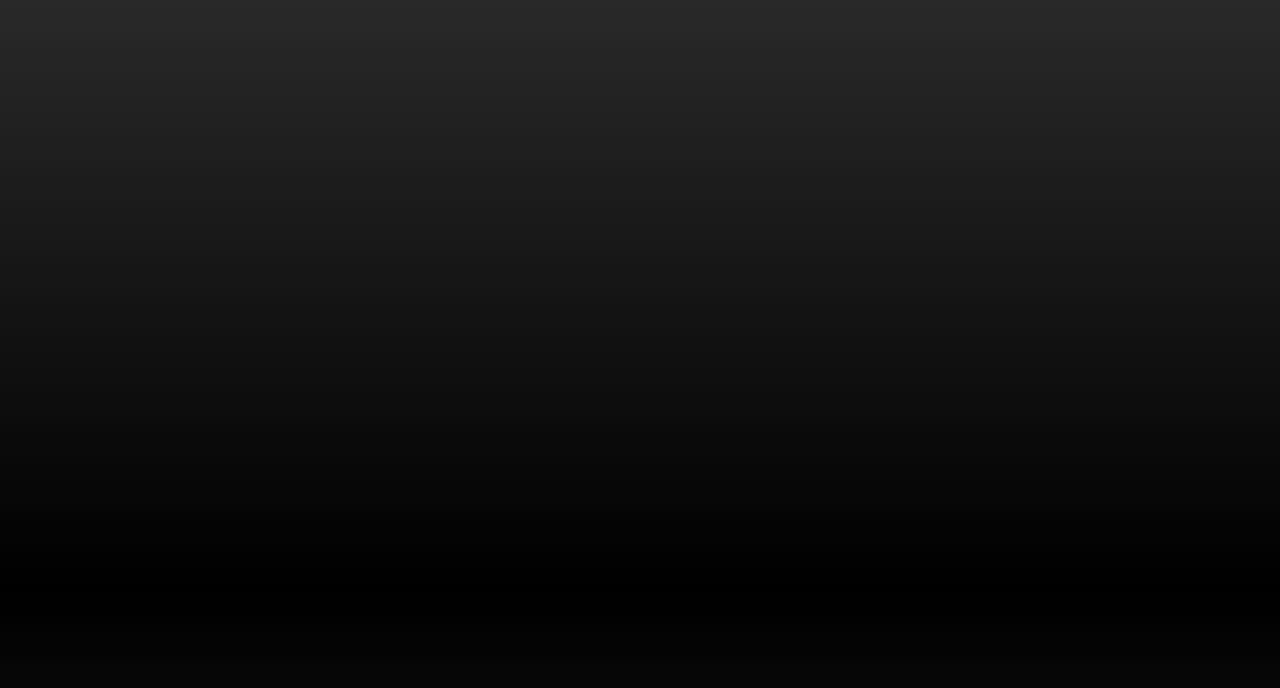
==== commit 1eeae5dc: "Update CV with enhanced formatting and additional project details" ====
--- a/Frontend/Pages/index.html
+++ b/Frontend/Pages/index.html
@@ -11,496 +11,124 @@
 -->
 <html lang="fr">
 <head>
-    <meta charset="UTF-8">
-    <meta name="viewport" content="width=device-width, initial-scale=1.0">
-    <meta name="description" content="CV  de Thomas Capron,étudiant ingénieur informatique spécialisé en développement web.">
-    <title>Thomas Capron - CV</title>
-    <link rel="icon" href="../Images/Icon.png">
-    <link id="main-stylesheet" rel="stylesheet" href="../Css/Styles.css">
-    <link href="https://cdn.jsdelivr.net/npm/aos@2.3.4/dist/aos.css" rel="stylesheet">
-    <link rel="stylesheet" href="https://cdnjs.cloudflare.com/ajax/libs/font-awesome/6.0.0-beta3/css/all.min.css">
-    <script src="https://code.jquery.com/jquery-3.6.0.min.js"></script>
+     <meta charset="UTF-8">
+     <meta name="viewport" content="width=device-width, initial-scale=1.0">
+     <meta name="description" content="CV de Thomas Capron, étudiant ingénieur informatique spécialisé en développement web.">
+     <title>Thomas Capron - CV</title>
+     <link rel="icon" href="../Images/Icon.png">
+     <link id="main-stylesheet" rel="stylesheet" href="../Css/Styles.css">
+     <link href="https://cdn.jsdelivr.net/npm/aos@2.3.4/dist/aos.css" rel="stylesheet">
+     <link rel="stylesheet" href="https://cdnjs.cloudflare.com/ajax/libs/font-awesome/6.0.0-beta3/css/all.min.css">
+     <script src="https://code.jquery.com/jquery-3.6.0.min.js"></script>
 </head>
-
-
-
 <body class="dark-mode">
-    <header>
-
-        <div class="header-content">
-            <br><br>
-            <img src="../Images/photo_profil.png" alt="Thomas Capron" class="profile-photo" >
-            <button id="dark-mode-toggle">🌙 Dark Mode</button>
-            <h1>Thomas CAPRON</h1>
-            <p>Futur ingénieur en informatique</p>
-            <p><strong>Date de naissance :</strong> 10 avril 2003</p>
-            <p><strong>Nationalité :</strong> Française</p>
-            <div class="header-data">
-                <p>Recherche stage en<strong> développement web</strong></p>
-                <p>de 14 à 16 semaines</p>
-                <p>à partir du <strong>lundi 7 avril 2025</strong></p>
-            </div>
-            
-        </div>
-
-    </header>
-
-    <section id="sommaire" data-aos="fade-up">
-        <h2>Sommaire</h2>
-        <div id="sommaire_content"></div>
-    </section>
-
-    <section id="contact" data-aos="fade-up">
-        <h2>Contact</h2>
-        <div class="contact-info">
-
-            <div class="contact-item">
-                <i class="fas fa-phone-alt"></i>
-                <div class="contact-details">
-                    <strong>Téléphone : </strong>
-                    <p>+33 (0)7 82 05 16 50</p>
+     <header>
+          <div class="header-content">
+                <br><br>
+                <img src="../Images/photo_profil.png" alt="Thomas Capron" class="profile-photo">
+                <button id="dark-mode-toggle">🌙 Dark Mode</button>
+                <h1>Thomas CAPRON</h1>
+                <p>Futur ingénieur en informatique</p>
+                <p><strong>Date de naissance :</strong> 10 avril 2003</p>
+                <p><strong>Nationalité :</strong> Française</p>
+                <div class="header-data">
+                     <p>Recherche stage en<strong> développement web</strong></p>
+                     <p>de 14 à 16 semaines</p>
+                     <p>à partir du <strong>lundi 7 avril 2025</strong></p>
                 </div>
-            </div>
-
-            <div class="contact-item">
-                <i class="fas fa-envelope"></i>
-                <div class="contact-details">
-                    <strong>E-Mail : </strong>
-                    <a href="mailto:thomas.capron@etu.imt-nord-europe.fr">thomas.capron@etu.imt-nord-europe.fr</a>
+          </div>
+     </header>
+     <section id="sommaire" data-aos="fade-up">
+          <h2>Sommaire</h2>
+          <div id="sommaire_content"></div>
+     </section>
+     <section id="contact" data-aos="fade-up">
+          <h2>Contact</h2>
+          <div class="contact-info">
+                <div class="contact-item">
+                     <i class="fas fa-phone-alt"></i>
+                     <div class="contact-details">
+                          <strong>Téléphone : </strong>
+                          <p>+33 (0)7 82 05 16 50</p>
+                     </div>
                 </div>
-            </div>
-
-            <div class="contact-item">
-                <i class="fas fa-map-marker-alt"></i>
-                <div class="contact-details">
-                    <strong>Adresse : </strong>
-                    <p>819 Rue Voltaire, 59283 RAIMBEAUCOURT</p>
+                <div class="contact-item">
+                     <i class="fas fa-envelope"></i>
+                     <div class="contact-details">
+                          <strong>E-Mail : </strong>
+                          <a href="mailto:thomas.capron@etu.imt-nord-europe.fr">thomas.capron@etu.imt-nord-europe.fr</a>
+                     </div>
                 </div>
-            </div>
-
-            <div class="contact-item">
-                <i class="fa-brands fa-linkedin"></i>
-                <div class="contact-details">
-                    <strong>Linkedin : </strong><a href="linkedin.com/in/thomas-capron-59f">linkedin.com/in/thomas-capron-59f</a>
+                <div class="contact-item">
+                     <i class="fas fa-map-marker-alt"></i>
+                     <div class="contact-details">
+                          <strong>Adresse : </strong>
+                          <p>819 Rue Voltaire, 59283 RAIMBEAUCOURT</p>
+                     </div>
                 </div>
-            </div>
-
-            <div class="contact-item">
-                <i class="fa-brands fa-github"></i>
-                <div class="contact-details">
-                    <strong>GitHub : </strong>
-                    <a href="https://github.com/thpcap">github.com/thpcap</a>
+                <div class="contact-item">
+                     <i class="fa-brands fa-linkedin"></i>
+                     <div class="contact-details">
+                          <strong>Linkedin : </strong><a href="https://linkedin.com/in/thomas-capron-59f">linkedin.com/in/thomas-capron-59f</a>
+                     </div>
                 </div>
-            </div>
-        </div>
-    </section>
-
-
-    <section id="formation" data-aos="fade-up">
-        
-    <h2>Formation</h2>
-        <div class="formation-container">
-
-            <!-- IMT Nord Europe -->
-            <div class="formation-card">
-                <img src="../Images/logos/imt_logo.png" alt="IMT Nord Europe" class="formation-logo light-mode-image">
-                <img src="../Images/logos/imt_logo_dark.png" alt="IMT Nord Europe" class="formation-logo dark-mode-image dark-only">
-                <div class="formation-info">
-                    <a class="formation-title" href="https://imt-nord-europe.fr/">IMT Nord Europe </a> <!-- Titre ajouté -->
-                    <p>(2023 - Actuellement)</p>
-                    <button class="show-info-btn" onclick="toggleInfo('formation1')">
-                        + <!-- Icône de plus d'informations -->
-                    </button>
-                    <div id="formation1" class="formation-details">
-                        <h4>2ème année de cycle ingénieur à IMT Nord Europe</h4>
-                        <p>spécialisation en developpement web. </p>
-                        <address>941 rue Charles Bourseul 59500 Douai</address>
-                        
-                        
-                    </div>
+                <div class="contact-item">
+                     <i class="fa-brands fa-github"></i>
+                     <div class="contact-details">
+                          <strong>GitHub : </strong>
+                          <a href="https://github.com/thpcap">github.com/thpcap</a>
+                     </div>
                 </div>
-            </div>
-
-            <!-- IMT Nord Europe -->
-            <div class="formation-card">
-                <img src="../Images/logos/imt_logo.png" alt="IMT Nord Europe" class="formation-logo light-mode-image">
-                <img src="../Images/logos/imt_logo_dark.png" alt="IMT Nord Europe" class="formation-logo dark-mode-image dark-only">
-                <div class="formation-info">
-                    <a class="formation-title" href="https://imt-nord-europe.fr/">IMT Nord Europe </a> <!-- Titre ajouté -->
-                    <p>(2021 - 2023)</p>
-                    <button class="show-info-btn" onclick="toggleInfo('formation2')">
-                        + <!-- Icône de plus d'informations -->
-                    </button>
-                    <div id="formation2" class="formation-details">
-                        <h4>Deux années de classe préparatoire integrées à IMT Nord Europe</h4>
-                        <address>Cité scientifique Rue Guglielmo Marconi, 59650 Villeneuve-d’Ascq</address>
-                    </div>
+          </div>
+     </section>
+     <section id="formation" data-aos="fade-up">
+          <h2>Formation</h2>
+          <div class="formation-container">
+                <div class="formation-card">
+                     <img src="../Images/logos/imt_logo.png" alt="IMT Nord Europe" class="formation-logo light-mode-image">
+                     <img src="../Images/logos/imt_logo_dark.png" alt="IMT Nord Europe" class="formation-logo dark-mode-image dark-only">
+                     <div class="formation-info">
+                          <a class="formation-title" href="https://imt-nord-europe.fr/">IMT Nord Europe </a>
+                          <p>(2021 - 2026)</p>
+                          <button class="show-info-btn" onclick="toggleInfo('formation1')">
+                                + <!-- Icône de plus d'informations -->
+                          </button>
+                          <div id="formation1" class="formation-details">
+                                <h4>2ème année de cycle ingénieur généraliste</h4>
+                                <p>spécialisation en développement web full stack, infrastructure big data, système/réseau.</p>
+                                <address>941 rue Charles Bourseul 59500 Douai</address>
+                          </div>
+                     </div>
                 </div>
-            </div>
-
-            <!-- Lycée Edmond Labbé -->
-            <div class="formation-card">
-                <img src="../Images/logos/edmond_labbé_logo.png" alt="Lycée Edmond Labbé" class="formation-logo" style="border-radius: 10px;">
-                <div class="formation-info">
-                    <h3 class="formation-title">Lycée Edmond Labbé, Douai </h3> <!-- Titre ajouté -->
-                    <p>(2018 - 2021)</p>
-                    <button class="show-info-btn" onclick="toggleInfo('formation3')">
-                        + <!-- Icône de plus d'informations -->
-                    </button>
-                    <div id="formation3" class="formation-details">
-                        <h4>Bac général, option mathématiques, physique, mention Très Bien.</h4>
-                        <address>817 rue Charles Bourseul 59500 DOUAI</address>
-                    </div>
+                <div class="formation-card">
+                     <img src="../Images/logos/edmond_labbé_logo.png" alt="Lycée Edmond Labbé" class="formation-logo" style="border-radius: 10px;">
+                     <div class="formation-info">
+                          <h3 class="formation-title">Lycée Edmond Labbé, Douai </h3>
+                          <p>(2018 - 2021)</p>
+                          <button class="show-info-btn" onclick="toggleInfo('formation2')">
+                                + <!-- Icône de plus d'informations -->
+                          </button>
+                          <div id="formation2" class="formation-details">
+                                <h4>Bac général, option mathématiques, physique, mention Très Bien.</h4>
+                                <address>817 rue Charles Bourseul 59500 DOUAI</address>
+                          </div>
+                     </div>
                 </div>
-            </div>
-
-        </div>
-    </section>
-
-
-    <section id="experiences" data-aos="fade-up">
-
-        <h2>Expériences Professionnelles</h2>
-
-        <div class="experience-container">
-            <!-- Airbus -->
-            <div class="experience-card">
-                <img src="../Images/logos/airbus_logo.png" alt="Airbus Defense and Space" class="experience-logo">
-                <div class="experience-info">
-                    <h3 class="experience-title">Stage à Airbus Defense and Space </h3> <!-- Titre ajouté -->
-                    <p>(2023)</p>
-                    <button class="show-info-btn" onclick="toggleInfo('experience1')">
-                        + <!-- Icône de plus d'informations -->
-                    </button>
-                    <div id="experience1" class="experience-details">
-                        <p>Stage de 9 semaines dans le service validation...</p>
-                        <p>Intégration dans le service validation du site « Région Parisienne » :</p>
-                        <br>
-                        <strong>Tâches effectuées :</strong>
-                        <ul>
-                            <li>Installation d’équipements anti ESD.</li>
-                            <li>Mise en place de pratiques 5S dans un laboratoire d’électronique.</li>
-                            <li>Démontage de moyens de test des équipements electioniques de satellites.</li>
-                        </ul>
-                    </div>
-                </div>
-            </div>
-
-            <!-- Worldline -->
-            <div class="experience-card">
-                <img src="../Images/logos/worldline_logo.png" alt="Worldline" class="experience-logo">
-                <div class="experience-info">
-                    <h3 class="experience-title">Stage à Worldline</h3> <!-- Titre ajouté -->
-                    <p>(2022)</p>
-                    <button class="show-info-btn" onclick="toggleInfo('experience2')">
-                        + <!-- Icône de plus d'informations -->
-                    </button>
-                    <div id="experience2" class="experience-details">
-                        <p>Stage de 8 semaines dans l’équipe « Computer Room » des sites de Seclin :</p>
-                        <br>
-                        <strong>Tâches effectuées :</strong>
-                        <ul>
-                            <li>Installation</li>
-                            <li>Maintenance</li>
-                            <li>Démontage de serveurs dans un datacenter.</li>
-                            <li>Décablage des faux planchers du datacenter</li>
-                        </ul>
-                    </div>
-                </div>
-            </div>
-
-            <!-- NXP Semiconductors -->
-            <div class="experience-card">
-                <img src="../Images/logos/nxp_logo.png" alt="NXP Semiconductors" class="experience-logo">
-                <div class="experience-info">
-                    <h3 class="experience-title">Stage à NXP Semiconductors</h3> <!-- Titre ajouté -->
-                    <p>(2019)</p>
-                    <button class="show-info-btn" onclick="toggleInfo('experience3')">
-                        + <!-- Icône de plus d'informations -->
-                    </button>
-                    <div id="experience3" class="experience-details">
-                        <p>Stage de 2 semaines dans une entreprise de semi-conducteurs.</p>
-                        <strong>Tâches effectuées :</strong>
-                        <ul>
-                            <li>Observation</li>
-                        </ul>
-                    </div>
-                </div>
-            </div>
-
-            <!-- Atos Worldline -->
-            <div class="experience-card">
-                <img src="../Images/logos/atos_logo.png" alt="Atos Worldline" class="experience-logo">
-                <div class="experience-info">
-                    <h3 class="experience-title">Stage à Atos Worldline</h3> <!-- Titre ajouté -->
-                    <p>(2017)</p>
-                    <button class="show-info-btn" onclick="toggleInfo('experience4')">
-                        + <!-- Icône de plus d'informations -->
-                    </button>
-                    <div id="experience4" class="experience-details">
-                        <p>Stage de 1 semaine dans une SSII, découverte des différents métiers de l’informatique.</p>
-                        <strong>Tâches effectuées :</strong>
-                        <ul>
-                            <li>Observation</li>
-                        </ul>
-                    </div>
-                </div>
-            </div>
-
-        </div>
-    </section>
-
-    <section id="Projects" data-aos="fade-up">
-        <h2>Projets</h2>
-        <div class="project-container">
-            <!-- Projet de Création d'un Grapheur d’Expression Fonctionnelle -->
-            <div class="project-card">
-                <div class="project-info">
-                    <h3 class="project-title">Projet de Création d'un Grapheur d’Expression Fonctionnelle</h3>
-                    <ul>
-                        <li>Développement d’un grapheur d'expression fonctionnelle</li>
-                        <li>Technologies : C/C++, GitHub</li>
-                    </ul>
-                </div>
-            </div>
-    
-            <!-- Projet Ouvert : « Initiation à l’Aéronautique » -->
-            <div class="project-card">
-                <div class="project-info">
-                    <h3 class="project-title">Projet Ouvert : « Initiation à l’Aéronautique »</h3>
-                    <ul>
-                        <li>Interventions pédagogiques au collège André Malraux de Lambres-les-Douai</li>
-                        <li>Sensibilisation des élèves aux bases de l’aéronautique via des animations ludiques</li>
-                    </ul>
-                </div>
-            </div>
-    
-            <!-- Projet de Site Web : « IMangerMieux » -->
-            <div class="project-card">
-                <div class="project-info">
-                    <h3 class="project-title">Projet de Site Web : « IMangerMieux »</h3>
-                    <ul>
-                        <li>Création d'un site web de gestion de la nutrition</li>
-                        <li>Technologies : HTML, CSS, JavaScript, MySQL, PHP, GitHub, Raspberry Pi, Linux</li>
-                    </ul>
-                </div>
-            </div>
-    
-            <!-- Projet de CV Web -->
-            <div class="project-card">
-                <div class="project-info">
-                    <h3 class="project-title">Projet de CV Web</h3>
-                    <ul>
-                        <li>Développement d’un site web personnel sous forme de CV interactif</li>
-                        <li>Technologies : HTML, CSS, JavaScript, PHP, Raspberry Pi, Linux</li>
-                    </ul>
-                </div>
-            </div>
-        </div>
-    </section>
-
-    <section id="competences" data-aos="fade-up">
-        
-        <h2>Compétences</h2>
-        <div class="competences-container">
-
-            <!-- Compétences générales -->
-            <div class="competence-category">
-                <h3>Compétences Générales</h3>
-                <div class="competence-list">
-                    <div class="competence-item">
-                        <i class="fas fa-users"></i>
-                        <p>Travail d’Équipe</p>
-                    </div>
-                    <div class="competence-item">
-                        <i class="fas fa-clock"></i>
-                        <p>Gestion du Temps</p>
-                    </div>
-                    <div class="competence-item">
-                        <i class="fas fa-random"></i>
-                        <p>Adaptabilité</p>
-                    </div>
-                    <div class="competence-item">
-                        <i class="fas fa-lightbulb"></i>
-                        <p>Esprit d’Initiative</p>
-                    </div>
-                    <div class="competence-item">
-                        <i class="fas fa-clipboard-check"></i>
-                        <p>Rigueur</p>
-                    </div>
-                    <div class="competence-item">
-                        <i class="fas fa-cogs"></i>
-                        <p>Méthode</p>
-                    </div>
-                </div>
-            </div>
-
-            <!-- Séparation des langages de programmation -->
-            <div class="competence-category">
-                <h3>Langages de Programmation</h3>
-                <div class="competence-list">
-                    <div class="competence-item">
-                        <img src="https://upload.wikimedia.org/wikipedia/commons/thumb/1/18/C_Programming_Language.svg/280px-C_Programming_Language.svg.png" alt="C Logo" width="auto" height="30">
-                        <p>C</p>
-                    </div>
-                    <div class="competence-item">
-                        <i class="fa-brands fa-java"></i>
-                        <p>Java</p>
-                    </div>
-                    <div class="competence-item">
-                        <i class="fa-brands fa-python"></i>
-                        <p>Python</p>
-                    </div>
-                    <div class="competence-item">
-                        <i class="fa-brands fa-php"></i>
-                        <p>PHP</p>
-                    </div>
-                </div>
-            </div>
-
-            <!-- Séparation des compétences front-end -->
-            <div class="competence-category">
-                <h3>Compétences Front-End</h3>
-                <div class="competence-list">
-                    <div class="competence-item">
-                        <i class="fab fa-html5"></i>
-                        <p>HTML</p>
-                    </div>
-                    <div class="competence-item">
-                        <i class="fab fa-css3-alt"></i>
-                        <p>CSS</p>
-                    </div>
-                    <div class="competence-item">
-                        <i class="fab fa-js-square"></i>
-                        <p>Javascript</p>
-                    </div>
-                </div>
-            </div>
-
-            <!-- Séparation des compétences back-end -->
-            <div class="competence-category">
-                <h3>Compétences Back-End</h3>
-                <div class="competence-list">
-                    <div class="competence-item">
-                        <i class="fas fa-database"></i>
-                        <p>SQL</p>
-                    </div>
-                    <div class="competence-item">
-                        <i class="fa-solid fa-terminal"></i>
-                        <p>Linux / Windows</p>
-                    </div>
-                    <div class="competence-item">
-                        <i class="fas fa-server"></i>
-                        <p>Virtualisation</p>
-                    </div>
-                    <div class="competence-item">
-                        <i class="fas fa-network-wired"></i>
-                        <p>Infrastructure Réseau</p>
-                    </div>
-                    <div class="competence-item">
-                        <i class="fas fa-cloud"></i>
-                        <p>Infrastructure Web</p>
-                    </div>
-                </div>
-            </div>
-
-        </div>
-    </section>
-
-
-
-
-    <section id="langues" data-aos="fade-up">
-        
-        <h2>Langues</h2>
-        <div class="languages-container">
-            <!-- Français -->
-            <div class="language-card">
-                <h3>Français</h3>
-                <p><strong>Langue Maternelle</strong></p>
-                <div class="language-bar">
-                    <div class="language-progress" style="width: 99%;"></div>
-                </div>
-            </div>
-
-            <!-- Anglais -->
-            <div class="language-card">
-                <h3>Anglais</h3>
-                <p><strong>Niveau :</strong> Expérimenté (C1)</p>
-                <p>Score <strong>TOEIC</strong> : 985/990</p>
-                <div class="language-bar">
-                    <div class="language-progress" style="width: 93%;"></div>
-                </div>
-            </div>
-
-            <!-- Allemand -->
-            <div class="language-card">
-                <h3>Allemand</h3>
-                <p><strong>Niveau :</strong> Scolaire</p>
-                <div class="language-bar">
-                    <div class="language-progress" style="width: 25%;"></div>
-                </div>
-            </div>
-
-        </div>
-    </section>
-
-
-    
-
-    <section id="activites" data-aos="fade-up">
-        <h2>Activités extrascolaires</h2>
-        <div class="activities-container">
-
-            <div class="activity-item">
-                <i class="fas fa-bullseye"></i>
-                <div class="activity-details">
-                    <strong>Tir à l’arc en club</strong>
-                    <p>Pratique du tir à l'arc en club, favorisant le développement de la concentration et de la précision.</p>
-                </div>
-            </div>
-
-            <div class="activity-item">
-                <i class="fas fa-music"></i>
-                <div class="activity-details">
-                    <strong>Chorale au collège</strong>
-                    <p>Participation au concert <em>« Prodiges : Le Grand Concert »</em> diffusé sur France 2 en 2017.</p>
-                </div>
-            </div>
-
-        </div>
-    </section>
-
-    <section id="download" data-aos="fade-up">
-        <h2>Téléchargement</h2>
-        <!-- Bouton pour télécharger le CV -->
-        <a href="../CV_CAPRON_Thomas.pdf" download>
-            <button class="download-btn">
-                <i class="fas fa-download"></i> Télécharger en PDF
-            </button>
-        </a>
-
-    </section>
-
-    <footer>
-        <p>&copy; 2024 Thomas Capron. Tous droits réservés.</p>
-    </footer>
-
-    <script src="../JS/script.js"></script>
-    <script src="https://cdn.jsdelivr.net/npm/aos@2.3.4/dist/aos.js"></script>
-    <script>
-        AOS.init();
-    </script>
-
-</body>
-</html>
-<!--
-   /        /  ___________  \
-  /        /  |           |  \
- /        /   |    \"/    |   \
-/        /    |  .-.".-.  |    \
-\       /     |   '   `   |    /
- \     /      |  Warning  |   /
-  \   /       | Bad  Code |  /
-   \ /        |___________| /
--->+          </div>
+     </section>
+     <section id="experiences" data-aos="fade-up">
+          <h2>Expériences Professionnelles</h2>
+          <div class="experience-container">
+                <div class="experience-card">
+                     <img src="../Images/logos/airbus_logo.png" alt="Airbus Defense and Space" class="experience-logo">
+                     <div class="experience-info">
+                          <h3 class="experience-title">Stage à Airbus Defense and Space </h3>
+                          <p>(2023)</p>
+                          <button class="show-info-btn" onclick="toggleInfo('experience1')">
+                                + <!-- Icône de plus d'informations -->
+                          </button>
+                          <div id="experience1" class="experience-details">
+                                <p>Stage de 9 semaines dans le service validation du site « Région Parisienne » :</p>
+                                <ul>
+                                     <li>Installation d’équipements anti ESD.</li>
+                                     <li>Mise en place de pratiques 5S dans un laboratoire d’é
